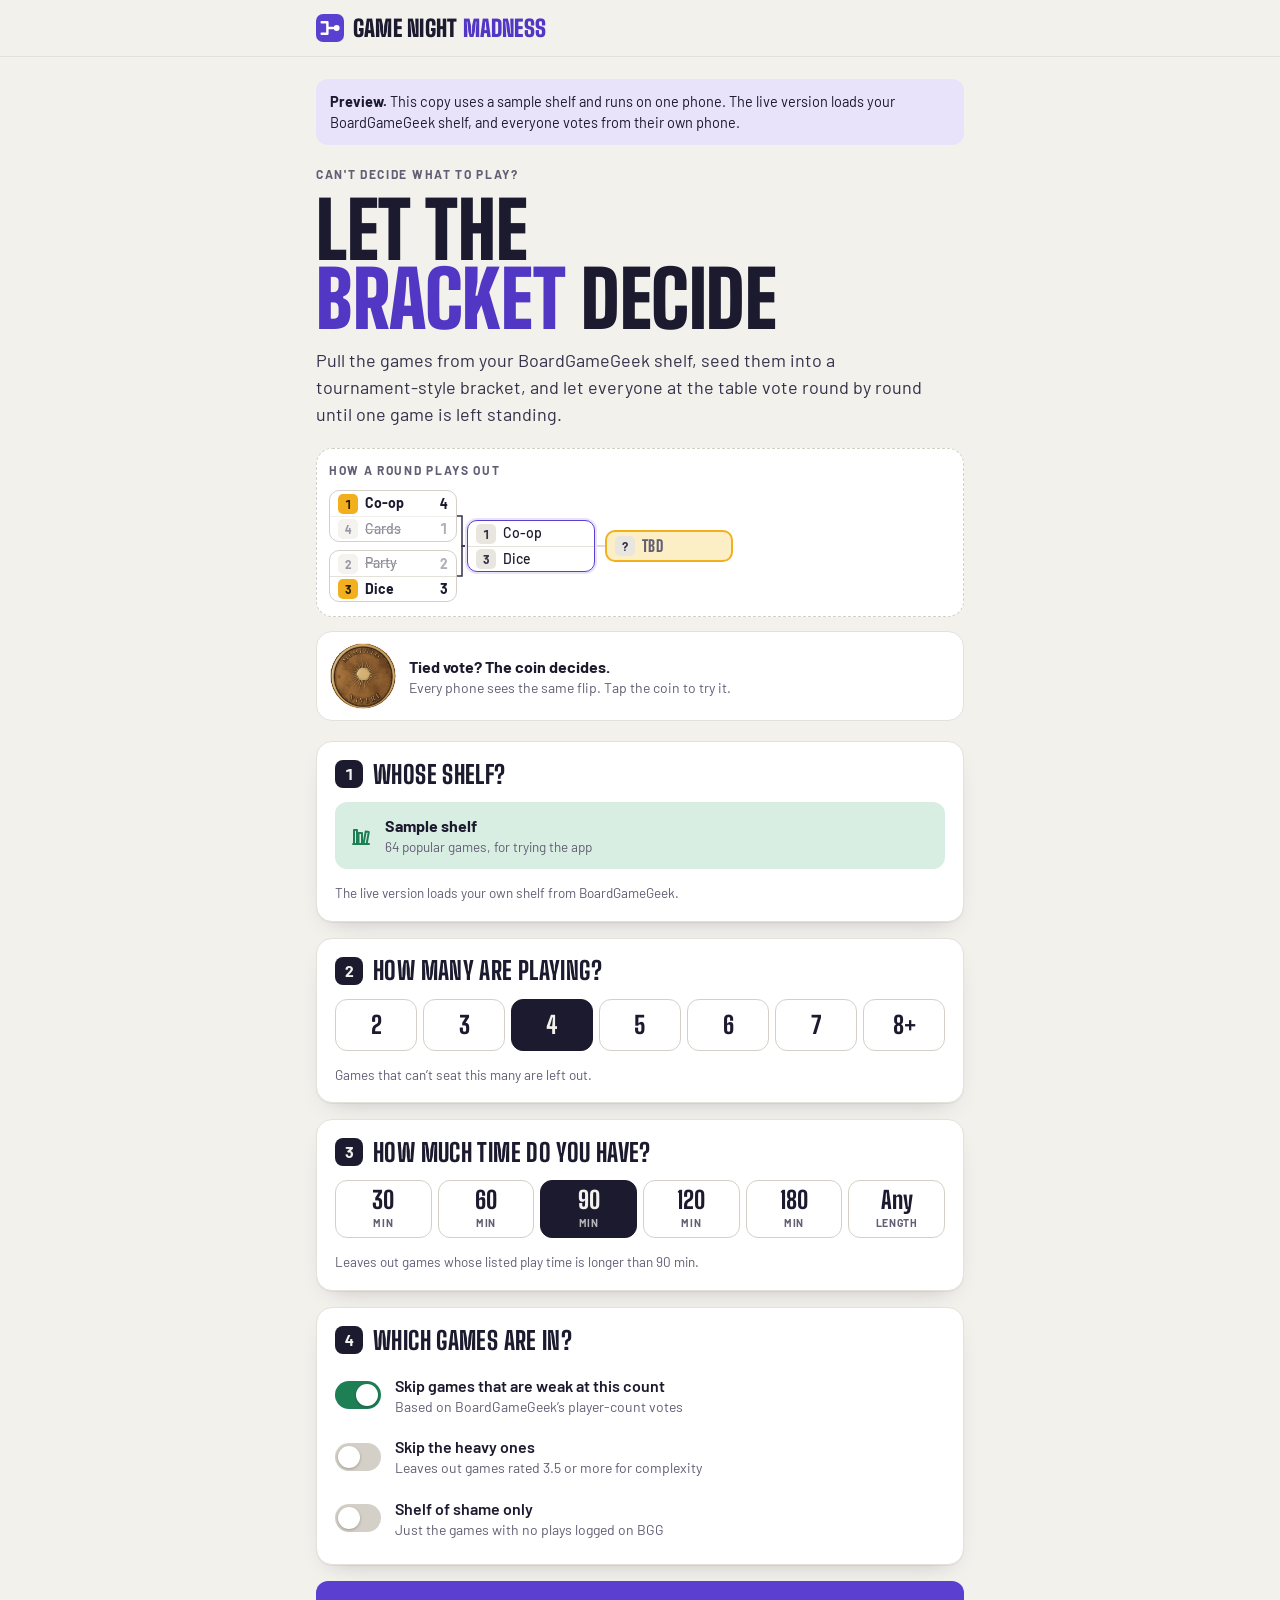
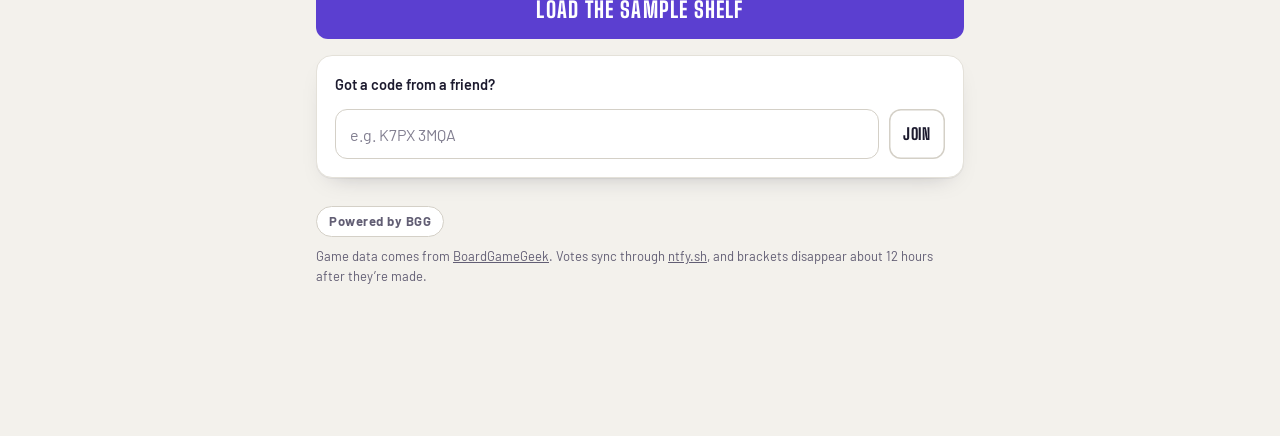
==== preview.html @ 82faaef1 "Add Game Night Madness app A game-night version of Dinner Madness: the organizer's owned BoardGameGe" ====
<!doctype html>
<html lang="en">
<head>
<meta charset="utf-8">
<meta name="viewport" content="width=device-width, initial-scale=1, viewport-fit=cover">
<title>Game Night Madness</title>
<meta name="description" content="Can't decide what to play? Pull the games from your BoardGameGeek shelf, seed them into a tournament-style bracket, and let the whole table vote until one game is left standing.">
<meta name="theme-color" content="#5B3FD0">
<meta property="og:title" content="Game Night Madness">
<meta property="og:description" content="Vote on what we play tonight, bracket style.">
<link rel="icon" href="data:image/svg+xml,%3Csvg xmlns='http://www.w3.org/2000/svg' viewBox='0 0 32 32'%3E%3Crect width='32' height='32' rx='8' fill='%235B3FD0'/%3E%3Cpath d='M6.5 9.5h6.5v13H6.5M13 16h6.5' fill='none' stroke='white' stroke-width='2.8' stroke-linecap='round' stroke-linejoin='round'/%3E%3Ccircle cx='23.6' cy='16' r='3.4' fill='white'/%3E%3C/svg%3E">
<link rel="preconnect" href="https://fonts.googleapis.com">
<link rel="preconnect" href="https://fonts.gstatic.com" crossorigin>
<link rel="stylesheet" href="https://fonts.googleapis.com/css2?family=Barlow:wght@400;500;600;700&family=Big+Shoulders+Display:wght@700;800;900&display=swap">
<style>
:root{
  --paper:#F3F1EC;--card:#FFFFFF;--sunk:#E9E6DF;--ink:#1C1A2E;--ink-2:#34314A;--muted:#625E74;--line:#D4D0C7;--line-2:#E4E1D9;
  --accent:#5B3FD0;--accent-press:#4A30B5;--accent-ink:#FFFFFF;--accent-soft:#E8E2FB;--accent-text:#5236C4;
  --gold:#F2B01E;--gold-ink:#2A1E00;--gold-soft:#FCEFC6;
  --ok:#1E7F55;--ok-soft:#D8EEE2;
  --shadow:0 1px 0 rgba(28,26,46,.05),0 10px 24px -16px rgba(28,26,46,.35);
  --display:"Big Shoulders Display","Oswald","Arial Narrow",Impact,sans-serif;
  --body:"Barlow","Helvetica Neue",Arial,system-ui,sans-serif;
  color-scheme:light;
}
@media (prefers-color-scheme:dark){
  :root:not([data-theme="light"]){
    --paper:#110F1C;--card:#1B1830;--sunk:#161427;--ink:#EDEBF5;--ink-2:#D2CFE0;--muted:#A09CB4;--line:#302C48;--line-2:#25223A;
    --accent:#7159EC;--accent-press:#634BE0;--accent-ink:#FFFFFF;--accent-soft:#2A2350;--accent-text:#A99AFF;
    --gold:#FFC53D;--gold-ink:#231800;--gold-soft:#3A2E12;
    --ok:#5CC592;--ok-soft:#173327;
    --shadow:0 1px 0 rgba(0,0,0,.35),0 12px 28px -16px rgba(0,0,0,.7);
    color-scheme:dark;
  }
}
:root[data-theme="dark"]{
  --paper:#110F1C;--card:#1B1830;--sunk:#161427;--ink:#EDEBF5;--ink-2:#D2CFE0;--muted:#A09CB4;--line:#302C48;--line-2:#25223A;
  --accent:#7159EC;--accent-press:#634BE0;--accent-ink:#FFFFFF;--accent-soft:#2A2350;--accent-text:#A99AFF;
  --gold:#FFC53D;--gold-ink:#231800;--gold-soft:#3A2E12;
  --ok:#5CC592;--ok-soft:#173327;
  --shadow:0 1px 0 rgba(0,0,0,.35),0 12px 28px -16px rgba(0,0,0,.7);
  color-scheme:dark;
}
/* Layout shared with Dinner Madness (its colour names mapped to accent / gold / ok) */
*,*::before,*::after{box-sizing:border-box}
html{-webkit-text-size-adjust:100%;text-size-adjust:100%}
body{margin:0;min-height:100vh;background:var(--paper);color:var(--ink);font:400 16px/1.45 var(--body);-webkit-font-smoothing:antialiased;-webkit-tap-highlight-color:transparent}
[hidden]{display:none!important}
img,svg{max-width:100%}
button,input,select{font:inherit;color:inherit}
a{color:inherit}
:focus-visible{outline:3px solid var(--gold);outline-offset:2px}
.sr{position:absolute;width:1px;height:1px;overflow:hidden;clip:rect(0 0 0 0);clip-path:inset(50%);white-space:nowrap}

/* top bar */
.top{position:sticky;top:0;z-index:30;background:var(--paper);border-bottom:1px solid var(--line-2);padding-top:env(safe-area-inset-top,0px)}
@supports ((backdrop-filter:blur(8px)) or (-webkit-backdrop-filter:blur(8px))){.top{background:color-mix(in srgb,var(--paper) 85%,transparent);backdrop-filter:blur(12px);-webkit-backdrop-filter:blur(12px)}}
.top-in{max-width:680px;margin:0 auto;padding:10px 16px;display:flex;align-items:center;gap:12px;justify-content:space-between;min-height:56px}
.brand{display:inline-flex;align-items:center;gap:9px;text-decoration:none;font-family:var(--display);font-weight:900;font-size:23px;letter-spacing:.01em;text-transform:uppercase;line-height:1;white-space:nowrap}
.brand svg{width:28px;height:28px;flex:none}
.brand em{font-style:normal;color:var(--accent-text)}
.codechip{appearance:none;font:700 13px/1 var(--body);letter-spacing:.12em;text-transform:uppercase;padding:8px 11px;border:1.5px solid var(--line);border-radius:999px;background:var(--card);color:var(--ink-2);cursor:pointer;white-space:nowrap}

.wrap{max-width:680px;margin:0 auto;padding:22px 16px 150px}
.view{display:flex;flex-direction:column;gap:16px}

/* type */
.eyebrow{margin:0;font:700 12px/1.25 var(--body);letter-spacing:.14em;text-transform:uppercase;color:var(--muted)}
.display{margin:0;font-family:var(--display);font-weight:900;font-size:clamp(46px,12.5vw,78px);line-height:.88;letter-spacing:-.005em;text-transform:uppercase;text-wrap:balance}
.display .hl{color:var(--accent-text)}
h2,h3{margin:0;text-wrap:balance}
h2{font:800 25px/1.05 var(--display);text-transform:uppercase;letter-spacing:.015em}
h3{font:700 17px/1.2 var(--body)}
.lede{margin:0;font-size:18px;line-height:1.5;color:var(--ink-2);max-width:34em}
.muted{color:var(--muted)}
p.muted{margin:0}
.fine{font-size:13.5px;line-height:1.45;color:var(--muted);margin:0}
.center{text-align:center}

/* surfaces */
.panel{background:var(--card);border:1px solid var(--line-2);border-radius:16px;padding:18px;display:flex;flex-direction:column;gap:14px;box-shadow:var(--shadow)}
.ph{display:flex;align-items:center;justify-content:space-between;gap:10px}
.step{display:flex;align-items:center;gap:10px}
.stepn{flex:none;width:28px;height:28px;border-radius:8px;background:var(--ink);color:var(--paper);display:grid;place-items:center;font:700 16px/1 var(--body);font-variant-numeric:tabular-nums}

/* controls */
.btn{appearance:none;border:0;border-radius:12px;background:var(--accent);color:var(--accent-ink);font:800 19px/1 var(--display);letter-spacing:.05em;text-transform:uppercase;padding:15px 18px;cursor:pointer;display:inline-flex;align-items:center;justify-content:center;gap:10px;text-decoration:none;min-height:50px;transition:transform .08s ease,background-color .15s ease,opacity .15s}
.btn:hover{background:var(--accent-press)}
.btn:active{transform:translateY(1px)}
.btn:disabled{opacity:.42;cursor:not-allowed;transform:none}
.btn.big{width:100%;min-height:58px;font-size:22px}
.btn.ghost{background:transparent;color:var(--ink);box-shadow:inset 0 0 0 1.5px var(--line)}
.btn.ghost:hover{background:var(--sunk)}
.btn.sm{min-height:40px;font-size:16px;padding:10px 14px}
.btn .spin{border-color:rgba(255,255,255,.35);border-top-color:#fff}
.linkbtn{appearance:none;background:none;border:0;padding:4px 0;color:var(--accent-text);font-weight:600;cursor:pointer;text-decoration:underline;text-underline-offset:3px;align-self:flex-start;text-align:left}
input[type=text],input[type=search],select{width:100%;min-height:50px;border:1.5px solid var(--line);border-radius:12px;background:var(--card);padding:12px 14px;font-size:16px}
input::placeholder{color:var(--muted);opacity:.8}
input[type=text]:focus,input[type=search]:focus,select:focus{outline:none;border-color:var(--accent);box-shadow:0 0 0 3px var(--accent-soft)}
.lbl{font-weight:600;font-size:14.5px;display:block;margin-bottom:6px}
.row{display:flex;gap:10px;flex-wrap:wrap}
.row>input{flex:1 1 190px;width:auto}
.row>.btn{flex:0 0 auto}

.spin{width:18px;height:18px;border-radius:50%;border:2.5px solid var(--line);border-top-color:var(--accent);animation:spin .8s linear infinite;flex:none;display:inline-block}
@keyframes spin{to{transform:rotate(360deg)}}

/* hero */
.hero{display:flex;flex-direction:column;gap:14px;padding:6px 0 4px}
.hero-bk{margin-top:6px;padding:14px 12px 10px;border-radius:16px;background:var(--card);border:1px dashed var(--line);display:flex;flex-direction:column;gap:8px}
.hero-bk .bk-scroll{margin:0;padding:0}

/* location */
.loc{display:flex;align-items:center;gap:12px;padding:12px 14px;border-radius:12px;background:var(--sunk);min-height:58px}
.loc[data-state=found]{background:var(--ok-soft)}
.loc[data-state=error]{background:var(--accent-soft)}
.loc svg{flex:none;width:22px;height:22px;color:var(--ok)}
.loc b{display:block;font-weight:700}
.loc small{display:block;color:var(--muted);font-size:13.5px}
.loc span{min-width:0}

/* radius chips */
.chips{display:grid;grid-template-columns:repeat(5,minmax(0,1fr));gap:8px}
.chips button{appearance:none;min-height:58px;border-radius:12px;border:1.5px solid var(--line);background:var(--card);cursor:pointer;display:flex;flex-direction:column;align-items:center;justify-content:center;gap:3px;padding:6px 2px}
.chips b{font:800 24px/1 var(--display)}
.chips small{font-size:10.5px;color:var(--muted);text-transform:uppercase;letter-spacing:.1em;font-weight:700}
.chips button[aria-pressed=true]{background:var(--ink);color:var(--paper);border-color:var(--ink)}
.chips button[aria-pressed=true] small{color:inherit;opacity:.72}

/* switches */
.sws{display:flex;flex-direction:column;gap:6px}
.sw{display:flex;align-items:center;gap:14px;cursor:pointer;padding:6px 0;position:relative}
.sw input{position:absolute;opacity:0;width:1px;height:1px}
.sw-ui{flex:none;width:46px;height:28px;border-radius:999px;background:var(--line);position:relative;transition:background-color .15s}
.sw-ui::after{content:"";position:absolute;top:3px;left:3px;width:22px;height:22px;border-radius:50%;background:#fff;box-shadow:0 1px 3px rgba(0,0,0,.28);transition:transform .15s}
.sw input:checked+.sw-ui{background:var(--ok)}
.sw input:checked+.sw-ui::after{transform:translateX(18px)}
.sw input:focus-visible+.sw-ui{outline:3px solid var(--gold);outline-offset:2px}
.sw b{display:block;font-weight:600}
.sw small{display:block;color:var(--muted);font-size:14px}

/* recents */
.recent{list-style:none;margin:0;padding:0;display:flex;flex-direction:column;gap:8px}
.recent a{display:flex;justify-content:space-between;gap:10px;padding:12px 14px;border-radius:12px;background:var(--sunk);text-decoration:none;font-weight:600}
.recent a small{color:var(--muted);font-weight:500}

/* build */
.back{appearance:none;background:none;border:0;padding:0;font-weight:600;color:var(--muted);cursor:pointer;align-self:flex-start}
.back:hover{color:var(--ink)}
.modes{display:grid;grid-template-columns:1fr 1fr;gap:10px}
.mode{appearance:none;text-align:left;border:1.5px solid var(--line);border-radius:14px;background:var(--card);padding:14px;cursor:pointer;display:flex;flex-direction:column;gap:5px}
.mode b{font:800 21px/1.02 var(--display);text-transform:uppercase;letter-spacing:.02em}
.mode small{color:var(--muted);font-size:14px;line-height:1.35}
.mode[aria-pressed=true]{border-color:var(--accent);background:var(--accent-soft);box-shadow:inset 0 0 0 1px var(--accent)}

/* picker */
.pk{display:flex;flex-direction:column;gap:12px}
.pk-bar{display:flex;flex-wrap:wrap;gap:10px;align-items:center;justify-content:space-between}
.seg{display:inline-flex;border:1.5px solid var(--line);border-radius:10px;overflow:hidden;background:var(--card)}
.seg button{appearance:none;border:0;background:transparent;padding:8px 13px;font:700 15px/1 var(--body);cursor:pointer;min-height:40px;white-space:nowrap}
.seg button+button{border-left:1.5px solid var(--line)}
.seg button[aria-pressed=true]{background:var(--ink);color:var(--paper)}
.pk-count{margin:0;font-weight:600}
.plist{list-style:none;margin:0;padding:0;display:flex;flex-direction:column;border:1px solid var(--line-2);border-radius:12px;overflow:hidden}
.plist li+li{border-top:1px solid var(--line-2)}
.pk-row{display:flex;align-items:center;gap:12px;padding:11px 12px;cursor:pointer;background:var(--card)}
.pk-row:hover{background:var(--sunk)}
.pk-row input{width:20px;height:20px;accent-color:var(--accent);flex:none;margin:0}
.pk-row .sd:empty{background:transparent;box-shadow:inset 0 0 0 1.5px var(--line-2)}
.pk-row.on .sd{background:var(--ink);color:var(--paper)}
.pk-txt{min-width:0;display:flex;flex-direction:column}
.pk-txt b{font-weight:600;overflow-wrap:anywhere}
.pk-txt small{color:var(--muted);font-size:13.5px}
.pk-empty{padding:14px;color:var(--muted)}

/* seed badge */
.sd{flex:none;display:inline-grid;place-items:center;width:32px;height:32px;border-radius:8px;background:var(--sunk);color:var(--ink-2);font:700 16px/1 var(--body);font-variant-numeric:tabular-nums}

/* room */
.rh{display:flex;flex-direction:column;gap:9px}
.rh .display{font-size:clamp(42px,11.5vw,68px)}
.rh-meta{display:flex;flex-wrap:wrap;gap:6px 14px;align-items:center;color:var(--muted);font-size:14.5px}
.status{display:inline-flex;align-items:center;gap:7px;font-weight:600;color:var(--ink-2)}
.status i{width:8px;height:8px;border-radius:50%;background:var(--ok);box-shadow:0 0 0 3px var(--ok-soft)}
.status[data-s=reconnecting] i,.status[data-s=connecting] i{background:var(--gold);box-shadow:0 0 0 3px var(--gold-soft)}
.status[data-s=offline] i{background:var(--accent);box-shadow:0 0 0 3px var(--accent-soft)}
.status[data-s=local] i{background:var(--muted);box-shadow:0 0 0 3px var(--sunk)}
.tabs{display:grid;grid-template-columns:repeat(3,1fr);gap:4px;padding:4px;border-radius:14px;background:var(--sunk)}
.tab{appearance:none;border:0;background:transparent;border-radius:10px;padding:10px 6px;font:800 17px/1 var(--display);text-transform:uppercase;letter-spacing:.05em;color:var(--muted);cursor:pointer;min-height:44px}
.tab[aria-selected=true]{background:var(--card);color:var(--ink);box-shadow:var(--shadow)}
.tab .n{display:inline-block;min-width:20px;padding:2px 5px;margin-left:4px;border-radius:999px;background:var(--accent);color:var(--accent-ink);font:700 12px/1.2 var(--body);letter-spacing:0;vertical-align:2px}
.tabp{display:flex;flex-direction:column;gap:16px}

/* lobby */
.lobby-share{flex-direction:row;align-items:center;gap:18px}
.qr-big{background:#fff;padding:8px;border-radius:14px;width:196px;flex:none;border:1px solid var(--line-2)}
.qr-big svg,.qr svg{display:block;width:100%;height:auto}
.code-big{font:800 30px/1 var(--display);letter-spacing:.14em;margin:4px 0 0}
.people-inline{list-style:none;margin:0;padding:0;display:flex;flex-wrap:wrap;gap:8px}
.people-inline li{padding:7px 12px;border-radius:999px;background:var(--sunk);font-weight:600}
.field{list-style:none;margin:0;padding:0;display:grid;grid-template-columns:1fr 1fr;gap:12px 16px}
.field li{display:flex;gap:10px;align-items:center;min-width:0}
.field li span:last-child{min-width:0}
.field b{display:block;font-weight:600;overflow-wrap:anywhere}
.field small{display:block;color:var(--muted);font-size:13px}
.wait{flex-direction:row;align-items:center;gap:14px}
.wait p{margin:0}

/* voting */
.as{display:flex;flex-direction:column;gap:8px}
.as-chips{display:flex;flex-wrap:wrap;gap:8px}
.as-c{appearance:none;border:1.5px solid var(--line);background:var(--card);border-radius:999px;padding:9px 14px;font-weight:600;cursor:pointer}
.as-c.on{background:var(--ink);color:var(--paper);border-color:var(--ink)}
.as-c .ok{color:var(--ok);font-weight:700}
.as-c.on .ok{color:inherit}
.prog{display:flex;flex-direction:column;gap:8px}
.prog-bar{height:8px;border-radius:999px;background:var(--sunk);overflow:hidden}
.prog-bar i{display:block;height:100%;background:var(--ok);border-radius:inherit;transition:width .4s ease}
.prog p{margin:0;font-size:15px}
.mus{display:flex;flex-direction:column;gap:14px}
.mu{background:var(--card);border:1px solid var(--line-2);border-radius:16px;overflow:hidden;box-shadow:var(--shadow)}
.mu-h{display:flex;justify-content:space-between;gap:10px;padding:11px 14px 7px;font:700 12px/1 var(--body);letter-spacing:.12em;text-transform:uppercase;color:var(--muted)}
.mu-h .picked{color:var(--accent-text)}
.mu-o{appearance:none;position:relative;display:flex;align-items:center;gap:12px;width:100%;text-align:left;border:0;background:transparent;padding:12px 14px;cursor:pointer;min-height:66px;overflow:hidden}
button.mu-o:hover{background:var(--sunk)}
.mu-o.on,button.mu-o.on:hover{background:var(--accent-soft)}
.mu-o.on .sd{background:var(--accent);color:var(--accent-ink)}
.mu-o.static{cursor:default}
.mu-t{flex:1;min-width:0;display:flex;flex-direction:column}
.mu-t b{font:800 22px/1.02 var(--display);text-transform:uppercase;letter-spacing:.01em;overflow-wrap:anywhere}
.mu-t small{color:var(--muted);font-size:14px;margin-top:3px}
.mu-ck{flex:none;width:26px;height:26px;border-radius:50%;border:2px solid var(--line);position:relative}
.mu-o.on .mu-ck{border-color:var(--accent);background:var(--accent)}
.mu-o.on .mu-ck::after{content:"";position:absolute;left:7.5px;top:3.5px;width:6px;height:11px;border:solid var(--accent-ink);border-width:0 2.5px 2.5px 0;transform:rotate(45deg)}
.mu-vs{height:0;border-top:1px dashed var(--line);position:relative;margin:0 14px}
.mu-vs span{position:absolute;left:50%;top:0;transform:translate(-50%,-50%);background:var(--card);padding:0 8px;font:800 13px/1 var(--display);letter-spacing:.14em;color:var(--muted);text-transform:uppercase}
.mu-bar{position:absolute;left:0;top:0;bottom:0;background:var(--gold-soft);transition:width .45s ease}
.mu-o>*:not(.mu-bar){position:relative}
.mu-v{font:700 24px/1 var(--body);min-width:30px;text-align:right;font-variant-numeric:tabular-nums}
.mu.bye .mu-t b{font-size:19px}
.lockbar{position:fixed;left:0;right:0;bottom:0;z-index:25;padding:14px 16px calc(14px + env(safe-area-inset-bottom,0px));background:linear-gradient(to top,var(--paper) 62%,transparent)}
.lockbar-in{max-width:648px;margin:0 auto}
.lockbar .btn{width:100%;min-height:58px;font-size:22px;box-shadow:0 12px 26px -12px rgba(91,63,208,.55)}
.host-tools{display:flex;flex-wrap:wrap;align-items:center;justify-content:space-between;gap:10px;padding:14px;border-radius:14px;border:1.5px dashed var(--line)}
.confirm{padding:16px;border-radius:14px;background:var(--gold-soft);display:flex;flex-direction:column;gap:12px}
.confirm p{margin:0}
.results{background:var(--card);border:1px solid var(--line-2);border-radius:14px;padding:13px 14px}
.results summary{cursor:pointer;list-style:none;display:flex;justify-content:space-between;align-items:center;gap:10px}
.results summary::-webkit-details-marker{display:none}
.results summary::after{content:"";width:8px;height:8px;border:solid var(--muted);border-width:0 2px 2px 0;transform:rotate(45deg);margin:-4px 4px 0 0;transition:transform .15s}
.results[open] summary::after{transform:rotate(-135deg);margin-top:4px}
.results ul{list-style:none;margin:12px 0 2px;padding:0;display:flex;flex-direction:column;gap:10px}
.results li{display:grid;grid-template-columns:minmax(0,1fr) auto minmax(0,1fr);gap:4px 10px;align-items:baseline}
.results li b{font-weight:700;overflow-wrap:anywhere}
.results .score{font:700 17px/1 var(--body);font-variant-numeric:tabular-nums}
.results .lose{color:var(--muted);text-align:right;text-decoration:line-through;text-decoration-color:var(--accent);text-decoration-thickness:2px;overflow-wrap:anywhere}
.results li small{grid-column:1/-1;color:var(--muted);font-size:12.5px}

/* champion */
.champ{position:relative;overflow:hidden;border-radius:20px;background:var(--gold);color:var(--gold-ink);padding:26px 20px 22px;display:flex;flex-direction:column;gap:10px}
.champ .eyebrow{color:inherit;opacity:.78}
.champ-n{font:900 clamp(46px,13vw,84px)/.88 var(--display);text-transform:uppercase;margin:0;overflow-wrap:anywhere}
.champ p{margin:0}
.champ-sub{font-weight:700;font-size:17px}
.champ-score{font-size:15px;opacity:.85}
.champ-acts{display:flex;flex-wrap:wrap;gap:8px;margin-top:8px}
.champ .btn{background:var(--gold-ink);color:var(--gold)}
.champ .btn:hover{background:var(--gold-ink);opacity:.9}
.champ .btn.ghost{background:transparent;color:var(--gold-ink);box-shadow:inset 0 0 0 1.5px var(--gold-ink)}
.champ .btn.ghost:hover{background:rgba(0,0,0,.06)}
.champ-mark{position:absolute;right:-26px;bottom:-34px;width:170px;height:170px;opacity:.1;pointer-events:none}
.champ>*:not(.champ-mark){position:relative}
.spots{list-style:none;margin:0;padding:0;display:flex;flex-direction:column}
.spots li{display:flex;align-items:center;justify-content:space-between;gap:12px;padding:11px 0;border-top:1px solid var(--line-2)}
.spots li:first-child{border-top:0}
.spots b{display:block;font-weight:600}
.spots small{color:var(--muted);font-size:13.5px}
.spots a{flex:none;font-weight:600;color:var(--accent-text)}

/* bracket */
.bk-scroll{overflow-x:auto;-webkit-overflow-scrolling:touch;margin:0 -16px;padding:4px 16px 14px}
.bk{position:relative;flex:none}
.bk-lines{position:absolute;left:0;top:0;overflow:visible}
.bk-lines path{fill:none;stroke:var(--line);stroke-width:1.5}
.bk-lines path.hot{stroke:var(--ink-2)}
.bk-rl{position:absolute;top:0;font:800 13px/1 var(--display);letter-spacing:.12em;text-transform:uppercase;color:var(--muted);white-space:nowrap}
.bk-m{position:absolute;background:var(--card);border:1px solid var(--line);border-radius:10px;display:flex;flex-direction:column;overflow:hidden}
.bk-m.live{border-color:var(--accent);box-shadow:0 0 0 2px var(--accent-soft)}
.bk-e{flex:1;display:flex;align-items:center;gap:7px;padding:0 8px;min-width:0;font-size:14px}
.bk-e+.bk-e{border-top:1px solid var(--line-2)}
.bk-e .sd{width:20px;height:20px;border-radius:5px;font-size:12px}
.bk-e .nm{flex:1;min-width:0;overflow:hidden;text-overflow:ellipsis;white-space:nowrap;font-weight:500}
.bk-e .vt{font:700 14px/1 var(--body);color:var(--muted);font-variant-numeric:tabular-nums}
.bk-e.w .nm{font-weight:700}
.bk-e.w .sd{background:var(--gold);color:var(--gold-ink)}
.bk-e.w .vt{color:var(--ink)}
.bk-e.l{opacity:.5}
.bk-e.l .nm{text-decoration:line-through;text-decoration-color:var(--accent)}
.bk-e.tbd .nm,.bk-e.bye .nm{color:var(--muted);font-style:italic}
.bk-m.champ-box{border:2px solid var(--gold);background:var(--gold-soft)}
.bk-m.champ-box .nm{font:800 16px/1 var(--display);text-transform:uppercase;letter-spacing:.02em}
.stage-sw{align-self:flex-start}

/* invite */
.inv{display:flex;flex-direction:row;gap:18px;align-items:center}
.qr{background:#fff;padding:8px;border-radius:14px;width:170px;flex:none;border:1px solid var(--line-2)}
.people{list-style:none;margin:0;padding:0;display:flex;flex-direction:column}
.people li{display:flex;align-items:center;gap:12px;padding:10px 0;border-top:1px solid var(--line-2)}
.people li:first-child{border-top:0}
.av{flex:none;width:36px;height:36px;border-radius:50%;display:grid;place-items:center;background:var(--sunk);font:800 17px/1 var(--display);text-transform:uppercase}
.pn{flex:1;min-width:0;font-weight:600;overflow-wrap:anywhere}
.pn small{color:var(--muted);font-size:11.5px;margin-left:6px;text-transform:uppercase;letter-spacing:.08em;font-weight:700}
.pill{font:700 12px/1 var(--body);letter-spacing:.06em;text-transform:uppercase;padding:6px 9px;border-radius:999px;background:var(--sunk);color:var(--muted);white-space:nowrap}
.pill.ok{background:var(--ok-soft);color:var(--ok)}
.warnbox{padding:12px 14px;border-radius:12px;background:var(--gold-soft);font-size:14.5px}

/* misc */
.loading{display:flex;align-items:center;gap:12px;color:var(--muted);margin:0}
.errbox{padding:14px;border-radius:12px;background:var(--accent-soft);display:flex;flex-direction:column;gap:12px}
.errbox p{margin:0}
.foot{margin-top:28px;color:var(--muted);font-size:13px;line-height:1.5}
.foot a{color:inherit}
#toast{position:fixed;left:50%;bottom:calc(96px + env(safe-area-inset-bottom,0px));transform:translate(-50%,16px);opacity:0;background:var(--ink);color:var(--paper);padding:12px 16px;border-radius:12px;font-weight:600;max-width:calc(100% - 32px);width:max-content;z-index:60;pointer-events:none;transition:opacity .2s,transform .2s;box-shadow:var(--shadow);text-align:center}
#toast.show{opacity:1;transform:translate(-50%,0)}
#fx{position:fixed;inset:0;width:100%;height:100%;pointer-events:none;z-index:55}

@media (min-width:760px){
  #p-bracket .bk-scroll{margin-inline:calc(340px - 50vw);padding-inline:calc(50vw - 340px)}
}
@media (max-width:480px){
  .lobby-share,.inv{flex-direction:column;text-align:center}
  .field{grid-template-columns:1fr}
  .modes{grid-template-columns:1fr}
  .qr-big{width:220px}
}
@media (prefers-reduced-motion:reduce){
  *:not(.spin),*:not(.spin)::before,*:not(.spin)::after{animation-duration:.01ms!important;transition-duration:.01ms!important;scroll-behavior:auto!important}
}
/* ---------- Game Night additions ---------- */
.brand{font-size:clamp(18px,5.6vw,23px)}
.banner{margin:0 0 16px;padding:12px 14px;border-radius:12px;background:var(--accent-soft);color:var(--ink);font-size:14.5px;line-height:1.45}

/* player and time chips */
.chips.c7{grid-template-columns:repeat(7,minmax(0,1fr));gap:6px}
.chips.c6{grid-template-columns:repeat(6,minmax(0,1fr));gap:6px}
.chips.c7 button{min-height:52px}
.chips small{letter-spacing:.06em}

/* shelf source */
.shelf-src{display:flex;align-items:center;gap:12px;padding:12px 14px;border-radius:12px;background:var(--ok-soft);min-height:58px}
.shelf-src svg{flex:none;width:24px;height:24px;color:var(--ok)}
.shelf-src b{display:block;font-weight:700}
.shelf-src small{display:block;color:var(--muted);font-size:13.5px}

/* thumbnails (BGG box art, with a letter underneath while it loads or if it's missing) */
.th{position:relative;flex:none;width:44px;height:44px;border-radius:10px;background:var(--sunk);overflow:hidden;display:grid;place-items:center;box-shadow:inset 0 0 0 1px var(--line-2)}
.th::before{content:attr(data-l);font:800 20px/1 var(--display);color:var(--muted);text-transform:uppercase}
.th img{position:absolute;inset:0;width:100%;height:100%;object-fit:cover;display:block}
.pk-row .th{width:40px;height:40px;border-radius:8px}
.field .th{width:34px;height:34px;border-radius:8px}
.field .th::before{font-size:16px}
.mu-o .th{width:48px;height:48px}
.spots .th{width:36px;height:36px;border-radius:8px}
.spots li>span:first-of-type{display:flex;align-items:center;gap:12px;min-width:0}

/* champion art */
.champ-head{display:flex;align-items:center;gap:14px}
.champ-art{position:relative;flex:none;width:72px;height:72px;border-radius:12px;overflow:hidden;background:rgba(0,0,0,.08);box-shadow:0 8px 20px -10px rgba(0,0,0,.5)}
.champ-n.long{font-size:clamp(38px,10.5vw,66px);line-height:.9}
.champ-art img{position:absolute;inset:0;width:100%;height:100%;object-fit:cover}

/* lens switch */
.lens-row{display:flex;flex-direction:column;gap:8px}
.lens-row .lbl{margin:0}

/* footer + BGG badge */
.foot{margin-top:28px;display:flex;flex-direction:column;gap:10px;align-items:flex-start}
.foot p{margin:0}
.bgg-badge{display:inline-flex;align-items:center;gap:8px;text-decoration:none;color:var(--ink-2);font:700 13px/1 var(--body);letter-spacing:.04em;padding:8px 12px;border-radius:999px;border:1.5px solid var(--line);background:var(--card)}
.bgg-badge img{height:28px;width:auto;display:block}
.bgg-badge img+span{display:none}
.bgg-badge:has(img){padding:4px 8px;border:0;background:transparent}
</style>
<style id="coin-art">:root{--coin-h:url("[data-uri]");--coin-t:url("[data-uri]")}</style>
<style>
/* coin tiebreaker */
.coin-img{display:inline-block;border-radius:50%;background:center/cover no-repeat}
.coin-img.h{background-image:var(--coin-h)}
.coin-img.t{background-image:var(--coin-t)}
.mini-coin{width:18px;height:18px;vertical-align:-4px;flex:none;box-shadow:0 1px 2px rgba(0,0,0,.35)}
.coin-lift{display:block;perspective:700px}
.coin3d{display:block;position:relative;width:var(--cs,160px);height:var(--cs,160px);transform-style:preserve-3d;-webkit-transform-style:preserve-3d}
.coin3d .layer,.coin3d .face{position:absolute;inset:0;border-radius:50%}
.coin3d .layer{background:linear-gradient(90deg,#5e3818,#b97f3f 42%,#e0b36a 50%,#a06a31 60%,#5e3818)}
.coin3d .face{background:center/cover no-repeat;backface-visibility:hidden;-webkit-backface-visibility:hidden}
.coin3d .face.h{background-image:var(--coin-h);transform:translateZ(calc(var(--ct,10px) / 2))}
.coin3d .face.t{background-image:var(--coin-t);transform:rotateX(180deg) translateZ(calc(var(--ct,10px) / 2))}
.coin-tip{display:flex;align-items:center;gap:14px;padding:12px 14px;border-radius:16px;background:var(--card);border:1px solid var(--line-2)}
.coin-demo{appearance:none;border:0;background:none;padding:0;cursor:pointer;flex:none;border-radius:50%}
.coin-demo:focus-visible{outline-offset:4px;border-radius:50%}
.coin-tip p{margin:0;min-width:0}
.coin-tip b{display:block;font-weight:700}
.coin-tip small{display:block;color:var(--muted);font-size:14px;line-height:1.4}
body.noscroll{overflow:hidden}
.flip{position:fixed;inset:0;z-index:70;display:grid;place-items:center;padding:20px 16px calc(20px + env(safe-area-inset-bottom,0px));background:rgba(10,12,16,.74)}
@supports ((backdrop-filter:blur(6px)) or (-webkit-backdrop-filter:blur(6px))){.flip{backdrop-filter:blur(6px);-webkit-backdrop-filter:blur(6px)}}
.flip-card{width:min(420px,100%);max-height:100%;overflow:auto;background:var(--card);color:var(--ink);border-radius:22px;padding:22px 18px 18px;display:flex;flex-direction:column;align-items:center;gap:10px;text-align:center;box-shadow:0 30px 60px -20px rgba(0,0,0,.6)}
.flip-card h2{font-size:30px;line-height:1}
.flip-card #flip-score{margin:0;color:var(--muted);font-weight:600}
.flip-calls{display:grid;grid-template-columns:1fr 1fr;gap:8px;width:100%;margin-top:4px}
.flip-call{display:flex;align-items:center;gap:9px;padding:9px;border-radius:12px;background:var(--sunk);text-align:left;min-width:0;transition:opacity .3s,background-color .3s,box-shadow .3s}
.flip-call .coin-img{width:36px;height:36px;flex:none;box-shadow:0 1px 3px rgba(0,0,0,.35)}
.flip-call span:last-child{min-width:0}
.flip-call small{display:block;font:700 11px/1.1 var(--body);letter-spacing:.12em;text-transform:uppercase;color:var(--muted)}
.flip-call b{display:block;font:800 17px/1.05 var(--display);text-transform:uppercase;overflow-wrap:anywhere}
.flip-call.win{background:var(--gold-soft);box-shadow:inset 0 0 0 2px var(--gold)}
.flip-call.lose{opacity:.4}
.flip-stage{position:relative;width:100%;height:240px;display:flex;align-items:flex-end;justify-content:center;padding-bottom:18px}
.coin-shadow{position:absolute;bottom:8px;left:50%;width:140px;height:18px;margin-left:-70px;border-radius:50%;background:radial-gradient(closest-side,rgba(0,0,0,.38),transparent)}
.flip-result{margin:0;min-height:30px;font:800 26px/1.1 var(--display);text-transform:uppercase;letter-spacing:.01em}
.flip-result.pop{animation:pop .45s ease-out}
@keyframes pop{0%{transform:scale(.7);opacity:0}70%{transform:scale(1.08);opacity:1}100%{transform:scale(1)}}
.flip-actions{display:flex;gap:16px;align-items:center;justify-content:center;flex-wrap:wrap;min-height:44px}
.flip-actions .linkbtn{align-self:center}
.results .mini-coin{margin-right:4px}
.bk-e .mini-coin{width:16px;height:16px;margin-left:-2px}
</style>
</head>
<body>
<header class="top">
  <div class="top-in">
    <a class="brand" href="./" aria-label="Game Night Madness home">
      <svg viewBox="0 0 32 32" aria-hidden="true"><rect width="32" height="32" rx="8" fill="var(--accent)"/><path d="M6.5 9.5h6.5v13H6.5M13 16h6.5" fill="none" stroke="#fff" stroke-width="2.8" stroke-linecap="round" stroke-linejoin="round"/><circle cx="23.6" cy="16" r="3.4" fill="#fff"/></svg>
      <span>Game Night <em>Madness</em></span>
    </a>
    <button type="button" class="codechip" id="codechip" hidden></button>
  </div>
</header>

<main class="wrap">
  <p class="banner" id="preview-banner" hidden><b>Preview.</b> This copy uses a sample shelf and runs on one phone. The live version loads your BoardGameGeek shelf, and everyone votes from their own phone.</p>

  <!-- HOST: shelf, players, time -->
  <section class="view" id="v-setup" hidden>
    <div class="hero">
      <p class="eyebrow">Can't decide what to play?</p>
      <h1 class="display">Let the <span class="hl">bracket</span> decide</h1>
      <p class="lede">Pull the games from your BoardGameGeek shelf, seed them into a tournament-style bracket, and let everyone at the table vote round by round until one game is left standing.</p>
      <div class="hero-bk" aria-hidden="true">
        <p class="eyebrow">How a round plays out</p>
        <div id="hero-bracket"></div>
      </div>
      <div class="coin-tip">
        <button type="button" class="coin-demo" id="coin-demo" aria-label="Flip the tiebreaker coin"><span class="coin-lift" id="coin-demo-lift"></span></button>
        <p><b id="coin-demo-title">Tied vote? The coin decides.</b><small id="coin-demo-sub">Every phone sees the same flip. Tap the coin to try it.</small></p>
      </div>
    </div>

    <div class="panel" id="recent-panel" hidden>
      <h3>Jump back in</h3>
      <ul class="recent" id="recent-list"></ul>
    </div>

    <section class="panel" aria-labelledby="h-shelf">
      <div class="step"><span class="stepn">1</span><h2 id="h-shelf">Whose shelf?</h2></div>
      <div id="shelf-bgg">
        <label for="bgg-user" class="lbl">BoardGameGeek username</label>
        <input type="text" id="bgg-user" placeholder="Your BGG username" autocomplete="username" autocapitalize="off" autocorrect="off" spellcheck="false" maxlength="40" enterkeyhint="go">
        <p class="fine" style="margin-top:8px">We use the games marked <b>Owned</b> in that BGG collection, minus expansions. Collections on BGG are public, so no password is needed.</p>
      </div>
      <div class="shelf-src" id="shelf-sample" hidden>
        <svg viewBox="0 0 24 24" fill="none" stroke="currentColor" stroke-width="2" stroke-linecap="round" stroke-linejoin="round" aria-hidden="true"><path d="M4 20h16M5 20V6h3v14M9.5 20V9h3.5v11M14.5 20l2.2-12.5 3.1.6L17.6 20"/></svg>
        <span><b>Sample shelf</b><small id="sample-sub">Popular games, for trying the app</small></span>
      </div>
      <p class="fine" id="shelf-note" hidden></p>
      <button type="button" class="linkbtn" id="btn-src" hidden></button>
    </section>

    <section class="panel" aria-labelledby="h-players">
      <div class="step"><span class="stepn">2</span><h2 id="h-players">How many are playing?</h2></div>
      <div class="chips c7" id="players" role="group" aria-label="Number of players"></div>
      <p class="fine">Games that can’t seat this many are left out.</p>
    </section>

    <section class="panel" aria-labelledby="h-time">
      <div class="step"><span class="stepn">3</span><h2 id="h-time">How much time do you have?</h2></div>
      <div class="chips c6" id="times" role="group" aria-label="Longest game you have time for"></div>
      <p class="fine" id="time-note"></p>
    </section>

    <section class="panel" aria-labelledby="h-what">
      <div class="step"><span class="stepn">4</span><h2 id="h-what">Which games are in?</h2></div>
      <div class="sws">
        <label class="sw"><input type="checkbox" id="f-wk"><span class="sw-ui"></span><span><b>Skip games that are weak at this count</b><small>Based on BoardGameGeek’s player-count votes</small></span></label>
        <label class="sw"><input type="checkbox" id="f-hv"><span class="sw-ui"></span><span><b>Skip the heavy ones</b><small>Leaves out games rated 3.5 or more for complexity</small></span></label>
        <label class="sw"><input type="checkbox" id="f-sh"><span class="sw-ui"></span><span><b>Shelf of shame only</b><small>Just the games with no plays logged on BGG</small></span></label>
      </div>
    </section>

    <div id="find-err" class="errbox" hidden></div>
    <button type="button" class="btn big" id="btn-find">Load the shelf</button>

    <form class="panel" id="code-form">
      <label for="code-in" class="lbl" style="margin:0">Got a code from a friend?</label>
      <div class="row">
        <input type="text" id="code-in" placeholder="e.g. K7PX 3MQA" autocomplete="off" autocapitalize="characters" spellcheck="false">
        <button type="submit" class="btn ghost sm">Join</button>
      </div>
    </form>
  </section>

  <!-- HOST: seed the bracket -->
  <section class="view" id="v-build" hidden>
    <button type="button" class="back" id="btn-back">← Change the shelf or filters</button>
    <div class="hero" style="padding:0">
      <p class="eyebrow" id="build-eyebrow"></p>
      <h1 class="display">Seed the <span class="hl">field</span></h1>
    </div>

    <section class="panel">
      <h2>What are we voting on?</h2>
      <div class="modes">
        <button type="button" class="mode" data-mode="two" aria-pressed="true"><b>Game type first</b><small>Vote on the kind of game, then on the games of that kind.</small></button>
        <button type="button" class="mode" data-mode="one" aria-pressed="false"><b>Games only</b><small>Go straight to specific games, from the whole shelf or one type.</small></button>
      </div>
      <div class="lens-row" id="lens-row">
        <p class="lbl">Group the games by</p>
        <div class="seg" id="lens" role="group" aria-label="Group the games by"><button type="button" data-lens="play" aria-pressed="true">How it plays</button><button type="button" data-lens="theme" aria-pressed="false">Theme</button></div>
      </div>
      <div id="one-cat" hidden>
        <label for="cat-sel" class="lbl">Which games</label>
        <select id="cat-sel"></select>
      </div>
    </section>

    <section class="panel">
      <div class="ph"><h2 id="pick-title">Contenders</h2></div>
      <p class="fine" id="pick-note"></p>
      <div class="pk" id="picker"></div>
    </section>

    <section class="panel">
      <div>
        <label for="host-name" class="lbl">Your name</label>
        <input type="text" id="host-name" maxlength="24" placeholder="So friends know whose bracket this is" autocomplete="given-name">
      </div>
    </section>

    <div id="create-err" class="errbox" hidden>
      <p><b>The voting server didn't answer.</b> Friends can't join from their own phones until it does.</p>
      <div class="row"><button type="button" class="btn sm" id="btn-retry">Try again</button><button type="button" class="btn ghost sm" id="btn-local">Pass one phone around instead</button></div>
    </div>
    <button type="button" class="btn big" id="btn-create">Create the bracket</button>
  </section>

  <!-- GUEST: join -->
  <section class="view" id="v-join" hidden>
    <div class="hero" style="padding:0">
      <p class="eyebrow" id="join-host"></p>
      <h1 class="display" id="join-title"></h1>
      <p class="lede" id="join-where"></p>
    </div>
    <form class="panel" id="join-form">
      <div>
        <label for="join-name" class="lbl">Your name</label>
        <input type="text" id="join-name" maxlength="24" placeholder="First name is fine" autocomplete="given-name" enterkeyhint="go">
      </div>
      <button type="submit" class="btn big" id="btn-join">Join the bracket</button>
      <p class="fine" id="join-count"></p>
      <p class="fine" id="join-an">Game Night Madness counts anonymous usage to improve the app, never names or usernames.</p>
    </form>
    <section class="panel">
      <div class="ph"><h3>The field</h3></div>
      <ol class="field" id="join-ents"></ol>
    </section>
  </section>

  <!-- ROOM -->
  <section class="view" id="v-room" hidden>
    <div class="rh">
      <p class="eyebrow" id="room-eyebrow"></p>
      <h1 class="display" id="room-title"></h1>
      <div class="rh-meta"><span id="room-meta"></span><span class="status" id="room-status" data-s="connecting"><i></i><span>Connecting…</span></span></div>
    </div>
    <div class="tabs" role="tablist" aria-label="Bracket sections">
      <button type="button" class="tab" role="tab" id="t-vote" aria-controls="p-vote" aria-selected="true" data-tab="vote">Vote</button>
      <button type="button" class="tab" role="tab" id="t-bracket" aria-controls="p-bracket" aria-selected="false" data-tab="bracket">Bracket</button>
      <button type="button" class="tab" role="tab" id="t-invite" aria-controls="p-invite" aria-selected="false" data-tab="invite">Invite<span class="n" id="tab-n">1</span></button>
    </div>

    <div class="tabp" id="p-vote" role="tabpanel" aria-labelledby="t-vote">
      <div class="tabp" id="vote-main"></div>
      <div id="s2-wrap" hidden></div>
    </div>

    <div class="tabp" id="p-bracket" role="tabpanel" aria-labelledby="t-bracket" hidden>
      <div id="bk-box" class="tabp"></div>
      <p class="fine">Scroll sideways to see every round. Crossed-out names were knocked out; numbers are votes.</p>
    </div>

    <div class="tabp" id="p-invite" role="tabpanel" aria-labelledby="t-invite" hidden>
      <section class="panel">
        <div class="inv" id="inv-online-qr">
          <div class="qr" id="inv-qr"></div>
          <div style="display:flex;flex-direction:column;gap:6px;min-width:0">
            <p class="eyebrow">Scan to vote</p>
            <p class="code-big" id="inv-code"></p>
            <p class="fine">No app or account needed. Anyone with the link can join and vote.</p>
          </div>
        </div>
        <div class="row" id="inv-online-link">
          <label for="inv-url" class="sr">Bracket link</label>
          <input type="text" id="inv-url" readonly>
          <button type="button" class="btn sm" id="btn-copy">Copy link</button>
        </div>
        <button type="button" class="btn ghost sm" id="btn-share" hidden>Share…</button>
        <p class="warnbox" id="inv-file" hidden>This page is open as a file on this device, so the link won't work on anyone else's phone. Host it online (GitHub Pages works) and open it from there.</p>
        <p class="warnbox" id="inv-local" hidden>This bracket lives on this phone only. Add everyone below and pass the phone around to vote.</p>
      </section>
      <section class="panel">
        <div class="ph"><h3>Who's voting</h3><span class="pill" id="inv-count">0</span></div>
        <ul class="people" id="inv-people"></ul>
      </section>
      <form class="panel" id="proxy-form">
        <div>
          <label for="proxy-name" class="lbl">Someone at the table without a phone?</label>
          <p class="fine" style="margin-bottom:10px">Add them here and they'll vote on this phone. You'll get a "Voting as" switch on the Vote tab.</p>
          <div class="row">
            <input type="text" id="proxy-name" maxlength="24" placeholder="Their name" autocomplete="off">
            <button type="submit" class="btn ghost sm">Add voter</button>
          </div>
        </div>
      </form>
    </div>
  </section>

  <section class="view" id="v-loading" hidden>
    <div class="panel"><p class="loading"><span class="spin"></span><span id="loading-msg">Loading the bracket…</span></p></div>
  </section>

  <section class="view" id="v-missing" hidden>
    <div class="hero" style="padding:0">
      <p class="eyebrow">Hmm</p>
      <h1 class="display">This bracket is <span class="hl">back in the box</span></h1>
      <p class="lede">Brackets disappear about 12 hours after they're made, or the link may have been cut off when it was shared. Ask whoever sent it for a fresh link, or start your own.</p>
    </div>
    <a class="btn big" href="./" data-ev="start_own" data-from="missing">Start a new bracket</a>
  </section>

  <footer class="foot">
    <a class="bgg-badge" href="https://boardgamegeek.com" target="_blank" rel="noopener"><img src="powered-by-bgg.png" alt="Powered by BGG"><span>Powered by BGG</span></a>
    <p>Game data comes from <a href="https://boardgamegeek.com" target="_blank" rel="noopener">BoardGameGeek</a>. Votes sync through <a href="https://ntfy.sh" target="_blank" rel="noopener">ntfy.sh</a>, and brackets disappear about 12 hours after they’re made.<span id="foot-an"> We count anonymous usage to improve the app, never names or usernames.</span></p>
  </footer>
</main>

<div class="flip" id="flip" hidden role="dialog" aria-modal="true" aria-labelledby="flip-title">
  <div class="flip-card">
    <p class="eyebrow" id="flip-count">Tiebreaker</p>
    <h2 id="flip-title"></h2>
    <p id="flip-score"></p>
    <div class="flip-calls"><div class="flip-call" id="flip-h"></div><div class="flip-call" id="flip-t"></div></div>
    <div class="flip-stage" aria-hidden="true"><span class="coin-shadow" id="flip-shadow"></span><span class="coin-lift" id="flip-lift"></span></div>
    <p class="flip-result" id="flip-result" aria-live="polite"></p>
    <div class="flip-actions"><button type="button" class="btn sm" id="flip-next" hidden>Next</button><button type="button" class="linkbtn" id="flip-skip">Skip</button></div>
  </div>
</div>
<div class="lockbar" id="lockbar" hidden><div class="lockbar-in"><button type="button" class="btn" id="lock-btn">Lock in my picks</button></div></div>
<div id="toast" role="status" aria-live="polite"></div>
<canvas id="fx" aria-hidden="true"></canvas>
<noscript><p class="wrap">Game Night Madness needs JavaScript turned on.</p></noscript>

<script>
/*! qrcode-generator 1.4.4 | (c) 2009 Kazuhiko Arase | MIT License */
var qrcode=function(){var t=function(t,r){var e=t,n=g[r],o=null,i=0,a=null,u=[],f={},c=function(t,r){o=function(t){for(var r=new Array(t),e=0;e<t;e+=1){r[e]=new Array(t);for(var n=0;n<t;n+=1)r[e][n]=null}return r}(i=4*e+17),l(0,0),l(i-7,0),l(0,i-7),s(),h(),d(t,r),e>=7&&v(t),null==a&&(a=p(e,n,u)),w(a,r)},l=function(t,r){for(var e=-1;e<=7;e+=1)if(!(t+e<=-1||i<=t+e))for(var n=-1;n<=7;n+=1)r+n<=-1||i<=r+n||(o[t+e][r+n]=0<=e&&e<=6&&(0==n||6==n)||0<=n&&n<=6&&(0==e||6==e)||2<=e&&e<=4&&2<=n&&n<=4)},h=function(){for(var t=8;t<i-8;t+=1)null==o[t][6]&&(o[t][6]=t%2==0);for(var r=8;r<i-8;r+=1)null==o[6][r]&&(o[6][r]=r%2==0)},s=function(){for(var t=B.getPatternPosition(e),r=0;r<t.length;r+=1)for(var n=0;n<t.length;n+=1){var i=t[r],a=t[n];if(null==o[i][a])for(var u=-2;u<=2;u+=1)for(var f=-2;f<=2;f+=1)o[i+u][a+f]=-2==u||2==u||-2==f||2==f||0==u&&0==f}},v=function(t){for(var r=B.getBCHTypeNumber(e),n=0;n<18;n+=1){var a=!t&&1==(r>>n&1);o[Math.floor(n/3)][n%3+i-8-3]=a}for(n=0;n<18;n+=1){a=!t&&1==(r>>n&1);o[n%3+i-8-3][Math.floor(n/3)]=a}},d=function(t,r){for(var e=n<<3|r,a=B.getBCHTypeInfo(e),u=0;u<15;u+=1){var f=!t&&1==(a>>u&1);u<6?o[u][8]=f:u<8?o[u+1][8]=f:o[i-15+u][8]=f}for(u=0;u<15;u+=1){f=!t&&1==(a>>u&1);u<8?o[8][i-u-1]=f:u<9?o[8][15-u-1+1]=f:o[8][15-u-1]=f}o[i-8][8]=!t},w=function(t,r){for(var e=-1,n=i-1,a=7,u=0,f=B.getMaskFunction(r),c=i-1;c>0;c-=2)for(6==c&&(c-=1);;){for(var g=0;g<2;g+=1)if(null==o[n][c-g]){var l=!1;u<t.length&&(l=1==(t[u]>>>a&1)),f(n,c-g)&&(l=!l),o[n][c-g]=l,-1==(a-=1)&&(u+=1,a=7)}if((n+=e)<0||i<=n){n-=e,e=-e;break}}},p=function(t,r,e){for(var n=A.getRSBlocks(t,r),o=b(),i=0;i<e.length;i+=1){var a=e[i];o.put(a.getMode(),4),o.put(a.getLength(),B.getLengthInBits(a.getMode(),t)),a.write(o)}var u=0;for(i=0;i<n.length;i+=1)u+=n[i].dataCount;if(o.getLengthInBits()>8*u)throw"code length overflow. ("+o.getLengthInBits()+">"+8*u+")";for(o.getLengthInBits()+4<=8*u&&o.put(0,4);o.getLengthInBits()%8!=0;)o.putBit(!1);for(;!(o.getLengthInBits()>=8*u||(o.put(236,8),o.getLengthInBits()>=8*u));)o.put(17,8);return function(t,r){for(var e=0,n=0,o=0,i=new Array(r.length),a=new Array(r.length),u=0;u<r.length;u+=1){var f=r[u].dataCount,c=r[u].totalCount-f;n=Math.max(n,f),o=Math.max(o,c),i[u]=new Array(f);for(var g=0;g<i[u].length;g+=1)i[u][g]=255&t.getBuffer()[g+e];e+=f;var l=B.getErrorCorrectPolynomial(c),h=k(i[u],l.getLength()-1).mod(l);for(a[u]=new Array(l.getLength()-1),g=0;g<a[u].length;g+=1){var s=g+h.getLength()-a[u].length;a[u][g]=s>=0?h.getAt(s):0}}var v=0;for(g=0;g<r.length;g+=1)v+=r[g].totalCount;var d=new Array(v),w=0;for(g=0;g<n;g+=1)for(u=0;u<r.length;u+=1)g<i[u].length&&(d[w]=i[u][g],w+=1);for(g=0;g<o;g+=1)for(u=0;u<r.length;u+=1)g<a[u].length&&(d[w]=a[u][g],w+=1);return d}(o,n)};f.addData=function(t,r){var e=null;switch(r=r||"Byte"){case"Numeric":e=M(t);break;case"Alphanumeric":e=x(t);break;case"Byte":e=m(t);break;case"Kanji":e=L(t);break;default:throw"mode:"+r}u.push(e),a=null},f.isDark=function(t,r){if(t<0||i<=t||r<0||i<=r)throw t+","+r;return o[t][r]},f.getModuleCount=function(){return i},f.make=function(){if(e<1){for(var t=1;t<40;t++){for(var r=A.getRSBlocks(t,n),o=b(),i=0;i<u.length;i++){var a=u[i];o.put(a.getMode(),4),o.put(a.getLength(),B.getLengthInBits(a.getMode(),t)),a.write(o)}var g=0;for(i=0;i<r.length;i++)g+=r[i].dataCount;if(o.getLengthInBits()<=8*g)break}e=t}c(!1,function(){for(var t=0,r=0,e=0;e<8;e+=1){c(!0,e);var n=B.getLostPoint(f);(0==e||t>n)&&(t=n,r=e)}return r}())},f.createTableTag=function(t,r){t=t||2;var e="";e+='<table style="',e+=" border-width: 0px; border-style: none;",e+=" border-collapse: collapse;",e+=" padding: 0px; margin: "+(r=void 0===r?4*t:r)+"px;",e+='">',e+="<tbody>";for(var n=0;n<f.getModuleCount();n+=1){e+="<tr>";for(var o=0;o<f.getModuleCount();o+=1)e+='<td style="',e+=" border-width: 0px; border-style: none;",e+=" border-collapse: collapse;",e+=" padding: 0px; margin: 0px;",e+=" width: "+t+"px;",e+=" height: "+t+"px;",e+=" background-color: ",e+=f.isDark(n,o)?"#000000":"#ffffff",e+=";",e+='"/>';e+="</tr>"}return e+="</tbody>",e+="</table>"},f.createSvgTag=function(t,r,e,n){var o={};"object"==typeof arguments[0]&&(t=(o=arguments[0]).cellSize,r=o.margin,e=o.alt,n=o.title),t=t||2,r=void 0===r?4*t:r,(e="string"==typeof e?{text:e}:e||{}).text=e.text||null,e.id=e.text?e.id||"qrcode-description":null,(n="string"==typeof n?{text:n}:n||{}).text=n.text||null,n.id=n.text?n.id||"qrcode-title":null;var i,a,u,c,g=f.getModuleCount()*t+2*r,l="";for(c="l"+t+",0 0,"+t+" -"+t+",0 0,-"+t+"z ",l+='<svg version="1.1" xmlns="http://www.w3.org/2000/svg"',l+=o.scalable?"":' width="'+g+'px" height="'+g+'px"',l+=' viewBox="0 0 '+g+" "+g+'" ',l+=' preserveAspectRatio="xMinYMin meet"',l+=n.text||e.text?' role="img" aria-labelledby="'+y([n.id,e.id].join(" ").trim())+'"':"",l+=">",l+=n.text?'<title id="'+y(n.id)+'">'+y(n.text)+"</title>":"",l+=e.text?'<description id="'+y(e.id)+'">'+y(e.text)+"</description>":"",l+='<rect width="100%" height="100%" fill="white" cx="0" cy="0"/>',l+='<path d="',a=0;a<f.getModuleCount();a+=1)for(u=a*t+r,i=0;i<f.getModuleCount();i+=1)f.isDark(a,i)&&(l+="M"+(i*t+r)+","+u+c);return l+='" stroke="transparent" fill="black"/>',l+="</svg>"},f.createDataURL=function(t,r){t=t||2,r=void 0===r?4*t:r;var e=f.getModuleCount()*t+2*r,n=r,o=e-r;return I(e,e,function(r,e){if(n<=r&&r<o&&n<=e&&e<o){var i=Math.floor((r-n)/t),a=Math.floor((e-n)/t);return f.isDark(a,i)?0:1}return 1})},f.createImgTag=function(t,r,e){t=t||2,r=void 0===r?4*t:r;var n=f.getModuleCount()*t+2*r,o="";return o+="<img",o+=' src="',o+=f.createDataURL(t,r),o+='"',o+=' width="',o+=n,o+='"',o+=' height="',o+=n,o+='"',e&&(o+=' alt="',o+=y(e),o+='"'),o+="/>"};var y=function(t){for(var r="",e=0;e<t.length;e+=1){var n=t.charAt(e);switch(n){case"<":r+="&lt;";break;case">":r+="&gt;";break;case"&":r+="&amp;";break;case'"':r+="&quot;";break;default:r+=n}}return r};return f.createASCII=function(t,r){if((t=t||1)<2)return function(t){t=void 0===t?2:t;var r,e,n,o,i,a=1*f.getModuleCount()+2*t,u=t,c=a-t,g={"██":"█","█ ":"▀"," █":"▄","  ":" "},l={"██":"▀","█ ":"▀"," █":" ","  ":" "},h="";for(r=0;r<a;r+=2){for(n=Math.floor((r-u)/1),o=Math.floor((r+1-u)/1),e=0;e<a;e+=1)i="█",u<=e&&e<c&&u<=r&&r<c&&f.isDark(n,Math.floor((e-u)/1))&&(i=" "),u<=e&&e<c&&u<=r+1&&r+1<c&&f.isDark(o,Math.floor((e-u)/1))?i+=" ":i+="█",h+=t<1&&r+1>=c?l[i]:g[i];h+="\n"}return a%2&&t>0?h.substring(0,h.length-a-1)+Array(a+1).join("▀"):h.substring(0,h.length-1)}(r);t-=1,r=void 0===r?2*t:r;var e,n,o,i,a=f.getModuleCount()*t+2*r,u=r,c=a-r,g=Array(t+1).join("██"),l=Array(t+1).join("  "),h="",s="";for(e=0;e<a;e+=1){for(o=Math.floor((e-u)/t),s="",n=0;n<a;n+=1)i=1,u<=n&&n<c&&u<=e&&e<c&&f.isDark(o,Math.floor((n-u)/t))&&(i=0),s+=i?g:l;for(o=0;o<t;o+=1)h+=s+"\n"}return h.substring(0,h.length-1)},f.renderTo2dContext=function(t,r){r=r||2;for(var e=f.getModuleCount(),n=0;n<e;n++)for(var o=0;o<e;o++)t.fillStyle=f.isDark(n,o)?"black":"white",t.fillRect(n*r,o*r,r,r)},f};t.stringToBytes=(t.stringToBytesFuncs={default:function(t){for(var r=[],e=0;e<t.length;e+=1){var n=t.charCodeAt(e);r.push(255&n)}return r}}).default,t.createStringToBytes=function(t,r){var e=function(){for(var e=S(t),n=function(){var t=e.read();if(-1==t)throw"eof";return t},o=0,i={};;){var a=e.read();if(-1==a)break;var u=n(),f=n()<<8|n();i[String.fromCharCode(a<<8|u)]=f,o+=1}if(o!=r)throw o+" != "+r;return i}(),n="?".charCodeAt(0);return function(t){for(var r=[],o=0;o<t.length;o+=1){var i=t.charCodeAt(o);if(i<128)r.push(i);else{var a=e[t.charAt(o)];"number"==typeof a?(255&a)==a?r.push(a):(r.push(a>>>8),r.push(255&a)):r.push(n)}}return r}};var r,e,n,o,i,a=1,u=2,f=4,c=8,g={L:1,M:0,Q:3,H:2},l=0,h=1,s=2,v=3,d=4,w=5,p=6,y=7,B=(r=[[],[6,18],[6,22],[6,26],[6,30],[6,34],[6,22,38],[6,24,42],[6,26,46],[6,28,50],[6,30,54],[6,32,58],[6,34,62],[6,26,46,66],[6,26,48,70],[6,26,50,74],[6,30,54,78],[6,30,56,82],[6,30,58,86],[6,34,62,90],[6,28,50,72,94],[6,26,50,74,98],[6,30,54,78,102],[6,28,54,80,106],[6,32,58,84,110],[6,30,58,86,114],[6,34,62,90,118],[6,26,50,74,98,122],[6,30,54,78,102,126],[6,26,52,78,104,130],[6,30,56,82,108,134],[6,34,60,86,112,138],[6,30,58,86,114,142],[6,34,62,90,118,146],[6,30,54,78,102,126,150],[6,24,50,76,102,128,154],[6,28,54,80,106,132,158],[6,32,58,84,110,136,162],[6,26,54,82,110,138,166],[6,30,58,86,114,142,170]],e=1335,n=7973,i=function(t){for(var r=0;0!=t;)r+=1,t>>>=1;return r},(o={}).getBCHTypeInfo=function(t){for(var r=t<<10;i(r)-i(e)>=0;)r^=e<<i(r)-i(e);return 21522^(t<<10|r)},o.getBCHTypeNumber=function(t){for(var r=t<<12;i(r)-i(n)>=0;)r^=n<<i(r)-i(n);return t<<12|r},o.getPatternPosition=function(t){return r[t-1]},o.getMaskFunction=function(t){switch(t){case l:return function(t,r){return(t+r)%2==0};case h:return function(t,r){return t%2==0};case s:return function(t,r){return r%3==0};case v:return function(t,r){return(t+r)%3==0};case d:return function(t,r){return(Math.floor(t/2)+Math.floor(r/3))%2==0};case w:return function(t,r){return t*r%2+t*r%3==0};case p:return function(t,r){return(t*r%2+t*r%3)%2==0};case y:return function(t,r){return(t*r%3+(t+r)%2)%2==0};default:throw"bad maskPattern:"+t}},o.getErrorCorrectPolynomial=function(t){for(var r=k([1],0),e=0;e<t;e+=1)r=r.multiply(k([1,C.gexp(e)],0));return r},o.getLengthInBits=function(t,r){if(1<=r&&r<10)switch(t){case a:return 10;case u:return 9;case f:case c:return 8;default:throw"mode:"+t}else if(r<27)switch(t){case a:return 12;case u:return 11;case f:return 16;case c:return 10;default:throw"mode:"+t}else{if(!(r<41))throw"type:"+r;switch(t){case a:return 14;case u:return 13;case f:return 16;case c:return 12;default:throw"mode:"+t}}},o.getLostPoint=function(t){for(var r=t.getModuleCount(),e=0,n=0;n<r;n+=1)for(var o=0;o<r;o+=1){for(var i=0,a=t.isDark(n,o),u=-1;u<=1;u+=1)if(!(n+u<0||r<=n+u))for(var f=-1;f<=1;f+=1)o+f<0||r<=o+f||0==u&&0==f||a==t.isDark(n+u,o+f)&&(i+=1);i>5&&(e+=3+i-5)}for(n=0;n<r-1;n+=1)for(o=0;o<r-1;o+=1){var c=0;t.isDark(n,o)&&(c+=1),t.isDark(n+1,o)&&(c+=1),t.isDark(n,o+1)&&(c+=1),t.isDark(n+1,o+1)&&(c+=1),0!=c&&4!=c||(e+=3)}for(n=0;n<r;n+=1)for(o=0;o<r-6;o+=1)t.isDark(n,o)&&!t.isDark(n,o+1)&&t.isDark(n,o+2)&&t.isDark(n,o+3)&&t.isDark(n,o+4)&&!t.isDark(n,o+5)&&t.isDark(n,o+6)&&(e+=40);for(o=0;o<r;o+=1)for(n=0;n<r-6;n+=1)t.isDark(n,o)&&!t.isDark(n+1,o)&&t.isDark(n+2,o)&&t.isDark(n+3,o)&&t.isDark(n+4,o)&&!t.isDark(n+5,o)&&t.isDark(n+6,o)&&(e+=40);var g=0;for(o=0;o<r;o+=1)for(n=0;n<r;n+=1)t.isDark(n,o)&&(g+=1);return e+=Math.abs(100*g/r/r-50)/5*10},o),C=function(){for(var t=new Array(256),r=new Array(256),e=0;e<8;e+=1)t[e]=1<<e;for(e=8;e<256;e+=1)t[e]=t[e-4]^t[e-5]^t[e-6]^t[e-8];for(e=0;e<255;e+=1)r[t[e]]=e;var n={glog:function(t){if(t<1)throw"glog("+t+")";return r[t]},gexp:function(r){for(;r<0;)r+=255;for(;r>=256;)r-=255;return t[r]}};return n}();function k(t,r){if(void 0===t.length)throw t.length+"/"+r;var e=function(){for(var e=0;e<t.length&&0==t[e];)e+=1;for(var n=new Array(t.length-e+r),o=0;o<t.length-e;o+=1)n[o]=t[o+e];return n}(),n={getAt:function(t){return e[t]},getLength:function(){return e.length},multiply:function(t){for(var r=new Array(n.getLength()+t.getLength()-1),e=0;e<n.getLength();e+=1)for(var o=0;o<t.getLength();o+=1)r[e+o]^=C.gexp(C.glog(n.getAt(e))+C.glog(t.getAt(o)));return k(r,0)},mod:function(t){if(n.getLength()-t.getLength()<0)return n;for(var r=C.glog(n.getAt(0))-C.glog(t.getAt(0)),e=new Array(n.getLength()),o=0;o<n.getLength();o+=1)e[o]=n.getAt(o);for(o=0;o<t.getLength();o+=1)e[o]^=C.gexp(C.glog(t.getAt(o))+r);return k(e,0).mod(t)}};return n}var A=function(){var t=[[1,26,19],[1,26,16],[1,26,13],[1,26,9],[1,44,34],[1,44,28],[1,44,22],[1,44,16],[1,70,55],[1,70,44],[2,35,17],[2,35,13],[1,100,80],[2,50,32],[2,50,24],[4,25,9],[1,134,108],[2,67,43],[2,33,15,2,34,16],[2,33,11,2,34,12],[2,86,68],[4,43,27],[4,43,19],[4,43,15],[2,98,78],[4,49,31],[2,32,14,4,33,15],[4,39,13,1,40,14],[2,121,97],[2,60,38,2,61,39],[4,40,18,2,41,19],[4,40,14,2,41,15],[2,146,116],[3,58,36,2,59,37],[4,36,16,4,37,17],[4,36,12,4,37,13],[2,86,68,2,87,69],[4,69,43,1,70,44],[6,43,19,2,44,20],[6,43,15,2,44,16],[4,101,81],[1,80,50,4,81,51],[4,50,22,4,51,23],[3,36,12,8,37,13],[2,116,92,2,117,93],[6,58,36,2,59,37],[4,46,20,6,47,21],[7,42,14,4,43,15],[4,133,107],[8,59,37,1,60,38],[8,44,20,4,45,21],[12,33,11,4,34,12],[3,145,115,1,146,116],[4,64,40,5,65,41],[11,36,16,5,37,17],[11,36,12,5,37,13],[5,109,87,1,110,88],[5,65,41,5,66,42],[5,54,24,7,55,25],[11,36,12,7,37,13],[5,122,98,1,123,99],[7,73,45,3,74,46],[15,43,19,2,44,20],[3,45,15,13,46,16],[1,135,107,5,136,108],[10,74,46,1,75,47],[1,50,22,15,51,23],[2,42,14,17,43,15],[5,150,120,1,151,121],[9,69,43,4,70,44],[17,50,22,1,51,23],[2,42,14,19,43,15],[3,141,113,4,142,114],[3,70,44,11,71,45],[17,47,21,4,48,22],[9,39,13,16,40,14],[3,135,107,5,136,108],[3,67,41,13,68,42],[15,54,24,5,55,25],[15,43,15,10,44,16],[4,144,116,4,145,117],[17,68,42],[17,50,22,6,51,23],[19,46,16,6,47,17],[2,139,111,7,140,112],[17,74,46],[7,54,24,16,55,25],[34,37,13],[4,151,121,5,152,122],[4,75,47,14,76,48],[11,54,24,14,55,25],[16,45,15,14,46,16],[6,147,117,4,148,118],[6,73,45,14,74,46],[11,54,24,16,55,25],[30,46,16,2,47,17],[8,132,106,4,133,107],[8,75,47,13,76,48],[7,54,24,22,55,25],[22,45,15,13,46,16],[10,142,114,2,143,115],[19,74,46,4,75,47],[28,50,22,6,51,23],[33,46,16,4,47,17],[8,152,122,4,153,123],[22,73,45,3,74,46],[8,53,23,26,54,24],[12,45,15,28,46,16],[3,147,117,10,148,118],[3,73,45,23,74,46],[4,54,24,31,55,25],[11,45,15,31,46,16],[7,146,116,7,147,117],[21,73,45,7,74,46],[1,53,23,37,54,24],[19,45,15,26,46,16],[5,145,115,10,146,116],[19,75,47,10,76,48],[15,54,24,25,55,25],[23,45,15,25,46,16],[13,145,115,3,146,116],[2,74,46,29,75,47],[42,54,24,1,55,25],[23,45,15,28,46,16],[17,145,115],[10,74,46,23,75,47],[10,54,24,35,55,25],[19,45,15,35,46,16],[17,145,115,1,146,116],[14,74,46,21,75,47],[29,54,24,19,55,25],[11,45,15,46,46,16],[13,145,115,6,146,116],[14,74,46,23,75,47],[44,54,24,7,55,25],[59,46,16,1,47,17],[12,151,121,7,152,122],[12,75,47,26,76,48],[39,54,24,14,55,25],[22,45,15,41,46,16],[6,151,121,14,152,122],[6,75,47,34,76,48],[46,54,24,10,55,25],[2,45,15,64,46,16],[17,152,122,4,153,123],[29,74,46,14,75,47],[49,54,24,10,55,25],[24,45,15,46,46,16],[4,152,122,18,153,123],[13,74,46,32,75,47],[48,54,24,14,55,25],[42,45,15,32,46,16],[20,147,117,4,148,118],[40,75,47,7,76,48],[43,54,24,22,55,25],[10,45,15,67,46,16],[19,148,118,6,149,119],[18,75,47,31,76,48],[34,54,24,34,55,25],[20,45,15,61,46,16]],r=function(t,r){var e={};return e.totalCount=t,e.dataCount=r,e},e={};return e.getRSBlocks=function(e,n){var o=function(r,e){switch(e){case g.L:return t[4*(r-1)+0];case g.M:return t[4*(r-1)+1];case g.Q:return t[4*(r-1)+2];case g.H:return t[4*(r-1)+3];default:return}}(e,n);if(void 0===o)throw"bad rs block @ typeNumber:"+e+"/errorCorrectionLevel:"+n;for(var i=o.length/3,a=[],u=0;u<i;u+=1)for(var f=o[3*u+0],c=o[3*u+1],l=o[3*u+2],h=0;h<f;h+=1)a.push(r(c,l));return a},e}(),b=function(){var t=[],r=0,e={getBuffer:function(){return t},getAt:function(r){var e=Math.floor(r/8);return 1==(t[e]>>>7-r%8&1)},put:function(t,r){for(var n=0;n<r;n+=1)e.putBit(1==(t>>>r-n-1&1))},getLengthInBits:function(){return r},putBit:function(e){var n=Math.floor(r/8);t.length<=n&&t.push(0),e&&(t[n]|=128>>>r%8),r+=1}};return e},M=function(t){var r=a,e=t,n={getMode:function(){return r},getLength:function(t){return e.length},write:function(t){for(var r=e,n=0;n+2<r.length;)t.put(o(r.substring(n,n+3)),10),n+=3;n<r.length&&(r.length-n==1?t.put(o(r.substring(n,n+1)),4):r.length-n==2&&t.put(o(r.substring(n,n+2)),7))}},o=function(t){for(var r=0,e=0;e<t.length;e+=1)r=10*r+i(t.charAt(e));return r},i=function(t){if("0"<=t&&t<="9")return t.charCodeAt(0)-"0".charCodeAt(0);throw"illegal char :"+t};return n},x=function(t){var r=u,e=t,n={getMode:function(){return r},getLength:function(t){return e.length},write:function(t){for(var r=e,n=0;n+1<r.length;)t.put(45*o(r.charAt(n))+o(r.charAt(n+1)),11),n+=2;n<r.length&&t.put(o(r.charAt(n)),6)}},o=function(t){if("0"<=t&&t<="9")return t.charCodeAt(0)-"0".charCodeAt(0);if("A"<=t&&t<="Z")return t.charCodeAt(0)-"A".charCodeAt(0)+10;switch(t){case" ":return 36;case"$":return 37;case"%":return 38;case"*":return 39;case"+":return 40;case"-":return 41;case".":return 42;case"/":return 43;case":":return 44;default:throw"illegal char :"+t}};return n},m=function(r){var e=f,n=t.stringToBytes(r),o={getMode:function(){return e},getLength:function(t){return n.length},write:function(t){for(var r=0;r<n.length;r+=1)t.put(n[r],8)}};return o},L=function(r){var e=c,n=t.stringToBytesFuncs.SJIS;if(!n)throw"sjis not supported.";!function(){var t=n("友");if(2!=t.length||38726!=(t[0]<<8|t[1]))throw"sjis not supported."}();var o=n(r),i={getMode:function(){return e},getLength:function(t){return~~(o.length/2)},write:function(t){for(var r=o,e=0;e+1<r.length;){var n=(255&r[e])<<8|255&r[e+1];if(33088<=n&&n<=40956)n-=33088;else{if(!(57408<=n&&n<=60351))throw"illegal char at "+(e+1)+"/"+n;n-=49472}n=192*(n>>>8&255)+(255&n),t.put(n,13),e+=2}if(e<r.length)throw"illegal char at "+(e+1)}};return i},D=function(){var t=[],r={writeByte:function(r){t.push(255&r)},writeShort:function(t){r.writeByte(t),r.writeByte(t>>>8)},writeBytes:function(t,e,n){e=e||0,n=n||t.length;for(var o=0;o<n;o+=1)r.writeByte(t[o+e])},writeString:function(t){for(var e=0;e<t.length;e+=1)r.writeByte(t.charCodeAt(e))},toByteArray:function(){return t},toString:function(){var r="";r+="[";for(var e=0;e<t.length;e+=1)e>0&&(r+=","),r+=t[e];return r+="]"}};return r},S=function(t){var r=t,e=0,n=0,o=0,i={read:function(){for(;o<8;){if(e>=r.length){if(0==o)return-1;throw"unexpected end of file./"+o}var t=r.charAt(e);if(e+=1,"="==t)return o=0,-1;t.match(/^\s$/)||(n=n<<6|a(t.charCodeAt(0)),o+=6)}var i=n>>>o-8&255;return o-=8,i}},a=function(t){if(65<=t&&t<=90)return t-65;if(97<=t&&t<=122)return t-97+26;if(48<=t&&t<=57)return t-48+52;if(43==t)return 62;if(47==t)return 63;throw"c:"+t};return i},I=function(t,r,e){for(var n=function(t,r){var e=t,n=r,o=new Array(t*r),i={setPixel:function(t,r,n){o[r*e+t]=n},write:function(t){t.writeString("GIF87a"),t.writeShort(e),t.writeShort(n),t.writeByte(128),t.writeByte(0),t.writeByte(0),t.writeByte(0),t.writeByte(0),t.writeByte(0),t.writeByte(255),t.writeByte(255),t.writeByte(255),t.writeString(","),t.writeShort(0),t.writeShort(0),t.writeShort(e),t.writeShort(n),t.writeByte(0);var r=a(2);t.writeByte(2);for(var o=0;r.length-o>255;)t.writeByte(255),t.writeBytes(r,o,255),o+=255;t.writeByte(r.length-o),t.writeBytes(r,o,r.length-o),t.writeByte(0),t.writeString(";")}},a=function(t){for(var r=1<<t,e=1+(1<<t),n=t+1,i=u(),a=0;a<r;a+=1)i.add(String.fromCharCode(a));i.add(String.fromCharCode(r)),i.add(String.fromCharCode(e));var f,c,g,l=D(),h=(f=l,c=0,g=0,{write:function(t,r){if(t>>>r!=0)throw"length over";for(;c+r>=8;)f.writeByte(255&(t<<c|g)),r-=8-c,t>>>=8-c,g=0,c=0;g|=t<<c,c+=r},flush:function(){c>0&&f.writeByte(g)}});h.write(r,n);var s=0,v=String.fromCharCode(o[s]);for(s+=1;s<o.length;){var d=String.fromCharCode(o[s]);s+=1,i.contains(v+d)?v+=d:(h.write(i.indexOf(v),n),i.size()<4095&&(i.size()==1<<n&&(n+=1),i.add(v+d)),v=d)}return h.write(i.indexOf(v),n),h.write(e,n),h.flush(),l.toByteArray()},u=function(){var t={},r=0,e={add:function(n){if(e.contains(n))throw"dup key:"+n;t[n]=r,r+=1},size:function(){return r},indexOf:function(r){return t[r]},contains:function(r){return void 0!==t[r]}};return e};return i}(t,r),o=0;o<r;o+=1)for(var i=0;i<t;i+=1)n.setPixel(i,o,e(i,o));var a=D();n.write(a);for(var u=function(){var t=0,r=0,e=0,n="",o={},i=function(t){n+=String.fromCharCode(a(63&t))},a=function(t){if(t<0);else{if(t<26)return 65+t;if(t<52)return t-26+97;if(t<62)return t-52+48;if(62==t)return 43;if(63==t)return 47}throw"n:"+t};return o.writeByte=function(n){for(t=t<<8|255&n,r+=8,e+=1;r>=6;)i(t>>>r-6),r-=6},o.flush=function(){if(r>0&&(i(t<<6-r),t=0,r=0),e%3!=0)for(var o=3-e%3,a=0;a<o;a+=1)n+="="},o.toString=function(){return n},o}(),f=a.toByteArray(),c=0;c<f.length;c+=1)u.writeByte(f[c]);return u.flush(),"data:image/gif;base64,"+u};return t}();qrcode.stringToBytesFuncs["UTF-8"]=function(t){return function(t){for(var r=[],e=0;e<t.length;e++){var n=t.charCodeAt(e);n<128?r.push(n):n<2048?r.push(192|n>>6,128|63&n):n<55296||n>=57344?r.push(224|n>>12,128|n>>6&63,128|63&n):(e++,n=65536+((1023&n)<<10|1023&t.charCodeAt(e)),r.push(240|n>>18,128|n>>12&63,128|n>>6&63,128|63&n))}return r}(t)},function(t){"function"==typeof define&&define.amd?define([],t):"object"==typeof exports&&(module.exports=t())}(function(){return qrcode});
</script>
<script>window.GNM_PREVIEW = true;</script>
<script>
'use strict';
(function () {

/* =========================================================
   SETTINGS: the lines to edit when going live
   ========================================================= */
const CFG = Object.assign({
  /* Address of the BGG helper (the Cloudflare Worker in bgg-helper/worker.js), e.g.
     'https://gnm-bgg.your-name.workers.dev'. While it's empty, the app offers the sample shelf only. */
  bggProxy: '',
  /* PostHog public project key (starts with phc_). Empty turns usage analytics off. */
  posthogKey: '',
  /* Message relay for live voting between phones. */
  ntfy: 'https://ntfy.sh'
}, window.GNM_CONFIG || {});
const PREVIEW = !!window.GNM_PREVIEW;

/* ---------- small helpers ---------- */
const $ = (s, el) => (el || document).querySelector(s);
const $$ = (s, el) => Array.from((el || document).querySelectorAll(s));
const esc = s => String(s == null ? '' : s).replace(/[&<>"']/g, c => ({'&': '&amp;', '<': '&lt;', '>': '&gt;', '"': '&quot;', "'": '&#39;'}[c]));
const sleep = ms => new Promise(r => setTimeout(r, ms));
const plural = (n, one, many) => n + ' ' + (n === 1 ? one : (many || one + 's'));
/* localStorage when the browser allows it, otherwise memory for this visit (private windows, previews) */
const LS_OK = (() => { try { localStorage.setItem('gn.t', '1'); localStorage.removeItem('gn.t'); return true; } catch (e) { return false; } })();
const MEM = {};
const store = {
  get(k, d) {
    if (!LS_OK) return Object.prototype.hasOwnProperty.call(MEM, k) ? MEM[k] : d;
    try { const v = localStorage.getItem('gn.' + k); return v == null ? d : JSON.parse(v); } catch (e) { return d; }
  },
  set(k, v) {
    if (!LS_OK) { MEM[k] = v; return true; }
    try { localStorage.setItem('gn.' + k, JSON.stringify(v)); return true; } catch (e) { return false; }
  },
  keys() {
    if (!LS_OK) return Object.keys(MEM);
    try { return Object.keys(localStorage).filter(k => k.indexOf('gn.') === 0).map(k => k.slice(3)); } catch (e) { return []; }
  },
  del(k) { delete MEM[k]; if (LS_OK) { try { localStorage.removeItem('gn.' + k); } catch (e) {} } }
};
const ALPH = 'abcdefghjkmnpqrstuvwxyz23456789';
function rid(n) {
  const b = new Uint8Array(n);
  try { crypto.getRandomValues(b); } catch (e) { for (let i = 0; i < n; i++) b[i] = Math.floor(Math.random() * 256); }
  let s = ''; for (let i = 0; i < n; i++) s += ALPH[b[i] % ALPH.length]; return s;
}
function shuffle(a) { for (let i = a.length - 1; i > 0; i--) { const j = Math.floor(Math.random() * (i + 1)); const t = a[i]; a[i] = a[j]; a[j] = t; } return a; }
function toast(msg, ms) {
  const t = $('#toast'); t.textContent = msg; t.classList.add('show');
  clearTimeout(toast._t); toast._t = setTimeout(() => t.classList.remove('show'), ms || 2800);
}
function busy(btn, on, label) {
  if (!btn) return;
  if (on) { btn._html = btn.innerHTML; btn.disabled = true; btn.innerHTML = '<span class="spin"></span><span>' + esc(label || 'Working…') + '</span>'; }
  else { btn.disabled = false; if (btn._html != null) btn.innerHTML = btn._html; }
}
let VIEW = '';
function show(v) { VIEW = v; $$('.view').forEach(el => { el.hidden = el.id !== 'v-' + v; }); if (v !== 'room') $('#lockbar').hidden = true; window.scrollTo(0, 0); }
const fmtCode = c => String(c || '').toUpperCase().replace(/^(.{4})(.+)$/, '$1 $2');

let me = store.get('me', null);
if (!me || typeof me.id !== 'string') { me = {id: rid(12), name: ''}; store.set('me', me); }
function setMyName(n) { me.name = n; store.set('me', me); }

/* ---------- anonymous usage analytics (PostHog) ----------
   Only named events are sent (no autocapture, no screen recording, no cookies).
   Never sent: voter names or BGG usernames. */
const PH_KEY = CFG.posthogKey || '';
const PH_HOST = 'https://us.i.posthog.com';
const APP_VERSION = '2026.09.30';
const VIA = (new URLSearchParams(location.search).get('via') || '').toLowerCase().replace(/[^a-z]/g, '').slice(0, 12);
const FIRST_VISIT = !store.get('seen', 0); store.set('seen', 1);
const AN = {q: [], ready: false, dead: PREVIEW || !/^phc_[A-Za-z0-9]+$/.test(PH_KEY)};
function track(event, props) {
  if (AN.dead) return;
  const p = Object.assign({app_version: APP_VERSION}, props || {});
  try { if (AN.ready) window.posthog.capture(event, p); else if (AN.q.length < 200) AN.q.push([event, p]); } catch (e) {}
}
function loadAnalytics() {
  if (AN.dead) return;
  const s = document.createElement('script');
  s.async = true; s.crossOrigin = 'anonymous';
  s.src = PH_HOST.replace('.i.posthog.com', '-assets.i.posthog.com') + '/static/array.js';
  s.onload = () => {
    try {
      window.posthog.init(PH_KEY, {
        api_host: PH_HOST, autocapture: false, capture_pageview: false, capture_pageleave: false,
        disable_session_recording: true, disable_surveys: true, advanced_disable_flags: true,
        persistence: 'localStorage', person_profiles: 'always',
        bootstrap: {distinctID: me.id, isIdentifiedID: true}
      });
      AN.ready = true;
      AN.q.splice(0).forEach(([e, p]) => window.posthog.capture(e, p));
    } catch (e) { AN.dead = true; AN.q.length = 0; }
  };
  s.onerror = () => { AN.dead = true; AN.q.length = 0; };
  document.head.appendChild(s);
}
/* true the first time this device sees a key, so organizer-side events fire once */
function sentOnce(key) {
  const m = store.get('sent', {});
  if (m[key]) return false;
  m[key] = Date.now();
  const ks = Object.keys(m);
  if (ks.length > 300) ks.sort((a, b) => m[a] - m[b]).slice(0, ks.length - 300).forEach(k => { delete m[k]; });
  store.set('sent', m);
  return true;
}

/* ---------- game types ----------
   Built from BoardGameGeek's own data: its game types (the ranked "subdomains"), categories,
   mechanics, and complexity weight. A game can belong to several types. */
const has = (list, re) => !!list && list.some(v => re.test(v));
const HISTORY = /^(Ancient|Medieval|Renaissance|Age of Reason|Napoleonic|Post-Napoleonic|Civilization|American West|American Civil War|American Revolutionary War|American Indian Wars|Civil War|World War I|World War II|Korean War|Vietnam War|Modern Warfare|Pike and Shot|Arabian)$/;
const TYPES = [
  /* how it plays */
  {k: 'party', n: 'Party', lens: 'play', t: g => g.sub.includes('party') || has(g.c, /^Party Game$/)},
  {k: 'coop', n: 'Co-op', lens: 'play', t: g => has(g.m, /^Cooperative Game$/)},
  {k: 'deduction', n: 'Social deduction', lens: 'play', t: g => has(g.m, /^(Hidden Roles|Traitor Game)$/)},
  {k: 'strategy', n: 'Strategy', lens: 'play', t: g => g.sub.includes('strategy')},
  {k: 'heavy', n: 'Brain burners', lens: 'play', t: g => g.w >= 3.5},
  {k: 'family', n: 'Family', lens: 'play', t: g => g.sub.includes('family')},
  {k: 'thematic', n: 'Thematic', lens: 'play', t: g => g.sub.includes('thematic')},
  {k: 'card', n: 'Card games', lens: 'play', t: g => has(g.c, /^Card Game$/)},
  {k: 'dice', n: 'Dice games', lens: 'play', t: g => has(g.c, /^Dice$/)},
  {k: 'deck', n: 'Deck builders', lens: 'play', t: g => has(g.m, /^Deck, Bag,? and Pool Building$|^Deck \/ Pool Building$/)},
  {k: 'workers', n: 'Worker placement', lens: 'play', t: g => has(g.m, /^Worker Placement/)},
  {k: 'area', n: 'Area control', lens: 'play', t: g => has(g.m, /^Area (Majority|Control)/)},
  {k: 'tiles', n: 'Tile laying', lens: 'play', t: g => has(g.m, /^Tile Placement$/)},
  {k: 'draft', n: 'Drafting', lens: 'play', t: g => has(g.m, /Drafting$/)},
  {k: 'trick', n: 'Trick-taking', lens: 'play', t: g => has(g.m, /^Trick-taking$/i)},
  {k: 'luck', n: 'Push your luck', lens: 'play', t: g => has(g.m, /^(Push|Press) Your Luck$/)},
  {k: 'bluff', n: 'Bluffing', lens: 'play', t: g => has(g.c, /^Bluffing$/)},
  {k: 'words', n: 'Word & trivia', lens: 'play', t: g => has(g.c, /^(Word Game|Trivia)$/)},
  {k: 'dexterity', n: 'Dexterity', lens: 'play', t: g => has(g.c, /^Action \/ Dexterity$/) || has(g.m, /^(Flicking|Stacking and Balancing)$/)},
  {k: 'realtime', n: 'Real-time', lens: 'play', t: g => has(g.m, /^Real-Time$/i) || has(g.c, /^Real-time$/i)},
  {k: 'economic', n: 'Economic', lens: 'play', t: g => has(g.c, /^Economic$/)},
  {k: 'negotiation', n: 'Negotiation', lens: 'play', t: g => has(g.c, /^Negotiation$/) || has(g.m, /^(Negotiation|Trading)$/)},
  {k: 'write', n: 'Roll & write', lens: 'play', t: g => has(g.f, /(Roll|Flip)[- ]and[- ]Write/i) || (has(g.m, /^Paper-and-Pencil$/) && (has(g.c, /^Dice$/) || has(g.m, /^(Dice Rolling|Pattern Building)$/)))},
  {k: 'campaign', n: 'Campaign & legacy', lens: 'play', t: g => has(g.m, /^(Legacy Game|Scenario \/ Mission \/ Campaign Game)$/)},
  {k: 'abstract', n: 'Abstract', lens: 'play', t: g => g.sub.includes('abstract') || has(g.c, /^Abstract Strategy$/)},
  {k: 'war', n: 'Wargames', lens: 'play', t: g => g.sub.includes('war') || has(g.c, /^Wargame$/)},
  {k: 'duel', n: 'Two-player duels', lens: 'play', t: g => g.p1 === 2},
  {k: 'filler', n: 'Quick fillers', lens: 'play', t: g => g.t > 0 && g.t <= 30},
  {k: 'kids', n: 'Kids', lens: 'play', t: g => g.sub.includes('kids') || has(g.c, /^Children's Game$/)},
  {k: 'cgs', n: 'Collectible & LCGs', lens: 'play', t: g => g.sub.includes('cgs') || has(g.c, /^Collectible Components$/)},
  /* theme */
  {k: 'fantasy', n: 'Fantasy', lens: 'theme', t: g => has(g.c, /^Fantasy$/)},
  {k: 'scifi', n: 'Sci-fi & space', lens: 'theme', t: g => has(g.c, /^(Science Fiction|Space Exploration)$/)},
  {k: 'horror', n: 'Horror', lens: 'theme', t: g => has(g.c, /^(Horror|Zombies)$/)},
  {k: 'mystery', n: 'Mystery & spies', lens: 'theme', t: g => has(g.c, /^(Murder\/Mystery|Spies\/Secret Agents|Mafia)$/)},
  {k: 'nature', n: 'Animals & nature', lens: 'theme', t: g => has(g.c, /^(Animals|Environmental|Farming|Prehistoric)$/)},
  {k: 'history', n: 'History', lens: 'theme', t: g => has(g.c, HISTORY)},
  {k: 'adventure', n: 'Adventure', lens: 'theme', t: g => has(g.c, /^(Adventure|Exploration)$/)},
  {k: 'myth', n: 'Myth & legend', lens: 'theme', t: g => has(g.c, /^(Mythology|Religious)$/)},
  {k: 'sea', n: 'Pirates & the sea', lens: 'theme', t: g => has(g.c, /^(Nautical|Pirates)$/)},
  {k: 'travel', n: 'Trains & travel', lens: 'theme', t: g => has(g.c, /^(Trains|Transportation|Travel|Aviation \/ Flight)$/)},
  {k: 'build', n: 'Cities & industry', lens: 'theme', t: g => has(g.c, /^(City Building|Industry \/ Manufacturing)$/)},
  {k: 'sports', n: 'Sports & racing', lens: 'theme', t: g => has(g.c, /^(Sports|Racing)$/)},
  {k: 'pop', n: 'Pop culture', lens: 'theme', t: g => has(g.c, /^(Movies \/ TV \/ Radio theme|Video Game Theme|Comic Book \/ Strip|Novel-based|Music)$/)},
  {k: 'humor', n: 'Humor', lens: 'theme', t: g => has(g.c, /^Humor$/)}
];
const WILD = {k: 'wild', n: 'Wildcard', lens: '*'};
const TYPE = {wild: WILD}; TYPES.forEach((t, i) => { t.i = i; TYPE[t.k] = t; });
function typesOf(g) {
  const x = {sub: g.sub || [], c: g.c || [], m: g.m || [], f: g.f || [], w: +g.w || 0, p1: +g.p1 || 0, t: +g.t || 0};
  return TYPES.filter(t => { try { return !!t.t(x); } catch (e) { return false; } }).map(t => t.k);
}
/* games grouped by type for one lens; games that fit no type land in Wildcard */
function byType(list, lens) {
  const m = {};
  list.forEach(g => {
    let ks = (g.ty || []).filter(k => TYPE[k] && TYPE[k].lens === lens);
    if (!ks.length) ks = ['wild'];
    ks.forEach(k => { (m[k] = m[k] || []).push(g); });
  });
  return m;
}
const typeOrder = k => (TYPE[k] && TYPE[k].i != null ? TYPE[k].i : 999);

/* ---------- labels ---------- */
const PLAYERS = [2, 3, 4, 5, 6, 7, 8];
const TIMES = [30, 60, 90, 120, 180, 0];
const nText = n => (n >= 8 ? '8+' : String(n));
const playersText = n => nText(n) + ' players';
function fmtMin(m) { m = +m || 0; if (!m) return ''; if (m < 120) return m + ' min'; return (Math.round(m / 30) / 2) + ' hr'; }
const timeText = tm => tm ? 'up to ' + fmtMin(tm) : 'any length';
const ctxShort = cx => cx ? playersText(cx.n) + ' · ' + timeText(cx.tm) : '';
function weightLabel(w) { w = +w || 0; if (!w) return ''; return w < 1.5 ? 'Light' : w < 2.5 ? 'Medium-light' : w < 3.5 ? 'Medium' : w < 4.5 ? 'Medium-heavy' : 'Heavy'; }
function playersRange(p0, p1) {
  p0 = +p0 || 0; p1 = +p1 || 0;
  if (!p0 && !p1) return '';
  if (!p1 || p0 === p1) return plural(p0 || p1, 'player');
  return (p0 || 1) + '–' + p1 + ' players';
}
function gameSub(e, n) {
  return [playersRange(e.p0, e.p1), fmtMin(e.t), weightLabel(e.w), e.b && n ? 'best at ' + nText(n) : ''].filter(Boolean).join(' · ');
}
const IMG_HOST = 'https://cf.geekdo-images.com/';
function imgPath(u) {
  u = String(u || '').trim();
  if (u.indexOf('//') === 0) u = 'https:' + u;
  return u.indexOf(IMG_HOST) === 0 ? u.slice(IMG_HOST.length) : '';
}
function imgURL(p) {
  p = String(p || '');
  return p && p.length < 400 && p.indexOf('//') === -1 && /^[\w-]+\/[\w\-=\/.:()%,~+@]+$/.test(p) ? IMG_HOST + p : '';
}
function thumbHTML(e, cls) {
  const src = imgURL(e.im);
  const letter = String(e.n || '?').replace(/^(the|a|an)\s+/i, '').replace(/^[^A-Za-z0-9]+/, '').charAt(0).toUpperCase() || '?';
  return '<span class="th' + (cls ? ' ' + cls : '') + '" data-l="' + esc(letter) + '" aria-hidden="true">' + (src ? '<img src="' + esc(src) + '" alt="" loading="lazy" decoding="async" referrerpolicy="no-referrer">' : '') + '</span>';
}
const bggURL = id => (Number.isInteger(+id) && +id > 0 ? 'https://boardgamegeek.com/boardgame/' + (+id) : 'https://boardgamegeek.com');
const howToURL = name => 'https://www.youtube.com/results?search_query=' + encodeURIComponent('how to play ' + name + ' board game');

/* ---------- BoardGameGeek: collection + game details ---------- */
const SUBDOMAINS = {strategygames: 'strategy', familygames: 'family', partygames: 'party', thematic: 'thematic', abstracts: 'abstract', wargames: 'war', cgs: 'cgs', childrensgames: 'kids'};
const USER_RE = /^[A-Za-z0-9_][A-Za-z0-9_ .\-]{0,39}$/;
function bggErr(code, msg) { const e = new Error(msg || code); e.code = code; return e; }
const num = (s, d) => { const n = parseFloat(s); return isFinite(n) ? n : (d == null ? 0 : d); };
const kids = (el, tag) => (el ? Array.from(el.children).filter(c => c.tagName === tag) : []);
const kid = (el, tag) => kids(el, tag)[0] || null;
const attr = (el, a) => (el ? el.getAttribute(a) : null);
const text = el => (el ? el.textContent.trim() : '');
function xmlDoc(txt) {
  const doc = new DOMParser().parseFromString(String(txt || ''), 'text/xml');
  if (!doc.documentElement || doc.getElementsByTagName('parsererror').length) throw bggErr('parse', 'BoardGameGeek sent something we couldn’t read.');
  return doc;
}
function bggErrors(doc) {
  const root = doc.documentElement;
  if (root.tagName === 'errors' || root.tagName === 'error') return Array.from(root.getElementsByTagName('message')).map(text).join(' ') || text(root) || 'error';
  return '';
}
function subsFrom(ranks) {
  return kids(ranks, 'rank').filter(r => attr(r, 'type') === 'family').map(r => SUBDOMAINS[attr(r, 'name')]).filter(Boolean);
}
function parseCollection(txt) {
  const doc = xmlDoc(txt), err = bggErrors(doc);
  if (err) throw bggErr(/invalid username|user not found|not found/i.test(err) ? 'nouser' : 'bgg', err);
  const root = doc.documentElement;
  if (root.tagName === 'message') throw bggErr('queued', text(root));
  if (root.tagName !== 'items') throw bggErr('parse', 'Unexpected reply from BoardGameGeek.');
  const out = [], seen = new Set();
  kids(root, 'item').forEach(it => {
    const sub = attr(it, 'subtype');
    if (sub && sub !== 'boardgame') return;
    const id = parseInt(attr(it, 'objectid'), 10);
    if (!id || seen.has(id)) return;
    const status = kid(it, 'status');
    if (status && attr(status, 'own') !== '1') return;
    seen.add(id);
    const st = kid(it, 'stats'), rt = kid(st, 'rating');
    out.push({
      id, n: text(kid(it, 'name')) || 'Game ' + id, y: num(text(kid(it, 'yearpublished'))),
      im: imgPath(text(kid(it, 'thumbnail'))),
      p0: num(attr(st, 'minplayers')), p1: num(attr(st, 'maxplayers')),
      t: num(attr(st, 'playingtime')) || num(attr(st, 'maxplaytime')) || num(attr(st, 'minplaytime')),
      ur: num(attr(rt, 'value')), ba: Math.round(num(attr(kid(rt, 'average'), 'value')) * 100) / 100,
      pl: num(text(kid(it, 'numplays'))), sub: subsFrom(kid(rt, 'ranks'))
    });
  });
  return out;
}
function pollFrom(p) {
  if (!p) return null;
  const out = {};
  kids(p, 'results').forEach(r => {
    const k = attr(r, 'numplayers');
    if (!k || !/^\d+$/.test(k)) return;
    const v = {};
    kids(r, 'result').forEach(x => { v[attr(x, 'value')] = num(attr(x, 'numvotes')); });
    out[k] = [v['Best'] || 0, v['Recommended'] || 0, v['Not Recommended'] || 0];
  });
  return Object.keys(out).length ? out : null;
}
function parseThings(txt) {
  const doc = xmlDoc(txt), err = bggErrors(doc);
  if (err) throw bggErr('bgg', err);
  const map = {};
  kids(doc.documentElement, 'item').forEach(it => {
    const id = parseInt(attr(it, 'id'), 10);
    if (!id) return;
    const links = kids(it, 'link');
    const vals = type => links.filter(l => attr(l, 'type') === type).map(l => attr(l, 'value')).filter(Boolean);
    const rts = kid(kid(it, 'statistics'), 'ratings');
    map[id] = {
      at: Date.now(), c: vals('boardgamecategory'), m: vals('boardgamemechanic'),
      f: vals('boardgamefamily').filter(v => /^Mechanism: /.test(v)),
      w: Math.round(num(attr(kid(rts, 'averageweight'), 'value')) * 100) / 100,
      sub: subsFrom(kid(rts, 'ranks')),
      np: pollFrom(kids(it, 'poll').find(p => attr(p, 'name') === 'suggested_numplayers')),
      p0: num(attr(kid(it, 'minplayers'), 'value')), p1: num(attr(kid(it, 'maxplayers'), 'value')),
      t: num(attr(kid(it, 'playingtime'), 'value'))
    };
  });
  return map;
}
/* BGG's player-count poll: "weak" when most voters say Not Recommended, "best" when Best leads */
function verdict(g, n) {
  const v = g.np && g.np[String(n)];
  if (!v) return '';
  const b = v[0], r = v[1], nr = v[2];
  if (b + r + nr < 5) return '';
  if (nr > b + r) return 'weak';
  if (b >= r && b >= nr) return 'best';
  return 'ok';
}
async function proxyGet(path, onStep) {
  if (!CFG.bggProxy) throw bggErr('setup', 'The BoardGameGeek connection isn’t set up yet.');
  const url = CFG.bggProxy.replace(/\/+$/, '') + path;
  let queued = 0, busyN = 0, netN = 0;
  for (;;) {
    const ctl = new AbortController(), to = setTimeout(() => ctl.abort(), 30000);
    let res;
    try { res = await fetch(url, {signal: ctl.signal, cache: 'no-store'}); }
    catch (e) {
      clearTimeout(to);
      if (++netN > 2) throw bggErr('network', 'Couldn’t reach BoardGameGeek.');
      await sleep(1500 * netN); continue;
    }
    clearTimeout(to);
    if (res.status === 200) {
      const body = await res.text();
      if (/^\s*(<\?xml[^>]*>\s*)?<message\b/i.test(body)) { res = {status: 202}; }
      else return body;
    }
    if (res.status === 202) {
      if (++queued > 9) throw bggErr('queued', 'BoardGameGeek is still gathering this collection.');
      if (onStep) onStep('queued', queued);
      await sleep(Math.min(1500 + queued * 1200, 7000)); continue;
    }
    if (res.status === 503 && res.headers && res.headers.get('X-GNM-Error') === 'no-token') throw bggErr('setup', 'The BGG helper has no token yet.');
    if (res.status === 429 || res.status >= 500) {
      if (++busyN > 3) throw bggErr('busy', 'BoardGameGeek is busy.');
      if (onStep) onStep('busy', busyN);
      const ra = parseInt(res.headers && res.headers.get('Retry-After'), 10);
      await sleep(ra > 0 && ra <= 30 ? ra * 1000 : 2500 * busyN); continue;
    }
    if (res.status === 401 || res.status === 403) throw bggErr('auth', 'BoardGameGeek turned the request down (' + res.status + ').');
    if (res.status === 404) throw bggErr('nouser', 'Not found');
    throw bggErr('http', 'HTTP ' + res.status);
  }
}
async function loadCollection(user, onStep, force) {
  const key = 'col.' + user.toLowerCase();
  const cached = store.get(key, null);
  if (!force && cached && Date.now() - cached.at < 3600e3) return {games: cached.games, cached: true, at: cached.at};
  try {
    const games = parseCollection(await proxyGet('/collection?username=' + encodeURIComponent(user), onStep));
    store.set(key, {at: Date.now(), games});
    return {games, cached: false, at: Date.now()};
  } catch (e) {
    if (cached && cached.games && e.code !== 'nouser') return {games: cached.games, cached: true, stale: true, at: cached.at};
    throw e;
  }
}
const DETAIL_TTL = 30 * 864e5;
async function loadDetails(games, onStep) {
  const cache = store.get('gd', {});
  const now = Date.now();
  const need = games.filter(g => !cache[g.id] || now - (cache[g.id].at || 0) > DETAIL_TTL).map(g => g.id).sort((a, b) => a - b);
  let done = games.length - need.length, failed = 0;
  if (need.length && onStep) onStep('details', done, games.length);
  for (let i = 0; i < need.length; i += 20) {
    const ids = need.slice(i, i + 20);
    if (i) await sleep(1100);
    try {
      const map = parseThings(await proxyGet('/thing?id=' + ids.join(','), onStep));
      ids.forEach(id => { cache[id] = map[id] || {at: Date.now(), x: 1}; });
    } catch (e) {
      if (e.code === 'setup' || e.code === 'auth') throw e;
      failed += ids.length;
    }
    done += ids.length;
    if (onStep) onStep('details', done, games.length);
    const ks = Object.keys(cache);
    if (ks.length > 1500) ks.sort((a, b) => (cache[a].at || 0) - (cache[b].at || 0)).slice(0, ks.length - 1500).forEach(k => { delete cache[k]; });
    store.set('gd', cache);
  }
  games.forEach(g => {
    const d = cache[g.id];
    if (!d || d.x) return;
    g.c = d.c; g.m = d.m; g.f = d.f; g.w = d.w; g.np = d.np;
    g.sub = Array.from(new Set((g.sub || []).concat(d.sub || [])));
    if (!g.p0 && d.p0) g.p0 = d.p0;
    if (!g.p1 && d.p1) g.p1 = d.p1;
    if (!g.t && d.t) g.t = d.t;
    g.det = 1;
  });
  return {failed};
}
function fitsBasic(g, q) {
  if (g.p0 && g.p0 > q.n) return false;
  if (g.p1 && g.p1 < q.n) return false;
  if (q.tm && g.t && g.t > q.tm) return false;
  if (q.sh && g.pl > 0) return false;
  return true;
}
function fitsMore(g, q) {
  if (q.hv && g.w >= 3.5) return false;
  if (q.wk && verdict(g, q.n) === 'weak') return false;
  return true;
}
/* The shelf for one set of filters: q = {u, sample, n, tm, wk, hv, sh} */
async function loadShelf(q, onStep) {
  let games, meta = {};
  if (q.sample) { games = sampleShelf(); meta.sample = true; }
  else { const c = await loadCollection(q.u, onStep, q.force); games = c.games.map(g => Object.assign({}, g)); meta = c; }
  const owned = games.length;
  const basic = games.filter(g => fitsBasic(g, q));
  if (!q.sample && basic.length) { const r = await loadDetails(basic, onStep); meta.failed = r.failed; }
  const fit = basic.filter(g => fitsMore(g, q));
  return {games: fit.map(g => shelfItem(g, q.n)), owned, meta};
}
/* what the organizer's phone keeps about each game */
function shelfItem(g, n) {
  return {id: g.id, n: g.n, im: g.im || '', p0: g.p0 || 0, p1: g.p1 || 0, t: g.t || 0, w: g.w || 0, ur: g.ur || 0, ba: g.ba || 0, pl: g.pl || 0,
    b: verdict(g, n) === 'best' ? 1 : 0, ty: typesOf(g)};
}
const rateKey = g => (+g.ur || +g.ba || 0);
function byRating(list) { return list.slice().sort((a, b) => (rateKey(b) - rateKey(a)) || ((b.ba || 0) - (a.ba || 0)) || String(a.n).localeCompare(String(b.n))); }
function typeSub(list) {
  const names = byRating(list).slice(0, 2).map(g => g.n).join(', ');
  const s = plural(list.length, 'game') + ' · ' + names;
  return s.length > 64 ? s.slice(0, 62) + '…' : s;
}
function typeItems(games, lens) {
  const g = byType(games, lens), total = games.length;
  return Object.keys(g)
    .filter(k => !(total > 1 && k !== 'wild' && g[k].length === total))
    .map(k => ({key: k, label: TYPE[k].n, count: g[k].length, sub: typeSub(g[k]), wild: k === 'wild' ? 1 : 0}))
    .sort((a, b) => (a.wild - b.wild) || (b.count - a.count) || (typeOrder(a.key) - typeOrder(b.key)));
}

/* ---------- sample shelf ----------
   A made-up owner's shelf of well-known games, for trying the app without a BGG account
   (and before the BGG helper is set up). Player counts, times, categories and mechanics
   follow BGG's naming; weights, ratings, plays and player-count votes are approximate.
   Row: [BGG id, name, year, min players, max players, minutes, weight, BGG types,
         categories, mechanics, best counts, recommended counts, owner rating, plays, families]
   BGG types: s strategy, f family, p party, t thematic, a abstract, w wargame, c customizable, k kids */
const SAMPLE_ROWS = [
  [13, 'CATAN', 1995, 3, 4, 120, 2.3, 'fs', 'Economic|Negotiation', 'Dice Rolling|Trading|Network and Route Building|Modular Board', '4', '3,4', 7, 12],
  [822, 'Carcassonne', 2000, 2, 5, 45, 1.9, 'f', 'City Building|Medieval|Territory Building', 'Tile Placement|Area Majority / Influence', '2', '2,3,4', 7, 20],
  [9209, 'Ticket to Ride', 2004, 2, 5, 60, 1.8, 'f', 'Trains|Travel', 'Set Collection|Network and Route Building|Hand Management|Open Drafting', '4', '2,3,4,5', 8, 15],
  [30549, 'Pandemic', 2008, 2, 4, 45, 2.4, 'fs', 'Medical', 'Cooperative Game|Hand Management|Set Collection|Point to Point Movement|Variable Player Powers', '4', '2,3,4', 8, 9],
  [178900, 'Codenames', 2015, 2, 8, 15, 1.3, 'p', 'Card Game|Deduction|Party Game|Spies/Secret Agents|Word Game', 'Communication Limits|Team-Based Game', '6,8', '4,5,6,7,8', 8, 25],
  [68448, '7 Wonders', 2010, 2, 7, 30, 2.3, 's', 'Ancient|Card Game|City Building|Civilization', 'Closed Drafting|Set Collection|Simultaneous Action Selection|Variable Player Powers', '4,5', '3,4,5,6,7', 7, 6],
  [36218, 'Dominion', 2008, 2, 4, 30, 2.4, 'sf', 'Card Game|Medieval', 'Deck, Bag, and Pool Building|Hand Management', '2,3', '2,3,4', 8, 30],
  [230802, 'Azul', 2017, 2, 4, 45, 1.8, 'af', 'Abstract Strategy|Renaissance', 'Tile Placement|Open Drafting|Pattern Building', '2', '2,3,4', 8, 18],
  [148228, 'Splendor', 2014, 2, 4, 30, 1.8, 'sf', 'Card Game|Economic|Renaissance', 'Set Collection|Open Drafting', '2,3', '2,3,4', 7, 10],
  [266192, 'Wingspan', 2019, 1, 5, 70, 2.4, 's', 'Animals|Card Game|Educational', 'Dice Rolling|Hand Management|Set Collection|End Game Bonuses', '3', '1,2,3,4,5', 9, 14],
  [167791, 'Terraforming Mars', 2016, 1, 5, 120, 3.3, 's', 'Economic|Environmental|Industry / Manufacturing|Science Fiction|Space Exploration|Territory Building', 'Hand Management|Tile Placement|Variable Player Powers|End Game Bonuses', '3', '1,2,3,4', 9, 8],
  [174430, 'Gloomhaven', 2017, 1, 4, 120, 3.9, 'st', 'Adventure|Exploration|Fantasy|Fighting|Miniatures', 'Cooperative Game|Hand Management|Legacy Game|Scenario / Mission / Campaign Game|Grid Movement|Variable Player Powers', '2,3', '1,2,3,4', 9, 3],
  [128882, 'The Resistance: Avalon', 2012, 5, 10, 30, 1.8, 'p', 'Bluffing|Card Game|Deduction|Fantasy|Medieval|Negotiation|Party Game|Spies/Secret Agents', 'Hidden Roles|Team-Based Game|Voting|Traitor Game', '7,8,9,10', '5,6,7,8,9,10', 8, 11],
  [240980, 'Blood on the Clocktower', 2022, 5, 20, 120, 2.8, 'p', 'Bluffing|Deduction|Horror|Murder/Mystery|Party Game', 'Hidden Roles|Player Elimination|Voting|Traitor Game|Variable Player Powers', '10,11,12', '7,8,9,10,11,12,13,14,15', 0, 0],
  [162886, 'Spirit Island', 2017, 1, 4, 120, 4.1, 'st', 'Environmental|Fantasy|Territory Building', 'Cooperative Game|Area Majority / Influence|Hand Management|Variable Player Powers|Simultaneous Action Selection', '2', '1,2,3,4', 9, 7],
  [224517, 'Brass: Birmingham', 2018, 2, 4, 120, 3.9, 's', 'Economic|Industry / Manufacturing|Transportation', 'Hand Management|Loans|Network and Route Building|Market', '3,4', '2,3,4', 9, 2],
  [169786, 'Scythe', 2016, 1, 5, 115, 3.4, 's', 'Economic|Fighting|Science Fiction|Territory Building', 'Area Majority / Influence|Grid Movement|Variable Player Powers|Contracts', '4', '2,3,4,5', 8, 3],
  [31260, 'Agricola', 2007, 1, 5, 150, 3.6, 's', 'Animals|Economic|Farming', 'Worker Placement|Hand Management|Enclosure|Variable Set-up', '3,4', '1,2,3,4,5', 8, 0],
  [129622, 'Love Letter', 2012, 2, 4, 20, 1.2, 'f', 'Card Game|Deduction|Renaissance', 'Hand Management|Player Elimination', '4', '3,4', 7, 5],
  [133473, 'Sushi Go!', 2013, 2, 5, 15, 1.2, 'f', 'Card Game', 'Closed Drafting|Set Collection|Hand Management', '4,5', '2,3,4,5', 7, 8],
  [70323, 'King of Tokyo', 2011, 2, 6, 30, 1.5, 'f', 'Dice|Fighting|Movies / TV / Radio theme|Science Fiction', 'Dice Rolling|Player Elimination|Push Your Luck|King of the Hill', '4,5', '3,4,5,6', 7, 6],
  [39856, 'Dixit', 2008, 3, 6, 30, 1.2, 'fp', 'Card Game|Humor|Party Game', 'Storytelling|Voting|Hand Management', '6', '4,5,6', 7, 7],
  [262543, 'Wavelength', 2019, 2, 12, 45, 1.1, 'p', 'Party Game', 'Team-Based Game|Communication Limits', '6,7,8', '4,5,6,7,8,9,10,11,12', 8, 5],
  [254640, 'Just One', 2018, 3, 7, 20, 1.1, 'p', 'Party Game|Word Game', 'Cooperative Game|Communication Limits|Simultaneous Action Selection', '5,6,7', '4,5,6,7', 8, 9],
  [295947, 'Cascadia', 2021, 1, 4, 45, 1.8, 'f', 'Animals|Environmental|Puzzle', 'Tile Placement|Open Drafting|Pattern Building|End Game Bonuses', '2,3', '1,2,3,4', 8, 11],
  [199792, 'Everdell', 2018, 1, 4, 80, 2.8, 's', 'Animals|City Building|Fantasy', 'Worker Placement|Hand Management|Set Collection', '2,3', '1,2,3,4', 8, 4],
  [237182, 'Root', 2018, 2, 4, 90, 3.7, 'st', 'Animals|Fantasy|Fighting|Territory Building|Wargame', 'Area Majority / Influence|Variable Player Powers|Dice Rolling|Hand Management', '4', '3,4', 8, 2],
  [284083, 'The Crew: The Quest for Planet Nine', 2019, 2, 5, 20, 2.0, 'f', 'Card Game|Science Fiction|Space Exploration', 'Cooperative Game|Trick-taking|Communication Limits|Scenario / Mission / Campaign Game', '4', '3,4,5', 8, 22],
  [98778, 'Hanabi', 2010, 2, 5, 25, 1.7, 'f', 'Card Game|Deduction|Memory', 'Cooperative Game|Communication Limits|Hand Management', '3,4', '2,3,4,5', 7, 6],
  [84876, 'The Castles of Burgundy', 2011, 1, 4, 90, 3.0, 's', 'Dice|Medieval|Territory Building', 'Dice Rolling|Tile Placement|Set Collection|Open Drafting', '2', '2,3', 9, 13],
  [163412, 'Patchwork', 2014, 2, 2, 30, 1.6, 'af', 'Abstract Strategy|Economic|Puzzle', 'Tile Placement|Pattern Building|Time Track', '2', '2', 8, 16],
  [54043, 'Jaipur', 2009, 2, 2, 30, 1.5, 'f', 'Animals|Card Game|Economic', 'Set Collection|Hand Management|Open Drafting|Trading', '2', '2', 8, 21],
  [2655, 'Hive', 2001, 2, 2, 20, 2.3, 'a', 'Abstract Strategy|Animals', 'Enclosure|Hexagon Grid', '2', '2', 7, 10],
  [194655, 'Santorini', 2016, 2, 4, 20, 1.8, 'af', 'Abstract Strategy|City Building|Mythology', 'Grid Movement|Variable Player Powers', '2', '2', 7, 5],
  [521, 'Crokinole', 1876, 2, 4, 30, 1.3, 'a', 'Action / Dexterity|Sports', 'Flicking|Team-Based Game', '2,4', '2,4', 9, 40],
  [366013, 'Heat: Pedal to the Metal', 2022, 1, 6, 60, 2.2, 'fs', 'Racing|Sports', 'Hand Management|Push Your Luck|Simultaneous Action Selection|Race', '5,6', '2,3,4,5,6', 9, 6],
  [244521, 'The Quacks of Quedlinburg', 2018, 2, 4, 45, 1.9, 'f', 'Fantasy|Medical', 'Deck, Bag, and Pool Building|Push Your Luck|Catch the Leader', '4', '2,3,4', 8, 9],
  [41, 'Can’t Stop', 1980, 2, 4, 30, 1.2, 'f', 'Dice', 'Dice Rolling|Push Your Luck', '2,3', '2,3,4', 7, 12],
  [263918, 'Cartographers', 2019, 1, 100, 45, 1.9, 'f', 'Card Game|Fantasy|Territory Building', 'Paper-and-Pencil|Pattern Building|End Game Bonuses', '2,3,4', '1,2,3,4,5,6,7,8', 8, 7, 'Mechanism: Flip-and-Write'],
  [225694, 'Decrypto', 2018, 3, 8, 45, 1.8, 'p', 'Card Game|Deduction|Party Game|Spies/Secret Agents|Word Game', 'Team-Based Game|Communication Limits', '6,8', '4,5,6,7,8', 8, 3],
  [131357, 'Coup', 2012, 2, 6, 15, 1.4, 'p', 'Bluffing|Card Game|Deduction|Political|Science Fiction', 'Player Elimination|Take That|Variable Player Powers', '5', '3,4,5,6', 7, 8],
  [92415, 'Skull', 2011, 3, 6, 45, 1.1, 'p', 'Bluffing|Party Game', 'Betting and Bluffing|Push Your Luck|Player Elimination', '4,5,6', '3,4,5,6', 8, 4],
  [181304, 'Mysterium', 2015, 2, 7, 42, 1.9, 'fp', 'Deduction|Horror|Murder/Mystery|Party Game', 'Cooperative Game|Communication Limits|Hand Management', '5,6', '3,4,5,6,7', 7, 3],
  [316554, 'Dune: Imperium', 2020, 1, 4, 120, 3.0, 's', 'Card Game|Novel-based|Political|Science Fiction', 'Deck, Bag, and Pool Building|Worker Placement|Hand Management|Variable Player Powers', '3,4', '1,2,3,4', 9, 5],
  [205637, 'Arkham Horror: The Card Game', 2016, 1, 2, 120, 3.5, 'ct', 'Adventure|Card Game|Fantasy|Horror|Murder/Mystery|Novel-based', 'Cooperative Game|Deck Construction|Scenario / Mission / Campaign Game|Variable Player Powers', '1,2', '1,2', 9, 12],
  [150376, 'Dead of Winter: A Crossroads Game', 2014, 2, 5, 120, 3.2, 't', 'Bluffing|Horror|Zombies|Fighting', 'Cooperative Game|Traitor Game|Dice Rolling|Hand Management|Voting', '4,5', '3,4,5', 7, 2],
  [161936, 'Pandemic Legacy: Season 1', 2015, 2, 4, 60, 2.8, 'st', 'Environmental|Medical', 'Cooperative Game|Legacy Game|Hand Management|Point to Point Movement|Set Collection', '4', '2,3,4', 9, 12],
  [204583, 'Kingdomino', 2016, 2, 4, 15, 1.2, 'f', 'Animals|Medieval|Territory Building', 'Tile Placement|Pattern Building|Open Drafting', '2,4', '2,3,4', 7, 9],
  [46213, 'Telestrations', 2009, 4, 8, 30, 1.0, 'p', 'Humor|Party Game', 'Line Drawing|Paper-and-Pencil|Simultaneous Action Selection', '6,7,8', '5,6,7,8', 7, 3],
  [153938, 'Camel Up', 2014, 2, 8, 30, 1.4, 'fp', 'Animals|Racing|Sports', 'Betting and Bluffing|Dice Rolling|Race', '5,6', '3,4,5,6,7,8', 7, 4],
  [31481, 'Galaxy Trucker', 2007, 2, 4, 60, 2.3, 'f', 'Science Fiction|Space Exploration|Real-time', 'Real-Time|Tile Placement|Dice Rolling', '4', '2,3,4', 7, 3],
  [171131, 'Captain Sonar', 2016, 2, 8, 45, 2.2, 'p', 'Deduction|Nautical|Real-time|Wargame', 'Real-Time|Team-Based Game|Grid Movement|Simultaneous Action Selection', '8', '6,7,8', 7, 0],
  [157969, 'Sheriff of Nottingham', 2014, 3, 5, 60, 1.6, 'fp', 'Bluffing|Card Game|Medieval|Negotiation|Party Game', 'Betting and Bluffing|Hand Management|Role Playing|Set Collection', '5', '3,4,5', 7, 2],
  [12333, 'Twilight Struggle', 2005, 2, 2, 180, 3.6, 'sw', 'Modern Warfare|Political|Wargame', 'Campaign / Battle Card Driven|Area Majority / Influence|Dice Rolling|Hand Management', '2', '2', 8, 0],
  [201808, 'Clank!: A Deck-Building Adventure', 2016, 2, 4, 60, 2.2, 'st', 'Adventure|Card Game|Exploration|Fantasy', 'Deck, Bag, and Pool Building|Push Your Luck|Point to Point Movement', '4', '2,3,4', 8, 5],
  [110327, 'Lords of Waterdeep', 2012, 2, 5, 120, 2.5, 's', 'City Building|Fantasy|Medieval', 'Worker Placement|Set Collection|Contracts|Hand Management', '4', '2,3,4,5', 7, 6],
  [183394, 'Viticulture Essential Edition', 2015, 1, 6, 90, 2.9, 's', 'Economic|Farming', 'Worker Placement|Hand Management|Variable Player Powers', '4', '2,3,4,5,6', 8, 3],
  [40692, 'Small World', 2009, 2, 5, 80, 2.4, 'f', 'Fantasy|Fighting|Territory Building', 'Area Majority / Influence|Dice Rolling|Variable Player Powers', '4', '3,4,5', 7, 4],
  [39463, 'Cosmic Encounter', 2008, 3, 5, 120, 2.6, 'st', 'Bluffing|Negotiation|Science Fiction|Space Exploration', 'Negotiation|Hand Management|Variable Player Powers|Trading', '5', '4,5', 8, 2],
  [215, 'Tichu', 1991, 3, 6, 60, 2.3, 'f', 'Card Game', 'Trick-taking|Team-Based Game|Hand Management', '4', '4', 8, 0],
  [156546, 'Monikers', 2015, 4, 20, 60, 1.1, 'p', 'Card Game|Humor|Party Game', 'Acting|Team-Based Game', '8', '6,7,8,9,10', 9, 2],
  [171, 'Chess', 1475, 2, 2, 60, 3.7, 'a', 'Abstract Strategy', 'Grid Movement|Pattern Recognition', '2', '2', 7, 50],
  [10630, 'Memoir ’44', 2004, 2, 8, 60, 2.2, 'w', 'Wargame|World War II', 'Dice Rolling|Hand Management|Hexagon Grid|Scenario / Mission / Campaign Game', '2', '2', 7, 3],
  [463, 'Magic: The Gathering', 1993, 2, 4, 20, 3.2, 'c', 'Card Game|Collectible Components|Fantasy|Fighting', 'Deck Construction|Hand Management|Take That', '2', '2,4', 8, 30]
];
const SAMPLE_SUB = {s: 'strategy', f: 'family', p: 'party', t: 'thematic', a: 'abstract', w: 'war', c: 'cgs', k: 'kids'};
function sampleShelf() {
  return SAMPLE_ROWS.map(r => {
    const [id, n, y, p0, p1, t, w, sub, c, m, best, rec, ur, pl, f] = r;
    const B = best.split(',').map(Number), RC = rec.split(',').map(Number), np = {};
    for (let k = Math.max(1, p0); k <= Math.min(p1, 12); k++) np[k] = B.includes(k) ? [60, 35, 5] : RC.includes(k) ? [15, 60, 25] : [3, 22, 75];
    return {id, n, y, im: '', p0, p1, t, w, ur, ba: ur ? Math.round((ur - 0.4 + (id % 7) / 10) * 100) / 100 : 7.2, pl,
      sub: sub.split('').map(ch => SAMPLE_SUB[ch]).filter(Boolean), c: c.split('|'), m: m.split('|'), f: f ? f.split('|') : [], np, det: 1};
  });
}

/* ---------- bracket math ---------- */
function bracketSize(n) { let s = 2; while (s < n) s *= 2; return s; }
function seedOrder(size) { let o = [1]; while (o.length < size) { const m = o.length * 2 + 1; o = o.reduce((acc, s) => acc.concat([s, m - s]), []); } return o; }
const ROUND_NAMES = {1: 'The Final', 2: 'Semifinals', 4: 'Quarterfinals', 8: 'Round of 16'};
const roundName = matches => ROUND_NAMES[matches] || 'Opening round';
function makeRound(slots) { const m = []; for (let i = 0; i < slots.length; i += 2) m.push({a: slots[i], b: slots[i + 1], w: null, va: 0, vb: 0, how: null}); return {matches: m, closed: false}; }
function newStage(def) {
  const n = def.ents.length, size = bracketSize(n), order = seedOrder(size);
  return {def, n, size, R: Math.log2(size), started: !!def.go, done: false, round: 0,
    rounds: [makeRound(order.map(s => (s <= n ? s - 1 : -1)))], votes: {}, champion: null};
}
/* Same answer on every phone: hashed from the bracket's first message id, the round and the matchup. */
function coinSide(salt, r, i) {
  const str = String(salt) + '|' + r + '|' + i; let h = 2166136261;
  for (let k = 0; k < str.length; k++) { h ^= str.charCodeAt(k); h = Math.imul(h, 16777619); }
  h ^= h >>> 16; h = Math.imul(h, 0x85ebca6b); h ^= h >>> 13; h = Math.imul(h, 0xc2b2ae35); h ^= h >>> 16;
  return (h >>> 0) % 2 ? 'T' : 'H';
}
function closeRound(st, hostId, how) {
  const rd = st.rounds[st.round], vs = st.votes[st.round] || {};
  rd.closedBy = how || 'auto';
  rd.matches.forEach((m, i) => {
    if (m.a < 0 || m.b < 0) { m.w = m.a >= 0 ? m.a : m.b; m.how = 'bye'; return; }
    let va = 0, vb = 0;
    for (const id in vs) { const p = vs[id][i]; if (p === m.a) va++; else if (p === m.b) vb++; }
    m.va = va; m.vb = vb;
    if (va !== vb) { m.w = va > vb ? m.a : m.b; m.how = 'votes'; return; }
    if (st.def.tb === 'coin') { m.coin = coinSide(st.salt, st.round, i); m.w = m.coin === 'H' ? Math.min(m.a, m.b) : Math.max(m.a, m.b); m.how = 'coin'; return; }
    const hp = vs[hostId] ? vs[hostId][i] : null;
    if (hp === m.a || hp === m.b) { m.w = hp; m.how = 'host'; } else { m.w = Math.min(m.a, m.b); m.how = 'seed'; }
  });
  rd.closed = true; rd.voters = Object.keys(vs).length;
  const winners = rd.matches.map(m => m.w);
  if (winners.length === 1) { st.champion = winners[0]; st.done = true; }
  else { st.rounds.push(makeRound(winners)); st.round++; }
}
function validDef(d) {
  return Number.isInteger(d.s) && d.s >= 1 && d.s <= 3 && typeof d.host === 'string' && (d.kind === 'type' || d.kind === 'game') &&
    Array.isArray(d.ents) && d.ents.length >= 1 && d.ents.length <= 16 && d.ents.every(e => e && typeof e.n === 'string');
}
const PRI = {bracket: 0, join: 1, start: 2, vote: 3, close: 4};
function sortLog(list) {
  return list.sort((x, y) => (x.time - y.time) || ((PRI[x.d.t] != null ? PRI[x.d.t] : 9) - (PRI[y.d.t] != null ? PRI[y.d.t] : 9)) || (x.id < y.id ? -1 : x.id > y.id ? 1 : 0));
}
/* Every device replays the same ordered log, so everyone derives the same bracket. */
function derive(log) {
  const S = {host: null, parts: [], partMap: {}, stages: {}, current: 0};
  const addPart = (id, n, by) => {
    if (typeof id !== 'string' || !id) return;
    const name = String(n || '').trim().slice(0, 24);
    const ex = S.partMap[id];
    if (ex) { if (name) ex.n = name; return; }
    const p = {id, n: name || 'Guest', by: typeof by === 'string' ? by : null};
    S.partMap[id] = p; S.parts.push(p);
  };
  const settle = st => {
    let guard = 0;
    while (st.started && !st.done && guard++ < 6) {
      const rd = st.rounds[st.round], vs = st.votes[st.round] || {};
      const votable = rd.matches.some(m => m.a >= 0 && m.b >= 0);
      if (!votable || (S.parts.length && S.parts.every(p => vs[p.id]))) closeRound(st, S.host, votable ? 'auto' : 'bye'); else break;
    }
  };
  for (const m of log) {
    const d = m.d;
    if (d.t === 'bracket') {
      if (!validDef(d)) continue;
      if (S.host === null) { if (d.s !== 1) continue; S.host = d.host; }
      else if (d.host !== S.host) continue;
      const cur = S.stages[d.s];
      if (cur && cur.started) continue;
      S.stages[d.s] = newStage(d);
      S.stages[d.s].salt = m.id;
      S.stages[d.s].t0 = m.time;
      if (d.s === 1 && S.t0 == null) S.t0 = m.time;
      if (d.s > S.current) S.current = d.s;
    } else if (S.host === null) {
      continue;
    } else if (d.t === 'join') {
      addPart(d.id, d.n, d.by);
    } else if (d.t === 'start') {
      const st = S.stages[d.s]; if (st && d.host === S.host) st.started = true;
    } else if (d.t === 'vote') {
      const st = S.stages[d.s];
      if (!st || !st.started || st.done || typeof d.r !== 'number' || d.r < st.round || !Array.isArray(d.p)) continue;
      addPart(d.id, d.n);
      (st.votes[d.r] = st.votes[d.r] || {})[d.id] = d.p;
    } else if (d.t === 'close') {
      const st = S.stages[d.s];
      if (st && d.host === S.host && st.started && !st.done && d.r === st.round) closeRound(st, S.host, 'organizer');
    }
    for (const k in S.stages) { const st = S.stages[k]; settle(st); if (st.done && st.doneAt == null) st.doneAt = m.time; }
  }
  return S;
}

/* ---------- sync channels ---------- */
class NtfyChannel {
  constructor(code) { this.code = code; this.url = CFG.ntfy.replace(/\/+$/, '') + '/gamenightmadness-' + code; this.msgs = new Map(); this.loaded = false; this.status = 'connecting'; this.onChange = null; this.onStatus = null; this.onFail = null; }
  ingest(m) {
    if (!m || m.event !== 'message' || typeof m.id !== 'string' || this.msgs.has(m.id)) return false;
    let d; try { d = JSON.parse(m.message); } catch (e) { return false; }
    if (!d || typeof d !== 'object' || typeof d.t !== 'string') return false;
    this.msgs.set(m.id, {id: m.id, time: +m.time || 0, d}); return true;
  }
  log() { return sortLog(Array.from(this.msgs.values())); }
  changed() { if (!this.onChange) return; clearTimeout(this._t); this._t = setTimeout(() => this.onChange && this.onChange(this.log()), 40); }
  setStatus(s) { if (this.status !== s) { this.status = s; if (this.onStatus) this.onStatus(s); } }
  async poll() {
    try {
      const r = await fetch(this.url + '/json?poll=1&since=all', {cache: 'no-store'});
      if (!r.ok) throw new Error('HTTP ' + r.status);
      const txt = await r.text(); let ch = false;
      txt.split('\n').forEach(line => { if (!line.trim()) return; try { if (this.ingest(JSON.parse(line))) ch = true; } catch (e) {} });
      const first = !this.loaded; this.loaded = true; this.pollOk = Date.now();
      this.setStatus('live');
      if (ch || first) this.changed();
      return true;
    } catch (e) {
      if (!this.esOpen) this.setStatus('offline');
      if (!this.loaded && this.onFail) this.onFail(e);
      return false;
    }
  }
  connect() {
    if (this._on) return; this._on = true;
    this.poll();
    if ('EventSource' in window) {
      try {
        const es = new EventSource(this.url + '/sse?since=all'); this.es = es;
        es.onopen = () => { this.esOpen = true; this.setStatus('live'); clearTimeout(this._pt); this._pt = setTimeout(() => this.poll(), 2500); };
        es.onmessage = e => { try { if (this.ingest(JSON.parse(e.data))) this.changed(); } catch (x) {} };
        es.onerror = () => { this.esOpen = false; if (!this.pollOk || Date.now() - this.pollOk > 30000) this.setStatus('reconnecting'); };
      } catch (e) {}
    }
    this._iv = setInterval(() => this.poll(), this.es ? 20000 : 6000);
    document.addEventListener('visibilitychange', () => { if (!document.hidden) this.poll(); });
  }
  async publish(d) {
    const r = await fetch(this.url, {method: 'POST', body: JSON.stringify(d)});
    if (!r.ok) throw new Error('HTTP ' + r.status);
    const m = await r.json(); if (this.ingest(m)) this.changed(); return m;
  }
}
/* One phone passed around: the log lives on this device (in memory if storage is off). */
class LocalChannel {
  constructor(code) { this.code = code; this.key = 'log.' + code; this.loaded = true; this.local = true; this.status = 'local'; this.onChange = null; this.list = store.get(this.key, []); }
  log() { return sortLog(this.list.map(m => ({id: m.id, time: m.time, d: m.d}))); }
  changed() { if (this.onChange) setTimeout(() => this.onChange && this.onChange(this.log()), 0); }
  connect() {
    this.changed();
    window.addEventListener('storage', e => { if (e.key === 'gn.' + this.key) { try { this.list = JSON.parse(e.newValue) || []; } catch (x) {} this.changed(); } });
    if (this.onStatus) this.onStatus('local');
  }
  poll() { this.changed(); return Promise.resolve(true); }
  async publish(d) {
    const m = {id: rid(12), time: Math.floor(Date.now() / 1000), d};
    this.list.push(m); store.set(this.key, this.list); this.changed(); return m;
  }
}
async function sendVia(chan, d) {
  let err;
  for (let i = 0; i < 3; i++) { try { return await chan.publish(d); } catch (e) { err = e; await sleep(700 * (i + 1)); } }
  track('error', {where: 'voting_server_send', message_type: d && d.t, detail: String(err && err.message || err).slice(0, 80)});
  throw err;
}

/* ---------- QR ---------- */
function qrSVG(text) {
  const q = qrcode(0, 'M'); q.addData(text); q.make();
  const n = q.getModuleCount(), m = 2, s = n + m * 2; let d = '';
  for (let r = 0; r < n; r++) for (let c = 0; c < n; c++) if (q.isDark(r, c)) d += 'M' + (c + m) + ' ' + (r + m) + 'h1v1h-1z';
  return '<svg viewBox="0 0 ' + s + ' ' + s + '" shape-rendering="crispEdges" role="img" aria-label="QR code that opens this bracket"><rect width="' + s + '" height="' + s + '" fill="#fff"/><path d="' + d + '" fill="#111"/></svg>';
}

/* ---------- bracket drawing ---------- */
function bracketHTML(st, o) {
  o = Object.assign({cw: 164, gx: 26, mh: 58, pitch: 70, labels: true}, o || {});
  const size = st.size, R = st.R, E = st.def.ents;
  const LH = o.labels ? 30 : 0, H = (size / 2) * o.pitch, W = (R + 1) * o.cw + R * o.gx;
  let boxes = '', lines = '', labels = '';
  const row = (e, votes, cls, coin) => {
    if (e == null) return '<div class="bk-e tbd"><span class="sd"></span><span class="nm">TBD</span></div>';
    if (e < 0) return '<div class="bk-e bye"><span class="sd"></span><span class="nm">bye</span></div>';
    return '<div class="bk-e' + cls + '" title="' + esc(E[e].n) + '"><span class="sd">' + (e + 1) + '</span><span class="nm">' + esc(E[e].n) + '</span>' + (coin ? '<span class="coin-img mini-coin ' + (coin === 'T' ? 't' : 'h') + '" title="Won the coin flip"></span>' : '') + (votes != null ? '<span class="vt">' + votes + '</span>' : '') + '</div>';
  };
  for (let r = 0; r <= R; r++) {
    const x = r * (o.cw + o.gx);
    if (o.labels) labels += '<div class="bk-rl" style="left:' + x + 'px">' + (r < R ? roundName(size / Math.pow(2, r + 1)) : 'Champion') + '</div>';
    if (r === R) break;
    const k = size / Math.pow(2, r + 1), rd = st.rounds[r];
    for (let m = 0; m < k; m++) {
      const yc = LH + (m + 0.5) * H / k;
      const mt = rd ? rd.matches[m] : null;
      const a = mt ? mt.a : null, b = mt ? mt.b : null;
      const done = !!(mt && mt.w != null), sv = done && mt.how !== 'bye';
      const live = st.started && !st.done && r === st.round;
      boxes += '<div class="bk-m' + (live ? ' live' : '') + '" style="left:' + x + 'px;top:' + (yc - o.mh / 2) + 'px;width:' + o.cw + 'px;height:' + o.mh + 'px">' +
        row(a, sv ? mt.va : null, done ? (mt.w === a ? ' w' : ' l') : '', done && mt.how === 'coin' && mt.w === a ? mt.coin : null) + row(b, sv ? mt.vb : null, done ? (mt.w === b ? ' w' : ' l') : '', done && mt.how === 'coin' && mt.w === b ? mt.coin : null) + '</div>';
      const xn = x + o.cw;
      const yn = r < R - 1 ? LH + (Math.floor(m / 2) + 0.5) * H / (k / 2) : yc;
      lines += '<path class="' + (done ? 'hot' : '') + '" d="M' + xn + ' ' + yc + 'H' + (xn + o.gx / 2) + 'V' + yn + 'H' + (xn + o.gx) + '"/>';
    }
  }
  const xc = R * (o.cw + o.gx), yc = LH + H / 2, ch = Math.round(o.mh * 0.62);
  const c = st.done ? st.champion : null;
  boxes += '<div class="bk-m champ-box" style="left:' + xc + 'px;top:' + (yc - ch / 2) + 'px;width:' + o.cw + 'px;height:' + ch + 'px">' +
    (c != null ? '<div class="bk-e w" title="' + esc(E[c].n) + '"><span class="sd">' + (c + 1) + '</span><span class="nm">' + esc(E[c].n) + '</span></div>' : '<div class="bk-e tbd"><span class="sd">?</span><span class="nm">TBD</span></div>') + '</div>';
  return '<div class="bk-scroll"><div class="bk" style="width:' + W + 'px;height:' + (LH + H) + 'px"><svg class="bk-lines" width="' + W + '" height="' + (LH + H) + '" viewBox="0 0 ' + W + ' ' + (LH + H) + '" aria-hidden="true">' + lines + '</svg>' + labels + boxes + '</div></div>';
}

/* ---------- entrant picker ---------- */
function countText(n, min) {
  if (n < min) return min === 1 ? 'Pick at least one.' : 'Pick at least ' + min + ' to make a bracket.';
  if (n === 1) return 'Just one contender, so it wins by default.';
  const size = bracketSize(n), R = Math.log2(size), byes = size - n;
  return plural(n, 'contender') + ' · ' + plural(R, 'round') + (byes ? ' · top ' + (byes === 1 ? 'seed gets' : byes + ' seeds get') + ' a bye' : '');
}
function Picker(root, cfg) {
  const base = cfg.items.slice(), min = cfg.min || 2, games = cfg.kind === 'game';
  let order = base.slice(), sel = new Set(), q = '', shown = 30;
  const sizes = [4, 8, 16].filter(n => n < base.length);
  const allN = base.length <= 16 ? base.length : 0;
  root.innerHTML =
    '<div class="pk-bar">' +
      (sizes.length || allN ? '<div class="seg" role="group" aria-label="How many contenders">' + sizes.map(n => '<button type="button" data-n="' + n + '" aria-pressed="false">' + n + '</button>').join('') + (allN ? '<button type="button" data-n="' + allN + '" aria-pressed="false">All ' + allN + '</button>' : '') + '</div>' : '') +
      (games && base.length > 2 ? '<div class="seg" role="group" aria-label="Seeding"><button type="button" data-o="top" aria-pressed="true">Top rated</button><button type="button" data-o="shuf" aria-pressed="false">Shuffle</button></div>' : '') +
    '</div>' +
    '<p class="pk-count" aria-live="polite"></p>' +
    (games && base.length > 12 ? '<input type="search" class="pk-search" id="' + (cfg.id || 'pk') + '-search" placeholder="Find a game by name" aria-label="Find a game by name" autocomplete="off">' : '') +
    '<ul class="plist"></ul><button type="button" class="linkbtn pk-more" hidden></button>';
  const ul = $('.plist', root), cnt = $('.pk-count', root), more = $('.pk-more', root), search = $('.pk-search', root);
  const ents = () => order.filter(i => sel.has(i.key));
  function fill(n) { sel = new Set(order.slice(0, Math.min(n, 16)).map(i => i.key)); draw(); }
  function draw() {
    const e = ents(), seed = new Map(e.map((i, k) => [i.key, k + 1]));
    const list = q ? order.filter(i => i.label.toLowerCase().indexOf(q) !== -1) : e.concat(order.filter(i => !sel.has(i.key)));
    const vis = list.slice(0, q ? 60 : Math.max(shown, e.length));
    ul.innerHTML = vis.length ? vis.map(i => {
      const on = sel.has(i.key);
      return '<li><label class="pk-row' + (on ? ' on' : '') + '"><input type="checkbox" data-k="' + esc(i.key) + '"' + (on ? ' checked' : '') + '><span class="sd">' + (seed.get(i.key) || '') + '</span>' + (games ? thumbHTML({n: i.label, im: i.im}) : '') + '<span class="pk-txt"><b>' + esc(i.label) + '</b><small>' + esc(i.sub) + '</small></span></label></li>';
    }).join('') : '<li class="pk-empty">Nothing matches “' + esc(q) + '”.</li>';
    const rest = list.length - vis.length;
    more.hidden = rest <= 0; more.textContent = 'Show ' + Math.min(30, rest) + ' more';
    cnt.textContent = countText(e.length, min);
    $$('[data-n]', root).forEach(b => b.setAttribute('aria-pressed', String(+b.dataset.n === e.length)));
    if (cfg.onChange) cfg.onChange(e);
  }
  root.onchange = ev => {
    const cb = ev.target.closest && ev.target.closest('input[type=checkbox][data-k]'); if (!cb) return;
    if (cb.checked) { if (sel.size >= 16) { cb.checked = false; toast('Brackets top out at 16 contenders.'); return; } sel.add(cb.dataset.k); }
    else sel.delete(cb.dataset.k);
    draw();
  };
  root.onclick = ev => {
    const b = ev.target.closest && ev.target.closest('button'); if (!b || !root.contains(b)) return;
    if (b.dataset.n) fill(+b.dataset.n);
    else if (b.dataset.o) {
      const n = sel.size || cfg.initial;
      order = b.dataset.o === 'shuf' ? shuffle(base.slice()) : base.slice();
      $$('[data-o]', root).forEach(x => x.setAttribute('aria-pressed', String(x === b)));
      if (cfg.onOrder) cfg.onOrder(b.dataset.o);
      fill(n);
    } else if (b.classList.contains('pk-more')) { shown += 30; draw(); }
  };
  if (search) search.oninput = () => { q = search.value.trim().toLowerCase(); draw(); };
  fill(cfg.initial);
  this.entrants = ents;
}

/* ---------- shared entrant helpers ---------- */
function gameItem(g, n) { return {key: 'g' + g.id, label: g.n, sub: gameSub(g, n), im: g.im, g}; }
function gameEnt(g) {
  const e = {n: g.n, i: g.id, p0: g.p0, p1: g.p1, t: g.t, w: Math.round((+g.w || 0) * 10) / 10};
  if (g.im) e.im = g.im;
  if (g.b) e.b = 1;
  return e;
}
function entSub(def, e) {
  if (def.kind === 'type') return e.x || (e.c ? plural(e.c, 'game') : '');
  return gameSub(e, def.cx && def.cx.n);
}
function defFrom(stage, kind, items, extra) {
  const ents = kind === 'type' ? items.map(i => ({n: i.label, k: i.key, c: i.count, x: i.sub})) : items.map(i => gameEnt(i.g));
  const def = Object.assign({t: 'bracket', v: 1, s: stage, host: me.id, kind, ents}, extra);
  const bytes = () => new Blob([JSON.stringify(def)]).size;
  const strip = keys => def.ents.forEach(e => keys.forEach(k => { delete e[k]; }));
  if (bytes() > 3900) strip(['x']);
  if (bytes() > 3900) strip(['im']);
  if (bytes() > 3900) strip(['b', 'w']);
  if (bytes() > 3900) def.ents.forEach(e => { e.n = e.n.slice(0, 30); });
  if (bytes() > 3900) delete def.q;
  return def;
}

/* ---------- recents ---------- */
function addRecent(code, title) {
  const list = store.get('recent', []).filter(r => r.c !== code);
  list.unshift({c: code, t: title, at: Date.now()}); store.set('recent', list.slice(0, 6));
}
function renderRecent() {
  const list = store.get('recent', []).filter(r => Date.now() - r.at < 12 * 3600e3);
  $('#recent-panel').hidden = !list.length;
  $('#recent-list').innerHTML = list.map(r => {
    const mins = Math.round((Date.now() - r.at) / 60000);
    const ago = mins < 60 ? (mins < 2 ? 'just now' : mins + ' min ago') : Math.round(mins / 60) + ' hr ago';
    return '<li><a href="?b=' + esc(r.c) + '">' + esc(r.t) + ' <small>' + fmtCode(r.c) + ' · ' + ago + '</small></a></li>';
  }).join('');
}
function pruneHostData() {
  store.keys().forEach(k => {
    const age = k.indexOf('host.') === 0 ? 24 * 3600e3 : k.indexOf('col.') === 0 ? 7 * 864e5 : 0;
    if (!age) return;
    const v = store.get(k, null);
    if (!v || Date.now() - (v.at || 0) > age) store.del(k);
  });
}

/* =========================================================
   SETUP (host step 1)
   ========================================================= */
const BGG_READY = !!CFG.bggProxy && !PREVIEW;
const SETUP = Object.assign({src: 'bgg', user: '', n: 4, tm: 90, wk: true, hv: false, sh: false}, store.get('setup', {}));
if (!PLAYERS.includes(SETUP.n)) SETUP.n = 4;
if (!TIMES.includes(SETUP.tm)) SETUP.tm = 90;
if (!BGG_READY) SETUP.src = 'sample';
function saveSetup() { store.set('setup', SETUP); }
function renderSrc() {
  const sample = SETUP.src === 'sample';
  $('#shelf-bgg').hidden = sample; $('#shelf-sample').hidden = !sample;
  $('#sample-sub').textContent = SAMPLE_ROWS.length + ' popular games, for trying the app';
  $('#btn-src').hidden = !BGG_READY;
  $('#btn-src').textContent = sample ? 'Use a BoardGameGeek shelf instead' : 'No BGG account? Try a sample shelf';
  $('#shelf-note').hidden = BGG_READY;
  $('#shelf-note').textContent = PREVIEW ? 'The live version loads your own shelf from BoardGameGeek.' : 'Loading your own BoardGameGeek shelf switches on once the BGG connection is set up.';
  $('#btn-find').textContent = sample ? 'Load the sample shelf' : 'Load the shelf';
}
function initSetup() {
  $('#bgg-user').value = SETUP.user || '';
  $('#bgg-user').oninput = () => { SETUP.user = $('#bgg-user').value.trim(); saveSetup(); };
  $('#bgg-user').onkeydown = e => { if (e.key === 'Enter') { e.preventDefault(); findGames(); } };
  $('#btn-src').onclick = () => { SETUP.src = SETUP.src === 'sample' ? 'bgg' : 'sample'; saveSetup(); renderSrc(); $('#find-err').hidden = true; if (SETUP.src === 'bgg') $('#bgg-user').focus(); };
  renderSrc();
  $('#players').innerHTML = PLAYERS.map(n => '<button type="button" data-n="' + n + '" aria-pressed="' + (n === SETUP.n) + '" aria-label="' + (n >= 8 ? '8 or more' : n) + ' players"><b>' + nText(n) + '</b></button>').join('');
  $('#players').onclick = e => { const b = e.target.closest('button'); if (!b) return; SETUP.n = +b.dataset.n; saveSetup(); $$('#players button').forEach(x => x.setAttribute('aria-pressed', String(x === b))); };
  const timeNote = () => { $('#time-note').textContent = SETUP.tm ? 'Leaves out games whose listed play time is longer than ' + fmtMin(SETUP.tm) + '.' : 'Every game on the shelf is in, however long it runs.'; };
  $('#times').innerHTML = TIMES.map(m => '<button type="button" data-m="' + m + '" aria-pressed="' + (m === SETUP.tm) + '" aria-label="' + (m ? 'Up to ' + m + ' minutes' : 'Any length') + '"><b>' + (m || 'Any') + '</b><small>' + (m ? 'min' : 'length') + '</small></button>').join('');
  $('#times').onclick = e => { const b = e.target.closest('button'); if (!b) return; SETUP.tm = +b.dataset.m; saveSetup(); timeNote(); $$('#times button').forEach(x => x.setAttribute('aria-pressed', String(x === b))); };
  timeNote();
  [['#f-wk', 'wk'], ['#f-hv', 'hv'], ['#f-sh', 'sh']].forEach(([id, k]) => { $(id).checked = !!SETUP[k]; $(id).onchange = () => { SETUP[k] = $(id).checked; saveSetup(); }; });
  $('#btn-find').onclick = () => findGames();
  $('#code-form').onsubmit = e => {
    e.preventDefault();
    const c = $('#code-in').value.toLowerCase().replace(/[^a-z0-9]/g, '');
    if (c.length < 6) { toast('Codes are 8 letters and numbers, like K7PX 3MQA.'); return; }
    location.href = '?b=' + c;
  };
  const hb = {size: 4, R: 2, started: true, done: false, round: 1, def: {ents: [{n: 'Co-op'}, {n: 'Party'}, {n: 'Dice'}, {n: 'Cards'}]},
    rounds: [{matches: [{a: 0, b: 3, w: 0, va: 4, vb: 1, how: 'votes'}, {a: 1, b: 2, w: 2, va: 2, vb: 3, how: 'votes'}]}, {matches: [{a: 0, b: 2, w: null}]}]};
  SETUP.hero = hb;
}
function drawHero() {
  const el = $('#hero-bracket'), avail = el.clientWidth || 330;
  const cw = Math.max(80, Math.min(128, Math.floor((avail - 20) / 3)));
  el.innerHTML = bracketHTML(SETUP.hero, {cw, gx: 10, mh: 52, pitch: 60, labels: false});
}
function showSetup() { show('setup'); $('#codechip').hidden = true; renderRecent(); drawHero(); }
function findErr(html, act) {
  const box = $('#find-err'); box.hidden = false;
  box.innerHTML = '<p>' + html + '</p>' + (act ? '<div class="row"><button type="button" class="btn ghost sm" data-fe="' + act + '">' + (act === 'sample' ? 'Try the sample shelf' : 'Try again') + '</button></div>' : '');
  const b = $('[data-fe]', box);
  if (b) b.onclick = () => { if (act === 'sample') { SETUP.src = 'sample'; saveSetup(); renderSrc(); } box.hidden = true; findGames(); };
  box.scrollIntoView({behavior: 'smooth', block: 'center'});
}
async function findGames() {
  const btn = $('#btn-find'); if (btn.disabled) return;
  $('#find-err').hidden = true;
  const sample = SETUP.src === 'sample';
  let user = '';
  if (!sample) {
    user = $('#bgg-user').value.trim();
    if (!USER_RE.test(user)) { $('#bgg-user').focus(); toast(user ? 'That doesn’t look like a BGG username.' : 'Type the BGG username whose games we’re using.'); return; }
    SETUP.user = user; saveSetup();
  }
  const q = {u: user, sample: sample ? 1 : 0, n: SETUP.n, tm: SETUP.tm, wk: SETUP.wk ? 1 : 0, hv: SETUP.hv ? 1 : 0, sh: SETUP.sh ? 1 : 0};
  const first = sample ? 'Setting out the sample shelf…' : 'Asking BoardGameGeek for ' + user + '’s games…';
  busy(btn, true, first);
  const line = s => { const el = btn.querySelector('span:last-child'); if (el) el.textContent = s; };
  const t0 = Date.now();
  const onStep = (kind, a, b) => {
    if (kind === 'queued') line(a < 3 ? 'BGG is gathering the collection…' : 'Still gathering. Big shelves take a minute…');
    else if (kind === 'busy') line('BoardGameGeek is busy. Retrying…');
    else if (kind === 'details') line('Reading game details… ' + a + ' of ' + b);
  };
  const secs = () => Math.round((Date.now() - t0) / 100) / 10;
  const props = () => ({source: sample ? 'sample' : 'bgg', players: q.n, minutes: q.tm, weak_filter: !!q.wk, skip_heavy: !!q.hv, shelf_of_shame: !!q.sh, secs: secs()});
  try {
    const r = await loadShelf(q, onStep);
    if (sample) await sleep(350);
    track('shelf_loaded', Object.assign(props(), {owned: r.owned, fit: r.games.length, details_failed: r.meta.failed || 0, from_cache: !!r.meta.cached, stale: !!r.meta.stale}));
    if (!r.owned) { findErr('<b>' + esc(user) + ' has no games marked Owned on BGG.</b> Mark the games you own in your BGG collection, then try again.'); return; }
    if (!r.games.length) { findErr('<b>None of the ' + plural(r.owned, 'owned game') + ' fit ' + playersText(q.n) + ' and ' + timeText(q.tm) + '.</b> Try more time, a different player count, or fewer filters.'); return; }
    BUILD.games = r.games; BUILD.q = q; BUILD.owned = r.owned;
    if (r.meta.stale) toast('BoardGameGeek didn’t answer, so this is the shelf we loaded earlier.', 4000);
    else if (r.meta.failed) toast('BGG didn’t send details for ' + plural(r.meta.failed, 'game') + ', so they may land in Wildcard.', 4000);
    openBuild();
  } catch (e) {
    const code = e && e.code || 'error';
    track('shelf_failed', Object.assign(props(), {reason: code}));
    if (code === 'setup') findErr('<b>The BoardGameGeek connection isn’t switched on yet.</b> Try the sample shelf for now.', 'sample');
    else if (code === 'nouser') findErr('<b>We couldn’t find a BGG user named “' + esc(user) + '”.</b> Check the spelling. It’s the name on your BGG profile, not your email.');
    else if (code === 'queued') findErr('<b>BoardGameGeek is still gathering this collection.</b> Big collections can take a minute. Tap Load the shelf again shortly.', 'retry');
    else if (code === 'auth') findErr('<b>BoardGameGeek turned the request down.</b> The app’s BGG access may be paused. Try the sample shelf for now.', 'sample');
    else findErr('<b>BoardGameGeek isn’t answering right now.</b> Wait a minute and try again.', 'retry');
  } finally { busy(btn, false); }
}

/* =========================================================
   BUILD (host step 2)
   ========================================================= */
const BUILD = {games: [], q: null, owned: 0, mode: store.get('mode', 'two'), lens: store.get('lens', 'play'), cat: '', picker: null};
function openBuild() {
  const games = BUILD.games, q = BUILD.q;
  $('#build-eyebrow').textContent = (q.sample ? 'Sample shelf · ' : '') + games.length + ' of ' + BUILD.owned + ' games fit ' + playersText(q.n) + ', ' + timeText(q.tm);
  const opts = lens => {
    const g = byType(games, lens);
    return TYPES.filter(t => t.lens === lens && g[t.k]).sort((a, b) => g[b.k].length - g[a.k].length)
      .map(t => '<option value="' + lens + ':' + t.k + '">' + esc(t.n) + ' (' + g[t.k].length + ')</option>').join('');
  };
  $('#cat-sel').innerHTML = '<option value="">The whole shelf (' + games.length + ')</option><optgroup label="How it plays">' + opts('play') + '</optgroup><optgroup label="Theme">' + opts('theme') + '</optgroup>';
  $('#cat-sel').value = BUILD.cat;
  if ($('#cat-sel').value !== BUILD.cat) $('#cat-sel').value = '';
  BUILD.cat = $('#cat-sel').value;
  if (typeItems(games, 'play').length < 2 && typeItems(games, 'theme').length < 2) BUILD.mode = 'one';
  else if (typeItems(games, BUILD.lens).length < 2) BUILD.lens = BUILD.lens === 'play' ? 'theme' : 'play';
  $('#host-name').value = me.name || '';
  $('#create-err').hidden = true;
  setMode(BUILD.mode);
  show('build');
}
function setMode(mode) {
  BUILD.mode = mode; store.set('mode', mode);
  $$('.mode').forEach(b => b.setAttribute('aria-pressed', String(b.dataset.mode === mode)));
  $('#one-cat').hidden = mode !== 'one';
  $('#lens-row').hidden = mode !== 'two';
  $$('#lens button').forEach(b => b.setAttribute('aria-pressed', String(b.dataset.lens === BUILD.lens)));
  mountBuildPicker();
}
function mountBuildPicker() {
  const root = $('#picker'), q = BUILD.q;
  if (BUILD.mode === 'two') {
    const theme = BUILD.lens === 'theme', word = theme ? 'theme' : 'type';
    const items = typeItems(BUILD.games, BUILD.lens);
    $('#pick-title').textContent = theme ? 'Themes in the running' : 'Game types in the running';
    $('#pick-note').textContent = 'Seeded by how many of your games fit each ' + word + ', so the 1 seed has the most options. A game can count toward more than one ' + word + '.' + (items.some(i => i.wild) ? ' Wildcard is every game that doesn’t fit a ' + word + ' here.' : '');
    BUILD.picker = new Picker(root, {items, kind: 'type', initial: Math.min(8, items.length), id: 'bp'});
  } else {
    const parts = BUILD.cat ? BUILD.cat.split(':') : [];
    const list = byRating(parts.length ? (byType(BUILD.games, parts[0])[parts[1]] || []) : BUILD.games);
    const items = list.map(g => gameItem(g, q.n));
    $('#pick-title').textContent = 'Games in the running';
    const note = o => { $('#pick-note').textContent = o === 'shuf' ? 'Shuffled seeds. Tap Shuffle again for a new draw.' : (q.sample ? 'Seeded by rating, so the best-rated game is the 1 seed.' : 'Seeded by your BGG ratings, or BGG’s average for games you haven’t rated.'); };
    note('top');
    BUILD.picker = new Picker(root, {items, kind: 'game', initial: Math.min(8, items.length), onOrder: note, id: 'bp'});
  }
}
function initBuild() {
  $$('.mode').forEach(b => { b.onclick = () => setMode(b.dataset.mode); });
  $('#lens').onclick = e => { const b = e.target.closest('button[data-lens]'); if (!b) return; BUILD.lens = b.dataset.lens; store.set('lens', BUILD.lens); setMode('two'); };
  $('#cat-sel').onchange = () => { BUILD.cat = $('#cat-sel').value; mountBuildPicker(); };
  $('#btn-back').onclick = () => showSetup();
  $('#btn-create').onclick = () => createBracket(false);
  $('#btn-retry').onclick = () => createBracket(false);
  $('#btn-local').onclick = () => createBracket(true);
}
async function createBracket(localOnly) {
  if (PREVIEW) localOnly = true;
  const items = BUILD.picker ? BUILD.picker.entrants() : [];
  if (items.length < 2) { toast('Pick at least 2 contenders.'); return; }
  const name = $('#host-name').value.trim().slice(0, 24);
  if (!name) { $('#host-name').focus(); toast('Add your name so friends know whose bracket it is.'); return; }
  setMyName(name);
  const code = BUILD.pendingCode || rid(8); BUILD.pendingCode = code;
  const kind = BUILD.mode === 'two' ? 'type' : 'game', q = BUILD.q;
  const parts = BUILD.cat ? BUILD.cat.split(':') : [];
  const title = kind === 'type' ? (BUILD.lens === 'theme' ? 'Theme Showdown' : 'Game Type Showdown') : (parts[1] && TYPE[parts[1]] ? TYPE[parts[1]].n + ' Showdown' : 'Game Showdown');
  const def = defFrom(1, kind, items, {
    mode: BUILD.mode, lens: BUILD.lens, title, tb: 'coin', cx: {n: q.n, tm: q.tm, sample: q.sample},
    q: {u: q.u, sample: q.sample, n: q.n, tm: q.tm, wk: q.wk, hv: q.hv, sh: q.sh}
  });
  pruneHostData();
  store.set('host.' + code, {games: BUILD.games, at: Date.now()});
  const btn = $('#btn-create');
  busy(btn, true, 'Setting up the bracket…'); $('#create-err').hidden = true;
  let chan;
  try {
    if (localOnly) { store.set('localmode.' + code, 1); chan = new LocalChannel(code); }
    else chan = new NtfyChannel(code);
    await sendVia(chan, def);
    await sendVia(chan, {t: 'join', id: me.id, n: name});
  } catch (e) {
    busy(btn, false);
    track('error', {where: 'create_bracket', local_only: !!localOnly, detail: String(e && e.message || e).slice(0, 80)});
    if (!localOnly) { $('#create-err').hidden = false; $('#create-err').scrollIntoView({behavior: 'smooth', block: 'center'}); }
    else toast('This browser won’t let the page save anything. Try a regular (non-private) window.');
    return;
  }
  busy(btn, false); BUILD.pendingCode = null;
  addRecent(code, title);
  track('bracket_created', {code, mode: BUILD.mode, lens: BUILD.mode === 'two' ? BUILD.lens : null, contenders: items.length, rounds: Math.log2(bracketSize(items.length)), players: q.n, minutes: q.tm, type: parts[1] ? TYPE[parts[1]].n : null, local_only: !!localOnly, source: q.sample ? 'sample' : 'bgg', games_fit: BUILD.games.length, games_owned: BUILD.owned});
  try { history.pushState(null, '', '?b=' + code); } catch (e) {}
  openRoom(code, chan);
}

/* =========================================================
   ROOM (everyone)
   ========================================================= */
const R = {code: null, chan: null, S: null, tab: 'vote', picks: {}, editing: {}, acting: null, confirm: null, lastSig: null, voteSig: null, s2: null, qr: null, resOpen: {}, fired: {}};
function shareUrl(via) { return location.origin + location.pathname + '?b=' + R.code + (via ? '&via=' + via : ''); }
function openRoom(code, chan) {
  R.code = code; R.acting = me.id;
  R.chan = chan || (PREVIEW || store.get('localmode.' + code, 0) ? new LocalChannel(code) : new NtfyChannel(code));
  R.chan.onChange = onLog;
  R.chan.onStatus = renderStatus;
  R.chan.onFail = () => { if (sentOnce(code + '.connfail.' + Math.floor(Date.now() / 600000))) track('error', {where: 'voting_server_connect', code}); if (VIEW === 'loading') $('#loading-msg').textContent = 'Can’t reach the voting server yet. Check your connection; we’ll keep trying.'; };
  $('#codechip').hidden = false; $('#codechip').textContent = fmtCode(code);
  if (!R.S) { show('loading'); $('#loading-msg').textContent = 'Loading the bracket…'; }
  R.chan.connect();
  if (R.chan.msgs && R.chan.msgs.size) R.chan.changed();
}
function localVoters(S) {
  const prox = store.get('proxies.' + R.code, []).filter(p => S.partMap[p.id]);
  return [S.partMap[me.id]].concat(prox.map(p => S.partMap[p.id])).filter(Boolean);
}
function onLog(log) {
  const S = derive(log); R.S = S;
  if (!S.host) {
    if (R.chan.loaded && !R._miss) R._miss = setTimeout(async () => { await R.chan.poll(); await sleep(150); if (!R.S || !R.S.host) { show('missing'); track('bracket_missing', {code: R.code, via: VIA || 'direct'}); } }, 3500);
    return;
  }
  clearTimeout(R._miss); R._miss = null;
  if (!S.partMap[me.id]) { if (VIEW !== 'join') openJoin(); else renderJoin(); return; }
  if (VIEW !== 'room') { show('room'); setTab(R.tab); addRecent(R.code, S.stages[1].def.title); }
  announce(S);
  trackProgress(S);
  queueFlips(S);
  renderRoom();
}
/* Only the organizer's phone reports round and bracket results, so each is counted once. */
function trackProgress(S) {
  if (S.host !== me.id) return;
  try {
    Object.keys(S.stages).forEach(k => {
      const s = +k, st = S.stages[k], def = st.def;
      st.rounds.forEach((rd, r) => {
        if (!rd.closed || rd.closedBy === 'bye' || !sentOnce(R.code + '.r.' + s + '.' + r)) return;
        const real = rd.matches.filter(m => m.how !== 'bye');
        track('round_closed', {code: R.code, stage: s, kind: def.kind, round: r, round_name: roundName(rd.matches.length), closed_by: rd.closedBy, voters: rd.voters, total_players: S.parts.length, matchups: real.length, ties: real.filter(m => m.how === 'host' || m.how === 'seed' || m.how === 'coin').length, coin_flips: real.filter(m => m.how === 'coin').length});
      });
      if (!st.done || !sentOnce(R.code + '.done.' + s)) return;
      const E = def.ents, c = E[st.champion], fm = st.rounds[st.rounds.length - 1].matches[0];
      const ru = fm && fm.how !== 'bye' ? E[fm.w === fm.a ? fm.b : fm.a] : null;
      const minutes = st.doneAt != null && S.t0 != null ? Math.round((st.doneAt - S.t0) / 6) / 10 : null;
      const base = {code: R.code, mode: def.mode, lens: def.lens || null, contenders: st.n, players: S.parts.length, no_phone_voters: S.parts.filter(p => p.by).length, minutes_since_created: minutes, player_count: def.cx && def.cx.n, time_limit: def.cx && def.cx.tm, source: def.cx && def.cx.sample ? 'sample' : 'bgg'};
      if (def.kind === 'type') track('type_decided', Object.assign(base, {type: c.n, runner_up: ru ? ru.n : null}));
      else track('bracket_finished', Object.assign(base, {stages: s, winner: c.n, winner_bgg_id: c.i || null, winner_weight: c.w || null, runner_up: ru ? ru.n : null, final_score: fm && fm.how !== 'bye' ? Math.max(fm.va, fm.vb) + '-' + Math.min(fm.va, fm.vb) : null, final_decided_by: fm ? fm.how : null}));
    });
  } catch (e) {}
}
function renderStatus(s) {
  const el = $('#room-status'); el.dataset.s = s;
  $('span', el).textContent = {live: 'Live', connecting: 'Connecting…', reconnecting: 'Reconnecting…', offline: 'Offline, retrying', local: 'This phone only'}[s] || s;
}

/* join */
function openJoin() { show('join'); renderJoin(); $('#join-name').value = me.name || ''; track('join_viewed', {code: R.code, via: VIA || 'direct', first_visit: FIRST_VISIT, already_joined_count: R.S.parts.length, stage: R.S.current, started: !!R.S.stages[R.S.current].started}); }
function shelfOwner(def, host) { return def.cx && def.cx.sample ? 'a sample shelf' : (host ? host.n + '’s shelf' : 'the organizer’s shelf'); }
function renderJoin() {
  const S = R.S, def = S.stages[1].def, host = S.partMap[S.host];
  $('#join-host').textContent = (host ? host.n : 'A friend') + ' wants help picking a game';
  $('#join-title').textContent = def.title;
  $('#join-where').textContent = (def.cx ? 'Games from ' + shelfOwner(def, host) + ' for ' + playersText(def.cx.n) + ', ' + timeText(def.cx.tm) + '. ' : '') + 'Vote on each matchup; the winner of every round moves on' + (def.tb === 'coin' ? ', and ties get a coin flip.' : '.');
  $('#join-ents').innerHTML = fieldHTML(def);
  $('#join-count').textContent = plural(S.parts.length, 'person has', 'people have') + ' joined so far.';
}
function fieldHTML(def) {
  return def.ents.map((e, i) => '<li><span class="sd">' + (i + 1) + '</span>' + (def.kind === 'game' ? thumbHTML(e) : '') + '<span><b>' + esc(e.n) + '</b><small>' + esc(entSub(def, e)) + '</small></span></li>').join('');
}
function initJoin() {
  $('#join-form').onsubmit = async e => {
    e.preventDefault();
    const n = $('#join-name').value.trim().slice(0, 24);
    if (!n) { $('#join-name').focus(); toast('Add your name so everyone knows who voted.'); return; }
    setMyName(n);
    const btn = $('#btn-join'); busy(btn, true, 'Joining…');
    try { await sendVia(R.chan, {t: 'join', id: me.id, n}); track('guest_joined', {code: R.code, via: VIA || 'direct', first_visit: FIRST_VISIT}); }
    catch (err) { toast('Couldn’t join. Check your connection and try again.'); }
    finally { busy(btn, false); }
  };
}

/* header + tabs */
function setTab(t) {
  R.tab = t;
  $$('.tab').forEach(b => b.setAttribute('aria-selected', String(b.dataset.tab === t)));
  $('#p-vote').hidden = t !== 'vote'; $('#p-bracket').hidden = t !== 'bracket'; $('#p-invite').hidden = t !== 'invite';
  if (t === 'bracket') renderBracket();
  updateLockbar();
}
function stageLabel(S) {
  const st = S.stages[S.current];
  if (st.def.mode === 'two') return S.current === 1 ? 'Stage 1 of 2 · Pick the ' + (st.def.lens === 'theme' ? 'theme' : 'game type') : 'Stage 2 of 2 · Pick the game';
  return st.def.title;
}
function renderRoom() {
  const S = R.S, st = S.stages[S.current], isHost = S.host === me.id;
  const host = S.partMap[S.host];
  $('#room-eyebrow').textContent = stageLabel(S);
  $('#room-title').textContent = !st.started ? 'The lobby' : st.done ? (st.def.kind === 'type' ? st.def.ents[st.champion].n + ' wins' : 'Game on') : roundName(st.rounds[st.round].matches.length);
  $('#room-meta').textContent = (host ? host.n + '’s bracket' : 'Bracket') + (st.def.cx ? ' · ' + ctxShort(st.def.cx) : '');
  $('#tab-n').textContent = S.parts.length;
  renderStatus(R.chan.status);
  renderVote(S, st, isHost);
  if (R.tab === 'bracket') renderBracket();
  renderInvite(S);
}
function announce(S) {
  const st = S.stages[S.current];
  const sig = S.current + '.' + (st.started ? 1 : 0) + '.' + st.round + '.' + (st.done ? 1 : 0);
  const prev = R.lastSig; R.lastSig = sig;
  if (!prev || prev === sig) return;
  const E = st.def.ents;
  if (st.done) toast(st.def.kind === 'type' ? E[st.champion].n + ' takes the crown' : E[st.champion].n + ' wins it all');
  else if (st.started && prev.split('.')[0] === String(S.current) && st.round > 0) toast(roundName(st.rounds[st.round - 1].matches.length) + ' is final. On to the ' + roundName(st.rounds[st.round].matches.length) + '.');
  else if (st.started) toast(S.current > 1 ? 'Stage 2 is live. Time to pick the game.' : 'Voting is open!');
  if (R.tab !== 'vote') setTab('vote');
  window.scrollTo({top: 0, behavior: 'smooth'});
}

/* vote tab */
const pkey = (s, r, id) => s + '.' + r + '.' + id;
function renderVote(S, st, isHost) {
  const local = localVoters(S);
  if (!local.some(v => v.id === R.acting)) R.acting = me.id;
  const key = pkey(S.current, st.round, R.acting);
  const sig = JSON.stringify([S.current, st.started, st.done, st.round, st.votes[st.round] || null, S.parts, R.acting, R.picks[key], R.editing[key], R.confirm, isHost, local.length]);
  if (sig !== R.voteSig) {
    R.voteSig = sig;
    const box = $('#vote-main');
    box.innerHTML = !st.started ? lobbyHTML(S, st, isHost) : !st.done ? votingHTML(S, st, isHost) : doneHTML(S, st, isHost);
    const lq = $('#lobby-qr'); if (lq) lq.innerHTML = R.qr || (R.qr = qrSVG(shareUrl('qr')));
    if (st.done && st.def.kind === 'game') {
      const fk = R.code + '.' + S.current;
      if (!R.fired[fk]) { R.fired[fk] = 1; if (FLIP.busy || FLIP.q.length) FLIP.confetti = true; else confetti(); }
    }
  }
  const needS2 = st.done && st.def.kind === 'type' && isHost && !S.stages[S.current + 1];
  $('#s2-wrap').hidden = !needS2;
  if (needS2) mountS2(S, st);
  updateLockbar();
}
function lobbyHTML(S, st, isHost) {
  const host = S.partMap[S.host];
  let h = '';
  if (isHost && !R.chan.local) h += '<div class="panel lobby-share"><div class="qr-big" id="lobby-qr"></div><div style="display:flex;flex-direction:column;gap:8px;min-width:0"><p class="eyebrow">Get everyone in</p><h2>Scan to join</h2><p class="muted">Hold this up at the table, or send the link from the Invite tab. Works on any phone, no app or account.</p><p class="code-big">' + fmtCode(R.code) + '</p></div></div>';
  if (isHost && R.chan.local) h += '<div class="panel"><p class="eyebrow">One phone</p><h2>Pass it around</h2><p class="muted">Add everyone who’s voting under Invite → “Someone at the table without a phone?” Then use the “Voting as” switch to take turns.</p></div>';
  h += '<div class="panel"><div class="ph"><h3>At the table</h3><span class="pill">' + S.parts.length + '</span></div><ul class="people-inline">' + S.parts.map(p => '<li>' + esc(p.n) + '</li>').join('') + '</ul></div>';
  if (isHost) h += '<button type="button" class="btn big" data-act="start">Start voting' + (S.parts.length > 1 ? ' · ' + S.parts.length + ' voters' : '') + '</button><p class="fine center">Each round closes on its own once everyone has locked in. You can close a round early if someone wanders off.' + (st.def.tb === 'coin' ? ' Tied matchups get a coin flip.' : '') + '</p>';
  else h += '<div class="panel wait"><span class="spin"></span><p>You’re in. ' + esc(host ? host.n : 'The organizer') + ' will start the voting once everyone’s here.</p></div>';
  h += '<div class="panel"><div class="ph"><h3>The field</h3><span class="muted">' + st.n + ' seeded</span></div><ol class="field">' + fieldHTML(st.def) + '</ol></div>';
  return h;
}
function votingHTML(S, st, isHost) {
  const rd = st.rounds[st.round], vs = st.votes[st.round] || {};
  const local = localVoters(S), voter = S.partMap[R.acting] || S.partMap[me.id];
  const key = pkey(S.current, st.round, voter.id);
  const voted = !!vs[voter.id], editing = !!R.editing[key];
  if (!R.picks[key]) R.picks[key] = voted ? vs[voter.id].slice() : rd.matches.map(m => (m.a < 0 || m.b < 0) ? (m.a >= 0 ? m.a : m.b) : null);
  const picks = R.picks[key], interactive = !voted || editing;
  let h = '';
  if (st.round > 0) h += resultsHTML(S, st, st.round - 1);
  if (local.length > 1) h += '<div class="as"><p class="eyebrow">Voting as</p><div class="as-chips">' + local.map(v => '<button type="button" class="as-c' + (v.id === voter.id ? ' on' : '') + '" data-as="' + esc(v.id) + '">' + esc(v.n) + (vs[v.id] ? ' <span class="ok">✓</span>' : '') + '</button>').join('') + '</div></div>';
  const done = S.parts.filter(p => vs[p.id]), wait = S.parts.filter(p => !vs[p.id]);
  const waitNames = wait.slice(0, 4).map(p => p.n).join(', ') + (wait.length > 4 ? ' +' + (wait.length - 4) : '');
  h += '<div class="prog"><div class="prog-bar"><i style="width:' + Math.round(done.length / Math.max(1, S.parts.length) * 100) + '%"></i></div><p><b>' + done.length + ' of ' + S.parts.length + '</b> locked in' + (wait.length ? ' · waiting on ' + esc(waitNames) : '') + '</p></div>';
  if (!interactive) h += '<p class="muted">' + (voter.id === me.id ? 'Your picks are in.' : esc(voter.n) + '’s picks are in.') + ' Here’s how the votes are landing so far.</p>';
  h += '<div class="mus">' + rd.matches.map((m, i) => matchupHTML(st, m, i, picks[i], interactive, vs)).join('') + '</div>';
  if (!interactive) h += '<button type="button" class="btn ghost" data-act="edit">Change ' + (voter.id === me.id ? 'my' : esc(voter.n) + '’s') + ' picks</button>';
  if (isHost) {
    const n = Object.keys(vs).length;
    if (R.confirm === S.current + '.' + st.round) h += '<div class="confirm"><p><b>Close the ' + roundName(rd.matches.length) + ' with ' + n + ' of ' + S.parts.length + ' votes in?</b> Missing votes won’t count. ' + (st.def.tb === 'coin' ? 'Any tied matchups get a coin flip.' : 'Ties go to your pick, then to the better seed.') + '</p><div class="row"><button type="button" class="btn sm" data-act="close-yes">Close the round</button><button type="button" class="btn ghost sm" data-act="close-no">Keep waiting</button></div></div>';
    else if (wait.length) h += '<div class="host-tools"><div><p class="eyebrow">Organizer</p><p class="fine">Someone wander off? Close the round with the votes that are in.</p></div><button type="button" class="btn ghost sm" data-act="close">Close round now</button></div>';
  }
  return h;
}
function matchupHTML(st, m, i, pick, interactive, vs) {
  const E = st.def.ents, games = st.def.kind === 'game';
  if (m.a < 0 || m.b < 0) {
    const w = m.a >= 0 ? m.a : m.b;
    return '<div class="mu bye"><div class="mu-h"><span>Matchup ' + (i + 1) + '</span><span>Bye</span></div><div class="mu-o static"><span class="sd">' + (w + 1) + '</span>' + (games ? thumbHTML(E[w]) : '') + '<span class="mu-t"><b>' + esc(E[w].n) + '</b><small>Top seed, moves on automatically</small></span></div></div>';
  }
  let va = 0, vb = 0;
  for (const id in vs) { const p = vs[id][i]; if (p === m.a) va++; else if (p === m.b) vb++; }
  const tot = va + vb;
  const opt = (e, v) => {
    const on = pick === e, th = games ? thumbHTML(E[e]) : '';
    if (interactive) return '<button type="button" class="mu-o' + (on ? ' on' : '') + '" data-m="' + i + '" data-e="' + e + '" aria-pressed="' + on + '"><span class="sd">' + (e + 1) + '</span>' + th + '<span class="mu-t"><b>' + esc(E[e].n) + '</b><small>' + esc(entSub(st.def, E[e])) + '</small></span><span class="mu-ck" aria-hidden="true"></span></button>';
    const pct = tot ? Math.round(v / tot * 100) : 0;
    return '<div class="mu-o static' + (on ? ' on' : '') + '"><span class="mu-bar" style="width:' + pct + '%"></span><span class="sd">' + (e + 1) + '</span>' + th + '<span class="mu-t"><b>' + esc(E[e].n) + '</b><small>' + esc(entSub(st.def, E[e])) + (on ? ' · your pick' : '') + '</small></span><span class="mu-v" aria-label="' + plural(v, 'vote') + '">' + v + '</span></div>';
  };
  const status = interactive ? (pick != null ? '<span class="picked">Picked</span>' : '<span>Pick one</span>') : '<span>' + (tot ? plural(tot, 'vote') : 'No votes yet') + '</span>';
  return '<div class="mu"><div class="mu-h"><span>Matchup ' + (i + 1) + '</span>' + status + '</div>' + opt(m.a, va) + '<div class="mu-vs"><span>vs</span></div>' + opt(m.b, vb) + '</div>';
}
function resultsHTML(S, st, r) {
  const rd = st.rounds[r], E = st.def.ents, key = S.current + '.' + r;
  const rows = rd.matches.filter(m => m.how !== 'bye').map(m => {
    const w = m.w, l = w === m.a ? m.b : m.a, wv = w === m.a ? m.va : m.vb, lv = w === m.a ? m.vb : m.va;
    const note = m.how === 'coin' ? '<span class="coin-img mini-coin ' + (m.coin === 'T' ? 't' : 'h') + '" aria-hidden="true"></span>Tied, won the coin flip (' + (m.coin === 'T' ? 'tails' : 'heads') + ')' : m.how === 'host' ? 'Tied, the organizer’s pick breaks it' : m.how === 'seed' ? 'Tied, the better seed advances' : '';
    return '<li><b>' + esc(E[w].n) + '</b><span class="score">' + wv + '–' + lv + '</span><span class="lose">' + esc(E[l].n) + '</span>' + (note ? '<small>' + note + '</small>' : '') + '</li>';
  }).join('');
  if (!rows) return '';
  const open = R.resOpen[key] !== false;
  return '<details class="results" data-rk="' + key + '"' + (open ? ' open' : '') + '><summary><span class="eyebrow">' + roundName(rd.matches.length) + ' results</span></summary><ul>' + rows + '</ul></details>';
}
function doneHTML(S, st, isHost) {
  const def = st.def, E = def.ents, c = E[st.champion];
  const fm = st.rounds[st.rounds.length - 1].matches[0];
  const ru = fm && fm.how !== 'bye' ? E[fm.w === fm.a ? fm.b : fm.a] : null;
  const score = fm ? (fm.w === fm.a ? fm.va + '–' + fm.vb : fm.vb + '–' + fm.va) : '';
  const scoreLine = ru ? '<p class="champ-score">Beat ' + esc(ru.n) + ' ' + score + ' in the final' + (fm.how === 'coin' ? ' (won the coin flip)' : fm.how === 'host' ? ' (organizer broke the tie)' : fm.how === 'seed' ? ' (tie went to the better seed)' : '') + '</p>' : '';
  const mark = '<svg class="champ-mark" viewBox="0 0 32 32" aria-hidden="true"><path d="M4 7h9v18H4M13 16h9" fill="none" stroke="currentColor" stroke-width="3" stroke-linecap="round" stroke-linejoin="round"/><circle cx="26" cy="16" r="3.6" fill="currentColor"/></svg>';
  const host = S.partMap[S.host];
  if (def.kind === 'type') {
    let h = '<div class="champ">' + mark + '<p class="eyebrow">Tonight’s ' + (def.lens === 'theme' ? 'theme' : 'kind of game') + '</p><h2 class="champ-n">' + esc(c.n) + '</h2><p class="champ-sub">' + (c.c ? plural(c.c, 'game') + ' on the shelf' + (def.cx ? ' for ' + playersText(def.cx.n) : '') : '') + '</p>' + scoreLine + '</div>';
    if (!isHost) h += '<div class="panel wait"><span class="spin"></span><p>' + esc(host ? host.n : 'The organizer') + ' is picking which ' + esc(c.n) + ' games make the final bracket. Stage 2 starts right here.</p></div>';
    return h;
  }
  const src = imgURL(c.im);
  let h = '<div class="champ">' + mark +
    '<div class="champ-head">' + (src ? '<span class="champ-art"><img src="' + esc(src) + '" alt="" referrerpolicy="no-referrer"></span>' : '') + '<p class="eyebrow">Tonight we’re playing</p></div>' +
    '<h2 class="champ-n' + (c.n.length > 18 ? ' long' : '') + '">' + esc(c.n) + '</h2>' +
    '<p class="champ-sub">' + esc(gameSub(c, def.cx && def.cx.n)) + '</p>' + scoreLine +
    '<div class="champ-acts"><a class="btn" href="' + esc(howToURL(c.n)) + '" target="_blank" rel="noopener" data-wa="how_to_play">How to play</a>' +
    (c.i ? '<a class="btn ghost" href="' + esc(bggURL(c.i)) + '" target="_blank" rel="noopener" data-wa="bgg">On BoardGameGeek</a>' : '') + '</div></div>';
  h += '<a class="btn ghost big" href="./" data-ev="' + (isHost ? 'new_bracket' : 'start_own') + '" data-from="champion">' + (isHost ? 'Start a new bracket' : 'Start your own bracket') + '</a>';
  return h;
}

/* stage 2 builder (organizer only) */
async function hostShelf(S) {
  const h = store.get('host.' + R.code, null);
  if (h && h.games && h.games.length) return h.games;
  const q = S.stages[1].def.q;
  if (!q) throw bggErr('noq', 'no shelf');
  const r = await loadShelf(q);
  store.set('host.' + R.code, {games: r.games, at: Date.now()});
  return r.games;
}
async function mountS2(S, st) {
  const def = st.def, c = def.ents[st.champion], lens = def.lens || 'play', key = R.code + ':' + S.current + ':' + c.k;
  if (R.s2 === key) return; R.s2 = key;
  const n = def.cx && def.cx.n;
  const wrap = $('#s2-wrap');
  wrap.innerHTML = '<section class="panel"><p class="eyebrow">Stage 2 · Organizer</p><h2>Pick the ' + esc(c.n) + ' contenders</h2><p class="fine" id="s2-note"></p><div class="pk" id="s2-picker"><p class="loading"><span class="spin"></span><span>Pulling ' + esc(c.n) + ' games off the shelf…</span></p></div><button type="button" class="btn big" id="s2-go" disabled>Start the ' + esc(c.n) + ' bracket</button><button type="button" class="linkbtn" id="s2-skip">Skip stage 2 and just show me the list</button><div id="s2-list"></div></section>';
  let games;
  try { games = await hostShelf(S); }
  catch (e) { $('#s2-picker').innerHTML = '<div class="errbox"><p>We couldn’t load the shelf on this phone. <button type="button" class="linkbtn" id="s2-retry">Try again</button></p></div>'; $('#s2-retry').onclick = () => { R.s2 = null; mountS2(S, st); }; return; }
  const list = byRating(byType(games, lens)[c.k] || []);
  const items = list.map(g => gameItem(g, n));
  const note = o => { $('#s2-note').textContent = o === 'shuf' ? 'Shuffled seeds. Tap Shuffle again for a new draw.' : 'Seeded by rating, so the best-rated game is the 1 seed.'; };
  note('top');
  if (!items.length) { $('#s2-picker').innerHTML = '<p class="muted">No games on this phone’s copy of the shelf fit ' + esc(c.n) + '.</p>'; return; }
  const pk = new Picker($('#s2-picker'), {items, kind: 'game', initial: Math.min(8, items.length), min: 1, onOrder: note, id: 's2'});
  const go = $('#s2-go'); go.disabled = false;
  go.onclick = async () => {
    const ents = pk.entrants(); if (!ents.length) { toast('Pick at least one game.'); return; }
    const d2 = defFrom(S.current + 1, 'game', ents, {mode: def.mode, lens, tb: def.tb, title: c.n + ' Showdown', cx: def.cx, q: def.q, go: 1});
    busy(go, true, 'Starting stage 2…');
    try { await sendVia(R.chan, d2); track('stage2_started', {code: R.code, type: c.n, contenders: ents.length, games_available: items.length}); } catch (e) { toast('Couldn’t start stage 2. Check your connection and try again.'); }
    finally { busy(go, false); }
  };
  $('#s2-skip').onclick = () => {
    track('stage2_skipped', {code: R.code, type: c.n, games_available: list.length});
    $('#s2-list').innerHTML = '<ul class="spots">' + list.slice(0, 20).map(g => '<li><span>' + thumbHTML(g) + '<span><b>' + esc(g.n) + '</b><small>' + esc(gameSub(g, n)) + '</small></span></span><a href="' + esc(bggURL(g.id)) + '" target="_blank" rel="noopener" data-wa="list_bgg">BGG</a></li>').join('') + '</ul>';
  };
}

/* sticky lock-in bar */
function updateLockbar() {
  const bar = $('#lockbar'), S = R.S;
  if (VIEW !== 'room' || R.tab !== 'vote' || !S) { bar.hidden = true; return; }
  const st = S.stages[S.current];
  if (!st.started || st.done) { bar.hidden = true; return; }
  const rd = st.rounds[st.round], vs = st.votes[st.round] || {};
  const voter = S.partMap[R.acting] || S.partMap[me.id]; if (!voter) { bar.hidden = true; return; }
  const key = pkey(S.current, st.round, voter.id);
  if (vs[voter.id] && !R.editing[key]) { bar.hidden = true; return; }
  const picks = R.picks[key] || [];
  const need = rd.matches.filter((m, i) => m.a >= 0 && m.b >= 0 && picks[i] == null).length;
  const b = $('#lock-btn'); bar.hidden = false; b.disabled = need > 0;
  const who = voter.id === me.id ? '' : ' for ' + voter.n;
  b.textContent = need ? plural(need, 'matchup') + ' left to pick' : 'Lock in picks' + who;
}
async function lockIn() {
  const S = R.S, st = S.stages[S.current], voter = S.partMap[R.acting] || S.partMap[me.id];
  const key = pkey(S.current, st.round, voter.id), picks = R.picks[key];
  if (!picks || picks.some((p, i) => p == null && st.rounds[st.round].matches[i].a >= 0 && st.rounds[st.round].matches[i].b >= 0)) return;
  const b = $('#lock-btn'); busy(b, true, 'Locking in…');
  try {
    await sendVia(R.chan, {t: 'vote', s: S.current, r: st.round, id: voter.id, n: voter.n, p: picks.map(p => (p == null ? null : p))});
    track('picks_locked', {code: R.code, stage: S.current, round: st.round, round_name: roundName(st.rounds[st.round].matches.length), for_no_phone_voter: voter.id !== me.id, changed_picks: !!R.editing[key], is_organizer: S.host === me.id});
    R.editing[key] = false;
    const vs = (R.S.stages[S.current].votes[st.round]) || {};
    const next = localVoters(R.S).find(v => v.id !== voter.id && !vs[v.id]);
    if (next && R.S.stages[S.current].round === st.round) { R.acting = next.id; toast('Locked in. Hand the phone to ' + next.n + '.'); }
    else toast('Picks locked in.');
    renderRoom();
  } catch (e) { toast('Couldn’t send your picks. Check your connection and try again.'); }
  finally { busy(b, false); updateLockbar(); }
}
function initRoom() {
  $$('.tab').forEach(b => { b.onclick = () => setTab(b.dataset.tab); });
  $('#codechip').onclick = () => { if (VIEW === 'room') setTab('invite'); };
  $('#lock-btn').onclick = lockIn;
  $('#vote-main').addEventListener('toggle', e => { const d = e.target; if (d && d.dataset && d.dataset.rk) R.resOpen[d.dataset.rk] = d.open; }, true);
  $('#vote-main').onclick = async e => {
    const S = R.S; if (!S) return;
    const st = S.stages[S.current];
    const opt = e.target.closest('button.mu-o[data-m]');
    if (opt) {
      const key = pkey(S.current, st.round, R.acting);
      const picks = R.picks[key]; if (!picks) return;
      picks[+opt.dataset.m] = +opt.dataset.e; R.voteSig = null; renderVote(S, st, S.host === me.id);
      const all = st.rounds[st.round].matches.every((m, i) => picks[i] != null);
      if (!all) { const nextEl = $$('#vote-main .mu')[+opt.dataset.m + 1]; if (nextEl && window.innerWidth < 700) nextEl.scrollIntoView({behavior: 'smooth', block: 'center'}); }
      return;
    }
    const as = e.target.closest('[data-as]');
    if (as) { R.acting = as.dataset.as; R.voteSig = null; renderVote(S, st, S.host === me.id); return; }
    const act = e.target.closest('[data-act]'); if (!act) return;
    const a = act.dataset.act;
    if (a === 'edit') { const key = pkey(S.current, st.round, R.acting); R.editing[key] = true; R.picks[key] = (st.votes[st.round] || {})[R.acting].slice(); R.voteSig = null; renderVote(S, st, S.host === me.id); }
    else if (a === 'start') { busy(act, true, 'Starting…'); try { await sendVia(R.chan, {t: 'start', s: S.current, host: me.id}); track('voting_started', {code: R.code, stage: S.current, voters: S.parts.length, no_phone_voters: S.parts.filter(p => p.by).length}); } catch (x) { busy(act, false); toast('Couldn’t start voting. Check your connection and try again.'); } }
    else if (a === 'close') { R.confirm = S.current + '.' + st.round; R.voteSig = null; renderVote(S, st, true); }
    else if (a === 'close-no') { R.confirm = null; R.voteSig = null; renderVote(S, st, true); }
    else if (a === 'close-yes') { R.confirm = null; busy(act, true, 'Closing…'); try { await sendVia(R.chan, {t: 'close', s: S.current, r: st.round, host: me.id}); } catch (x) { busy(act, false); toast('Couldn’t close the round. Try again.'); } }
  };
  $('#btn-copy').onclick = async () => {
    const url = shareUrl('link');
    track('invite_shared', {code: R.code, method: 'copy'});
    try { await navigator.clipboard.writeText(url); toast('Link copied'); }
    catch (e) { const i = $('#inv-url'); i.focus(); i.select(); toast('Press and hold to copy the link'); }
  };
  if (navigator.share) {
    $('#btn-share').hidden = false;
    $('#btn-share').onclick = () => { navigator.share({title: 'Game Night Madness', text: 'Help pick what we play tonight. Vote in the bracket:', url: shareUrl('share')}).then(() => track('invite_shared', {code: R.code, method: 'share_sheet'})).catch(() => {}); };
  }
  $('#proxy-form').onsubmit = async e => {
    e.preventDefault();
    const n = $('#proxy-name').value.trim().slice(0, 24); if (!n) { $('#proxy-name').focus(); return; }
    const id = rid(12), list = store.get('proxies.' + R.code, []);
    list.push({id, n}); store.set('proxies.' + R.code, list);
    try { await sendVia(R.chan, {t: 'join', id, n, by: me.id}); track('proxy_added', {code: R.code}); $('#proxy-name').value = ''; toast(n + ' is in. Switch to them under “Voting as” on the Vote tab.', 3800); }
    catch (x) { toast('Couldn’t add ' + n + '. Check your connection and try again.'); }
  };
}

/* bracket tab */
function renderBracket() {
  const S = R.S; if (!S) return;
  const stages = Object.keys(S.stages).map(Number).sort((a, b) => a - b);
  if (!R.bk || !S.stages[R.bk]) R.bk = S.current;
  let h = '';
  if (stages.length > 1) h += '<div class="seg stage-sw" role="group" aria-label="Which bracket">' + stages.map(s => '<button type="button" data-bk="' + s + '" aria-pressed="' + (s === R.bk) + '">' + esc(S.stages[s].def.kind === 'type' ? (S.stages[s].def.lens === 'theme' ? 'Theme' : 'Game type') : S.stages[s].def.title.replace(/ Showdown$/, '')) + '</button>').join('') + '</div>';
  h += bracketHTML(S.stages[R.bk]);
  $('#bk-box').innerHTML = h;
  $$('[data-bk]', $('#bk-box')).forEach(b => { b.onclick = () => { R.bk = +b.dataset.bk; renderBracket(); }; });
}

/* invite tab */
function renderInvite(S) {
  if (!R.qr) R.qr = qrSVG(shareUrl('qr'));
  if ($('#inv-qr').dataset.code !== R.code) { $('#inv-qr').innerHTML = R.qr; $('#inv-qr').dataset.code = R.code; }
  $('#inv-url').value = shareUrl('link'); $('#inv-code').textContent = fmtCode(R.code);
  $('#inv-file').hidden = location.protocol !== 'file:' || !!R.chan.local;
  $('#inv-local').hidden = !R.chan.local;
  $('#inv-online-qr').hidden = !!R.chan.local; $('#inv-online-link').hidden = !!R.chan.local;
  if (R.chan.local) $('#btn-share').hidden = true;
  const st = S.stages[S.current], vs = st.started && !st.done ? (st.votes[st.round] || {}) : null;
  $('#inv-count').textContent = S.parts.length;
  $('#inv-people').innerHTML = S.parts.map(p => {
    const tags = (p.id === S.host ? '<small>organizer</small>' : '') + (p.id === me.id ? '<small>you</small>' : '') + (p.by && S.partMap[p.by] ? '<small>on ' + esc(S.partMap[p.by].n) + '’s phone</small>' : '');
    return '<li><span class="av" aria-hidden="true">' + esc(p.n.charAt(0)) + '</span><span class="pn">' + esc(p.n) + tags + '</span>' + (vs ? (vs[p.id] ? '<span class="pill ok">Locked in</span>' : '<span class="pill">Picking</span>') : '') + '</li>';
  }).join('');
}

/* coin flip */
function coinHTML(size, thick) {
  let layers = ''; const n = 9;
  for (let i = 0; i < n; i++) layers += '<span class="layer" style="transform:translateZ(' + (-thick / 2 + thick * (i + 0.5) / n).toFixed(2) + 'px)"></span>';
  return '<span class="coin3d" style="--cs:' + size + 'px;--ct:' + thick + 'px">' + layers + '<span class="face h"></span><span class="face t"></span></span>';
}
const reducedMotion = () => { try { return matchMedia('(prefers-reduced-motion: reduce)').matches; } catch (e) { return false; } };
function tossCoin(lift, side, o) {
  o = Object.assign({dur: 1700, turns: 5, height: 120, shadow: null}, o || {});
  const coin = lift.querySelector('.coin3d'), endDeg = side === 'T' ? 180 : 0;
  [coin, lift, o.shadow].forEach(el => el && el.getAnimations && el.getAnimations().forEach(a => a.cancel()));
  if (reducedMotion() || !coin.animate) { coin.style.transform = 'rotateX(' + endDeg + 'deg)'; return Promise.resolve(); }
  coin.style.transform = '';
  const end = o.turns * 360 + endDeg, opts = {duration: o.dur, fill: 'forwards'};
  const anims = [
    coin.animate([{transform: 'rotateX(0deg)', easing: 'cubic-bezier(.3,.55,.45,1)'}, {transform: 'rotateX(' + end + 'deg)', offset: 0.82}, {transform: 'rotateX(' + end + 'deg)'}], opts),
    lift.animate([
      {transform: 'translateY(0)', easing: 'cubic-bezier(.2,.7,.4,1)'},
      {transform: 'translateY(-' + o.height + 'px)', offset: 0.42, easing: 'cubic-bezier(.6,0,.85,.4)'},
      {transform: 'translateY(0)', offset: 0.82, easing: 'ease-out'},
      {transform: 'translateY(-' + Math.round(o.height * 0.08) + 'px)', offset: 0.91, easing: 'ease-in'},
      {transform: 'translateY(0)'}], opts)];
  if (o.shadow) anims.push(o.shadow.animate([{transform: 'scale(1)', opacity: 1}, {transform: 'scale(.45)', opacity: .35, offset: 0.42}, {transform: 'scale(1)', opacity: 1, offset: 0.82}, {transform: 'scale(1)', opacity: 1}], opts));
  FLIP.anims = anims;
  return Promise.all(anims.map(a => a.finished.catch(() => {})));
}
const FLIP = {q: [], busy: false, seen: {}, init: false, skip: false, next: null, confetti: false, anims: []};
function queueFlips(S) {
  const first = !FLIP.init; FLIP.init = true;
  Object.keys(S.stages).forEach(k => {
    const st = S.stages[k];
    st.rounds.forEach((rd, r) => {
      if (!rd.closed) return;
      rd.matches.forEach((m, i) => {
        if (m.how !== 'coin') return;
        const key = R.code + '.' + k + '.' + r + '.' + i;
        if (FLIP.seen[key]) return;
        FLIP.seen[key] = 1;
        if (!first) FLIP.q.push({E: st.def.ents, m, rname: roundName(rd.matches.length)});
      });
    });
  });
  if (FLIP.q.length && !FLIP.busy) runFlips();
}
function flipWait(ms) {
  return new Promise(res => { if (FLIP.skip) return res(); const t = setTimeout(done, ms); function done() { clearTimeout(t); FLIP.next = null; res(); } FLIP.next = done; });
}
function callHTML(E, e, side) {
  return '<span class="coin-img ' + (side === 'T' ? 't' : 'h') + '" aria-hidden="true"></span><span><small>' + (side === 'T' ? 'Tails' : 'Heads') + '</small><b>' + esc(E[e].n) + '</b></span>';
}
async function runFlips() {
  FLIP.busy = true; FLIP.skip = false;
  const ov = $('#flip'), lift = $('#flip-lift'), next = $('#flip-next'), res = $('#flip-result');
  ov.hidden = false; document.body.classList.add('noscroll');
  let shown = 0;
  while (FLIP.q.length && !FLIP.skip) {
    const t = FLIP.q.shift(); shown++;
    const total = shown + FLIP.q.length, E = t.E, m = t.m;
    const hd = Math.min(m.a, m.b), tl = Math.max(m.a, m.b), winH = m.coin !== 'T';
    $('#flip-count').textContent = 'Tiebreaker' + (total > 1 ? ' ' + shown + ' of ' + total : '') + ' · ' + t.rname;
    $('#flip-title').textContent = E[hd].n + ' vs ' + E[tl].n;
    $('#flip-score').textContent = m.va + m.vb ? 'Tied ' + m.va + '–' + m.vb + '. Better seed takes heads.' : 'No votes on this one. Better seed takes heads.';
    const ch = $('#flip-h'), ct = $('#flip-t');
    ch.className = 'flip-call'; ct.className = 'flip-call';
    ch.innerHTML = callHTML(E, hd, 'H'); ct.innerHTML = callHTML(E, tl, 'T');
    res.textContent = ''; res.classList.remove('pop'); next.hidden = true;
    const coin = lift.querySelector('.coin3d'); coin.getAnimations && coin.getAnimations().forEach(a => a.cancel()); coin.style.transform = '';
    await flipWait(450);
    if (FLIP.skip) break;
    await tossCoin(lift, m.coin, {dur: total > 2 ? 1400 : 1800, turns: total > 2 ? 4 : 5, height: 120, shadow: $('#flip-shadow')});
    try { navigator.vibrate && navigator.vibrate(25); } catch (e) {}
    ch.classList.add(winH ? 'win' : 'lose'); ct.classList.add(winH ? 'lose' : 'win');
    void res.offsetWidth; res.classList.add('pop');
    res.textContent = (winH ? 'Heads! ' : 'Tails! ') + E[winH ? hd : tl].n + ' advances';
    next.textContent = FLIP.q.length ? 'Next tiebreaker' : 'See the results';
    next.hidden = false;
    await flipWait(FLIP.q.length ? 2000 : 2600);
  }
  ov.hidden = true; document.body.classList.remove('noscroll'); FLIP.busy = false;
  track('coin_flips_shown', {code: R.code, shown, skipped: FLIP.skip, left_unshown: FLIP.q.length});
  FLIP.q.length = 0; FLIP.skip = false;
  if (FLIP.confetti) { FLIP.confetti = false; confetti(); }
}
function initCoin() {
  $('#flip-lift').innerHTML = coinHTML(160, 12);
  $('#coin-demo-lift').innerHTML = coinHTML(64, 5);
  $('#flip-next').onclick = () => { if (FLIP.next) FLIP.next(); };
  $('#flip-skip').onclick = () => { FLIP.skip = true; FLIP.anims.forEach(a => { try { a.finish(); } catch (e) {} }); if (FLIP.next) FLIP.next(); };
  document.addEventListener('keydown', e => { if (e.key === 'Escape' && FLIP.busy) $('#flip-skip').click(); });
  let demoBusy = false;
  $('#coin-demo').onclick = async () => {
    if (demoBusy) return; demoBusy = true;
    const side = Math.random() < 0.5 ? 'H' : 'T';
    $('#coin-demo-title').textContent = 'Flipping…';
    await tossCoin($('#coin-demo-lift'), side, {dur: 1300, turns: 3, height: 26});
    $('#coin-demo-title').textContent = side === 'H' ? 'Heads: the better seed advances.' : 'Tails: the lower seed advances.';
    $('#coin-demo-sub').textContent = 'That’s how tied matchups are settled, and every phone sees the same flip.';
    track('coin_demo_flipped', {side});
    demoBusy = false;
  };
}

/* celebration */
function confetti() {
  try { if (matchMedia('(prefers-reduced-motion: reduce)').matches) return; } catch (e) {}
  const cv = $('#fx'), ctx = cv.getContext('2d'); if (!ctx) return;
  const dpr = Math.min(2, window.devicePixelRatio || 1), W = innerWidth, H = innerHeight;
  cv.width = W * dpr; cv.height = H * dpr; ctx.setTransform(dpr, 0, 0, dpr, 0, 0);
  const cs = getComputedStyle(document.documentElement);
  const cols = ['--accent', '--gold', '--ok', '--ink'].map(v => cs.getPropertyValue(v).trim() || '#5B3FD0');
  const P = Array.from({length: 120}, () => ({x: W / 2 + (Math.random() - 0.5) * W * 0.3, y: H * 0.3, vx: (Math.random() - 0.5) * 12, vy: -Math.random() * 11 - 4, s: Math.random() * 7 + 5, a: Math.random() * 6.3, va: (Math.random() - 0.5) * 0.35, c: cols[Math.floor(Math.random() * cols.length)]}));
  let t = 0;
  (function frame() {
    ctx.clearRect(0, 0, W, H);
    P.forEach(p => { p.vy += 0.3; p.vx *= 0.99; p.x += p.vx; p.y += p.vy; p.a += p.va; ctx.save(); ctx.translate(p.x, p.y); ctx.rotate(p.a); ctx.fillStyle = p.c; ctx.fillRect(-p.s / 2, -p.s / 4, p.s, p.s / 2); ctx.restore(); });
    if (++t < 170) requestAnimationFrame(frame); else ctx.clearRect(0, 0, W, H);
  })();
}

/* ---------- boot ---------- */
function route() {
  const code = (new URLSearchParams(location.search).get('b') || '').toLowerCase().replace(/[^a-z0-9]/g, '');
  track('app_opened', {entry: code ? 'bracket_link' : 'home', via: VIA || 'direct', first_visit: FIRST_VISIT, standalone: !!(window.matchMedia && matchMedia('(display-mode: standalone)').matches)});
  if (code.length >= 6 && code.length <= 16) openRoom(code);
  else showSetup();
}
if (window.GNM_TEST) window.GNM = {parseCollection, parseThings, typesOf, byType, typeItems, verdict, fitsBasic, fitsMore, loadShelf, shelfItem, sampleShelf, defFrom, gameItem, derive, gameSub, imgURL, imgPath, TYPES, CFG, store};
$('#preview-banner').hidden = !PREVIEW;
$('#foot-an').hidden = AN.dead; $('#join-an').hidden = AN.dead;
document.addEventListener('error', e => { const t = e.target; if (t && t.tagName === 'IMG' && t.closest && t.closest('.th, .champ-art, .bgg-badge')) { const box = t.closest('.champ-art'); t.remove(); if (box) box.remove(); } }, true);
$$('.bgg-badge img').forEach(i => { if (i.complete && !i.naturalWidth) i.remove(); });
loadAnalytics();
initCoin();
initSetup(); initBuild(); initJoin(); initRoom();
document.addEventListener('click', e => {
  const t = e.target.closest && e.target.closest('[data-wa],[data-ev]'); if (!t) return;
  const org = !!(R.S && R.S.host === me.id);
  if (t.dataset.wa) track('winner_action', {code: R.code, action: t.dataset.wa, is_organizer: org});
  else track(t.dataset.ev === 'new_bracket' ? 'new_bracket_clicked' : 'start_own_clicked', {code: R.code, from: t.dataset.from || null, is_organizer: org});
}, true);
window.addEventListener('popstate', () => location.reload());
route();
})();
</script>
</body>
</html>
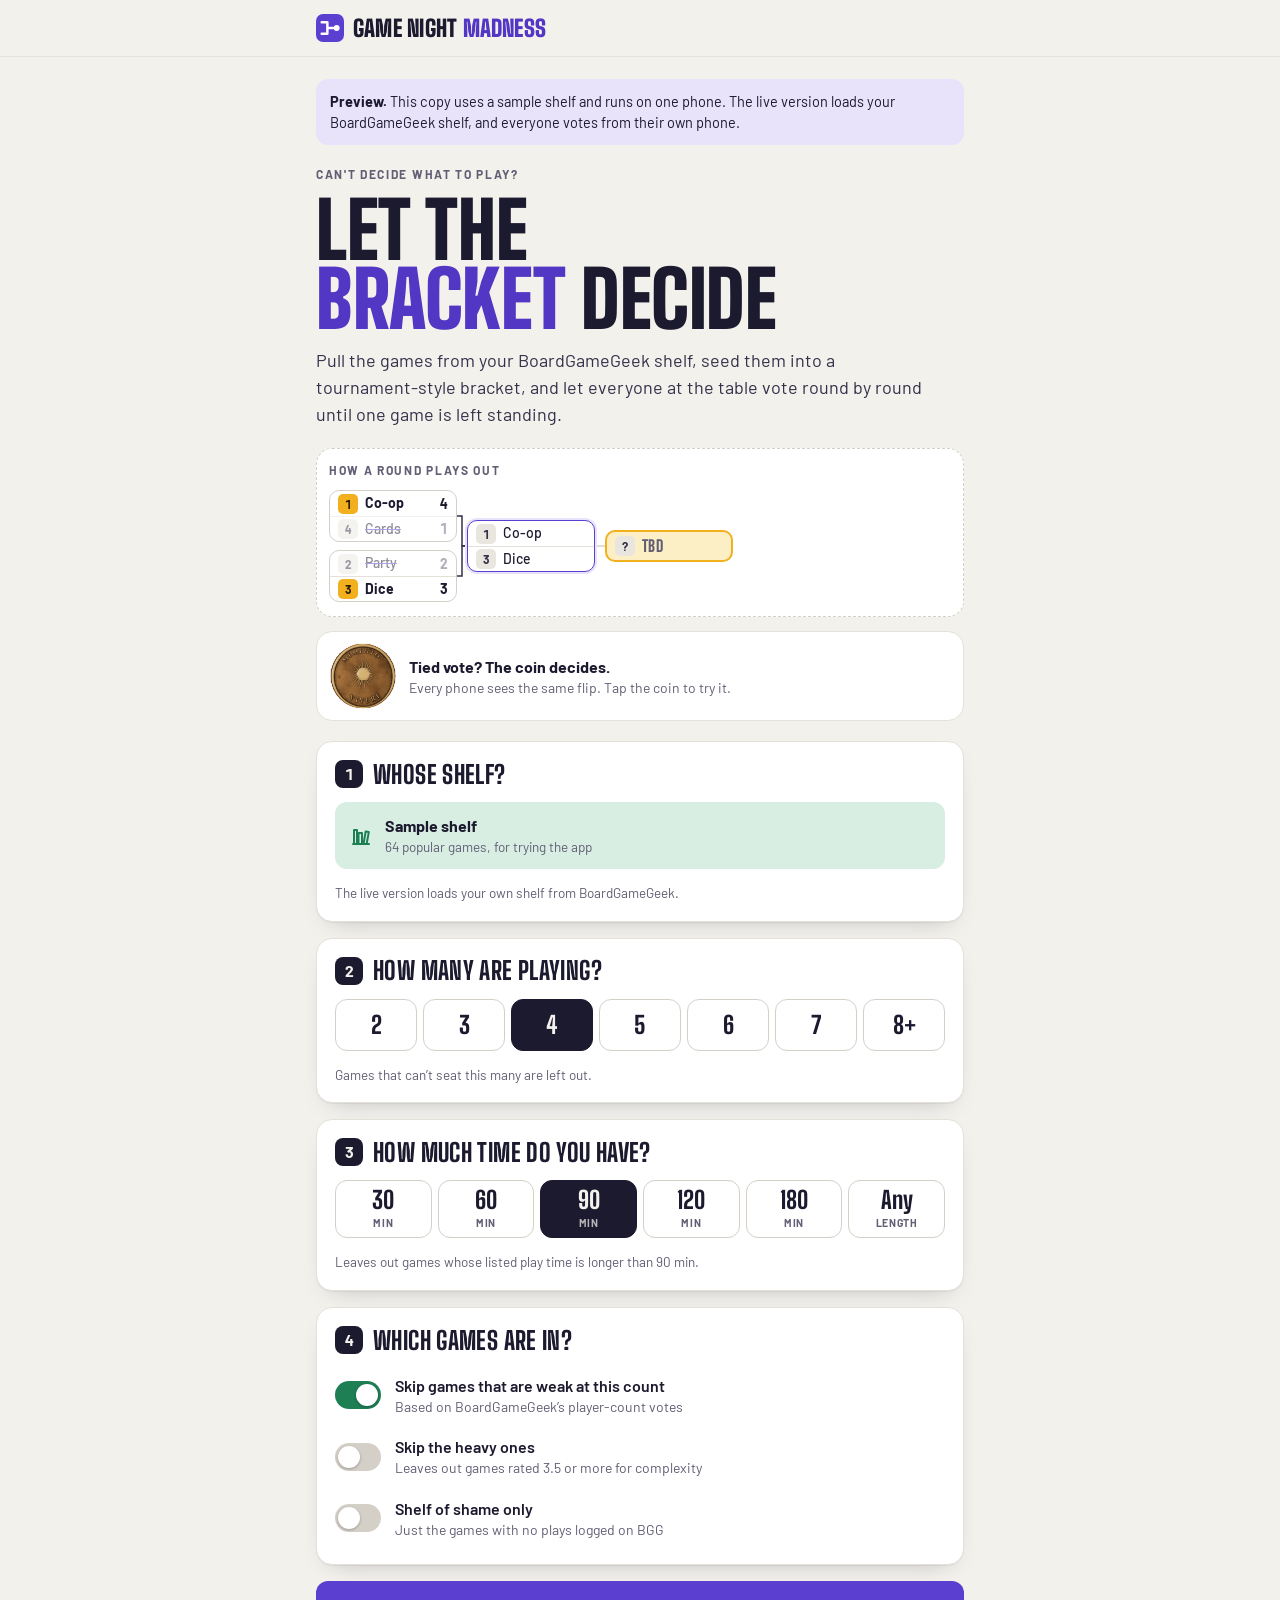
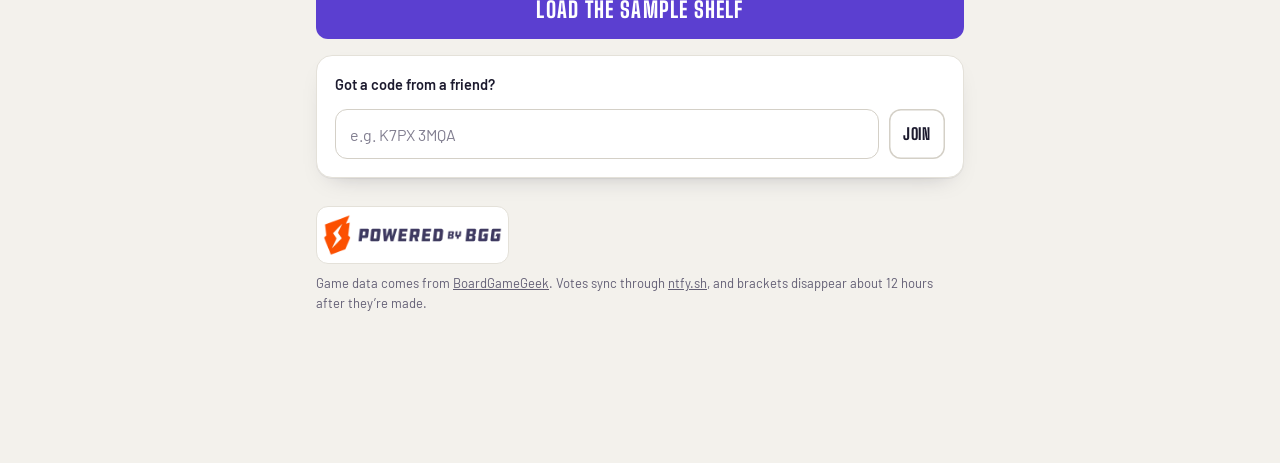
==== commit 29ecdf07: "Add BGG's official Powered by BGG logo BGG requires the logo on public apps. The official file, uned" ====
--- a/preview.html
+++ b/preview.html
@@ -18,6 +18,7 @@
   --accent:#5B3FD0;--accent-press:#4A30B5;--accent-ink:#FFFFFF;--accent-soft:#E8E2FB;--accent-text:#5236C4;
   --gold:#F2B01E;--gold-ink:#2A1E00;--gold-soft:#FCEFC6;
   --ok:#1E7F55;--ok-soft:#D8EEE2;
+  --logo-ground:#FFFFFF; /* BGG's logo has navy text on a clear background, so it always sits on white */
   --shadow:0 1px 0 rgba(28,26,46,.05),0 10px 24px -16px rgba(28,26,46,.35);
   --display:"Big Shoulders Display","Oswald","Arial Narrow",Impact,sans-serif;
   --body:"Barlow","Helvetica Neue",Arial,system-ui,sans-serif;
@@ -377,9 +378,12 @@
 .foot{margin-top:28px;display:flex;flex-direction:column;gap:10px;align-items:flex-start}
 .foot p{margin:0}
 .bgg-badge{display:inline-flex;align-items:center;gap:8px;text-decoration:none;color:var(--ink-2);font:700 13px/1 var(--body);letter-spacing:.04em;padding:8px 12px;border-radius:999px;border:1.5px solid var(--line);background:var(--card)}
-.bgg-badge img{height:28px;width:auto;display:block}
+/* BGG asks for the logo "sized so that the text remains easily legible": at 56px tall its lettering is about 13px high.
+   The file's own transparent margins give it clear space inside the white badge. */
+.bgg-badge img{height:56px;width:auto;max-width:100%;display:block}
 .bgg-badge img+span{display:none}
-.bgg-badge:has(img){padding:4px 8px;border:0;background:transparent}
+.bgg-badge:has(img){padding:0;border:1px solid var(--line-2);border-radius:12px;background:var(--logo-ground);overflow:hidden}
+.bgg-badge:has(img):hover{border-color:var(--line)}
 </style>
 <style id="coin-art">:root{--coin-h:url("[data-uri]");--coin-t:url("[data-uri]")}</style>
 <style>
@@ -648,7 +652,7 @@
   </section>
 
   <footer class="foot">
-    <a class="bgg-badge" href="https://boardgamegeek.com" target="_blank" rel="noopener"><img src="powered-by-bgg.png" alt="Powered by BGG"><span>Powered by BGG</span></a>
+    <a class="bgg-badge" href="https://boardgamegeek.com" target="_blank" rel="noopener"><img src="powered-by-bgg.png" alt="Powered by BGG" width="900" height="264"><span>Powered by BGG</span></a>
     <p>Game data comes from <a href="https://boardgamegeek.com" target="_blank" rel="noopener">BoardGameGeek</a>. Votes sync through <a href="https://ntfy.sh" target="_blank" rel="noopener">ntfy.sh</a>, and brackets disappear about 12 hours after they’re made.<span id="foot-an"> We count anonymous usage to improve the app, never names or usernames.</span></p>
   </footer>
 </main>
@@ -682,9 +686,9 @@
    SETTINGS: the lines to edit when going live
    ========================================================= */
 const CFG = Object.assign({
-  /* Address of the BGG helper (the Cloudflare Worker in bgg-helper/worker.js), e.g.
-     'https://gnm-bgg.your-name.workers.dev'. While it's empty, the app offers the sample shelf only. */
-  bggProxy: '',
+  /* Address of the BGG helper (the Cloudflare Worker in bgg-helper/worker.js). While it's empty,
+     or while the helper has no BGG token, the app offers the sample shelf only. */
+  bggProxy: 'https://gnm-bgg.levi-joseph-andrew-wilson.workers.dev',
   /* PostHog public project key (starts with phc_). Empty turns usage analytics off. */
   posthogKey: '',
   /* Message relay for live voting between phones. */
@@ -1518,18 +1522,36 @@
    SETUP (host step 1)
    ========================================================= */
 const BGG_READY = !!CFG.bggProxy && !PREVIEW;
+/* Whether the helper has its BGG token: 'unknown' until its status page answers, then 'set' or 'missing'.
+   Until the token is set the app offers the sample shelf only, so the site can be live before BGG
+   approves the app, and it switches to BGG shelves by itself once the token is added. */
+const HELPER = {token: BGG_READY ? 'unknown' : 'missing', checked: false};
+const bggOn = () => BGG_READY && HELPER.token !== 'missing';
+const srcNow = () => (bggOn() ? SETUP.src : 'sample');
 const SETUP = Object.assign({src: 'bgg', user: '', n: 4, tm: 90, wk: true, hv: false, sh: false}, store.get('setup', {}));
 if (!PLAYERS.includes(SETUP.n)) SETUP.n = 4;
 if (!TIMES.includes(SETUP.tm)) SETUP.tm = 90;
-if (!BGG_READY) SETUP.src = 'sample';
 function saveSetup() { store.set('setup', SETUP); }
+/* The helper's status page (bgg-helper/worker.js) has a line "BGG token: set" or "BGG token: not set yet". */
+async function checkHelper() {
+  if (!BGG_READY || HELPER.checked) return;
+  HELPER.checked = true;
+  const ctl = new AbortController(), to = setTimeout(() => ctl.abort(), 8000);
+  try {
+    const r = await fetch(CFG.bggProxy.replace(/\/+$/, '') + '/', {cache: 'no-store', signal: ctl.signal});
+    const m = /BGG token: (set|not set)/.exec(await r.text());
+    if (m) HELPER.token = m[1] === 'set' ? 'set' : 'missing';
+  } catch (e) { /* unreachable: keep BGG on, and loading a shelf explains any problem */ }
+  clearTimeout(to);
+  renderSrc();
+}
 function renderSrc() {
-  const sample = SETUP.src === 'sample';
+  const sample = srcNow() === 'sample';
   $('#shelf-bgg').hidden = sample; $('#shelf-sample').hidden = !sample;
   $('#sample-sub').textContent = SAMPLE_ROWS.length + ' popular games, for trying the app';
-  $('#btn-src').hidden = !BGG_READY;
+  $('#btn-src').hidden = !bggOn();
   $('#btn-src').textContent = sample ? 'Use a BoardGameGeek shelf instead' : 'No BGG account? Try a sample shelf';
-  $('#shelf-note').hidden = BGG_READY;
+  $('#shelf-note').hidden = bggOn();
   $('#shelf-note').textContent = PREVIEW ? 'The live version loads your own shelf from BoardGameGeek.' : 'Loading your own BoardGameGeek shelf switches on once the BGG connection is set up.';
   $('#btn-find').textContent = sample ? 'Load the sample shelf' : 'Load the shelf';
 }
@@ -1537,7 +1559,7 @@
   $('#bgg-user').value = SETUP.user || '';
   $('#bgg-user').oninput = () => { SETUP.user = $('#bgg-user').value.trim(); saveSetup(); };
   $('#bgg-user').onkeydown = e => { if (e.key === 'Enter') { e.preventDefault(); findGames(); } };
-  $('#btn-src').onclick = () => { SETUP.src = SETUP.src === 'sample' ? 'bgg' : 'sample'; saveSetup(); renderSrc(); $('#find-err').hidden = true; if (SETUP.src === 'bgg') $('#bgg-user').focus(); };
+  $('#btn-src').onclick = () => { SETUP.src = srcNow() === 'sample' ? 'bgg' : 'sample'; saveSetup(); renderSrc(); $('#find-err').hidden = true; if (srcNow() === 'bgg') $('#bgg-user').focus(); };
   renderSrc();
   $('#players').innerHTML = PLAYERS.map(n => '<button type="button" data-n="' + n + '" aria-pressed="' + (n === SETUP.n) + '" aria-label="' + (n >= 8 ? '8 or more' : n) + ' players"><b>' + nText(n) + '</b></button>').join('');
   $('#players').onclick = e => { const b = e.target.closest('button'); if (!b) return; SETUP.n = +b.dataset.n; saveSetup(); $$('#players button').forEach(x => x.setAttribute('aria-pressed', String(x === b))); };
@@ -1562,7 +1584,7 @@
   const cw = Math.max(80, Math.min(128, Math.floor((avail - 20) / 3)));
   el.innerHTML = bracketHTML(SETUP.hero, {cw, gx: 10, mh: 52, pitch: 60, labels: false});
 }
-function showSetup() { show('setup'); $('#codechip').hidden = true; renderRecent(); drawHero(); }
+function showSetup() { show('setup'); $('#codechip').hidden = true; renderRecent(); drawHero(); checkHelper(); }
 function findErr(html, act) {
   const box = $('#find-err'); box.hidden = false;
   box.innerHTML = '<p>' + html + '</p>' + (act ? '<div class="row"><button type="button" class="btn ghost sm" data-fe="' + act + '">' + (act === 'sample' ? 'Try the sample shelf' : 'Try again') + '</button></div>' : '');
@@ -1573,7 +1595,7 @@
 async function findGames() {
   const btn = $('#btn-find'); if (btn.disabled) return;
   $('#find-err').hidden = true;
-  const sample = SETUP.src === 'sample';
+  const sample = srcNow() === 'sample';
   let user = '';
   if (!sample) {
     user = $('#bgg-user').value.trim();
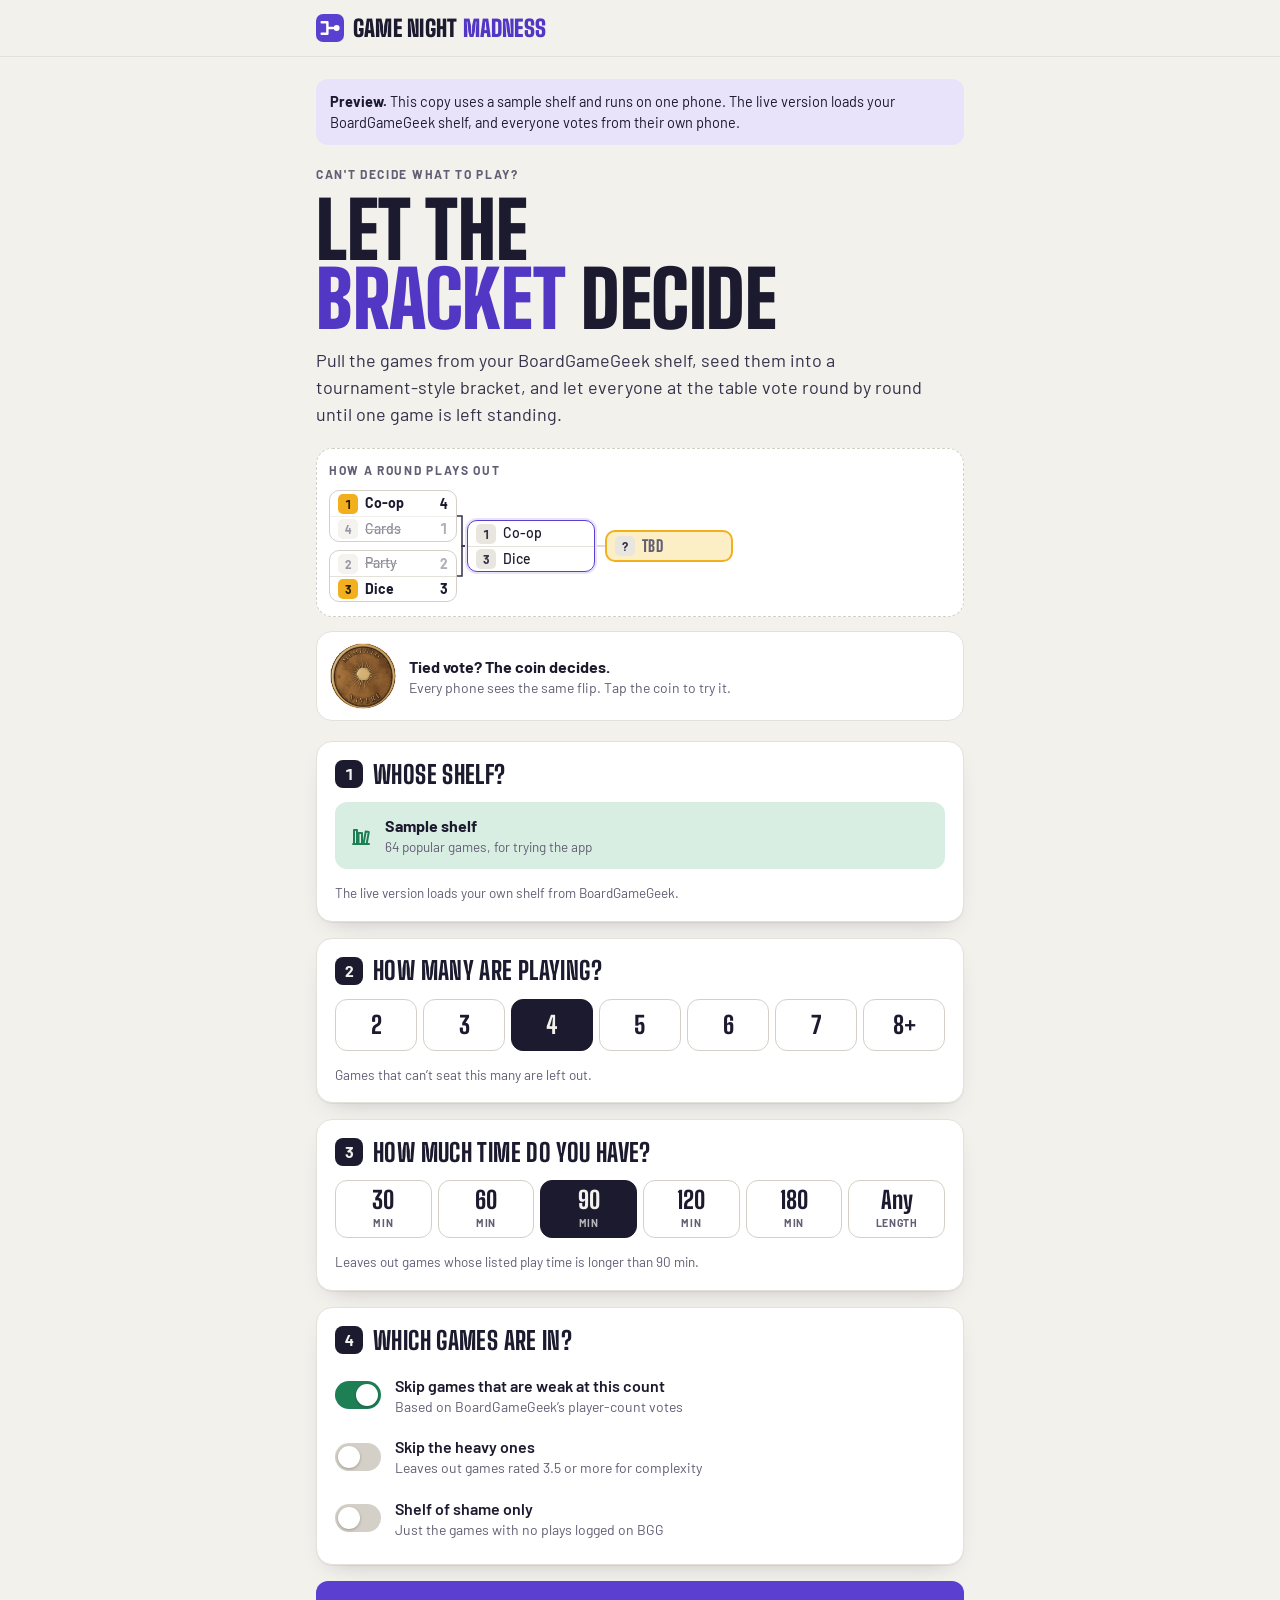
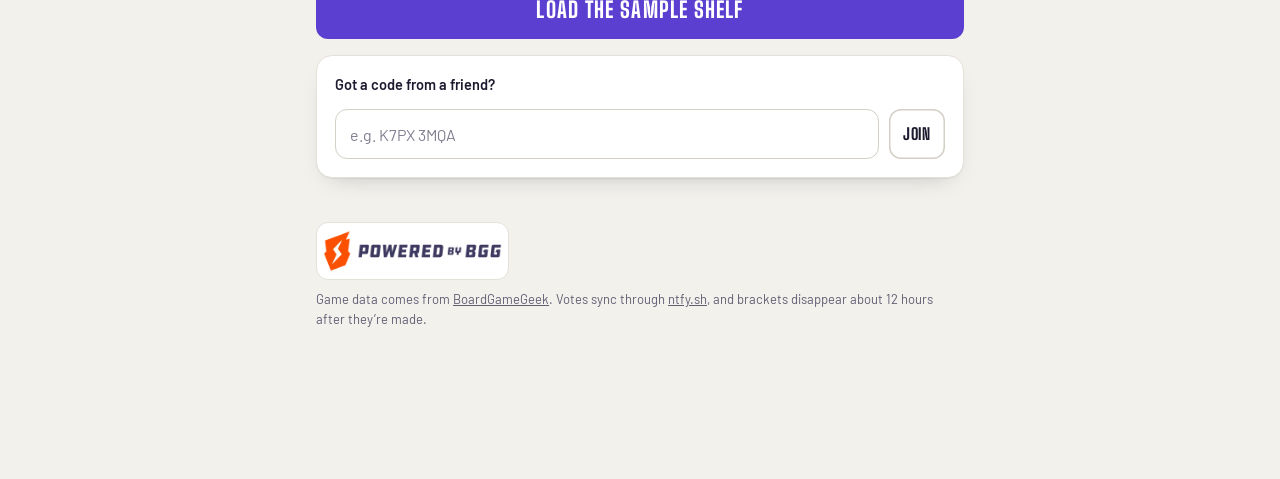
==== commit 7208be7d: "Let people install the app on their phones - manifest.webmanifest and app icons (Android, maskable, " ====
--- a/preview.html
+++ b/preview.html
@@ -9,6 +9,12 @@
 <meta property="og:title" content="Game Night Madness">
 <meta property="og:description" content="Vote on what we play tonight, bracket style.">
 <link rel="icon" href="data:image/svg+xml,%3Csvg xmlns='http://www.w3.org/2000/svg' viewBox='0 0 32 32'%3E%3Crect width='32' height='32' rx='8' fill='%235B3FD0'/%3E%3Cpath d='M6.5 9.5h6.5v13H6.5M13 16h6.5' fill='none' stroke='white' stroke-width='2.8' stroke-linecap='round' stroke-linejoin='round'/%3E%3Ccircle cx='23.6' cy='16' r='3.4' fill='white'/%3E%3C/svg%3E">
+<link rel="manifest" href="manifest.webmanifest">
+<link rel="apple-touch-icon" href="icons/apple-touch-icon.png">
+<meta name="apple-mobile-web-app-title" content="Game Night">
+<meta name="mobile-web-app-capable" content="yes">
+<meta name="apple-mobile-web-app-capable" content="yes">
+<meta name="apple-mobile-web-app-status-bar-style" content="default">
 <link rel="preconnect" href="https://fonts.googleapis.com">
 <link rel="preconnect" href="https://fonts.gstatic.com" crossorigin>
 <link rel="stylesheet" href="https://fonts.googleapis.com/css2?family=Barlow:wght@400;500;600;700&family=Big+Shoulders+Display:wght@700;800;900&display=swap">
@@ -384,6 +390,14 @@
 .bgg-badge img+span{display:none}
 .bgg-badge:has(img){padding:0;border:1px solid var(--line-2);border-radius:12px;background:var(--logo-ground);overflow:hidden}
 .bgg-badge:has(img):hover{border-color:var(--line)}
+
+/* install card (add to home screen) */
+.install-row{display:flex;align-items:center;gap:14px}
+.install-row>div{min-width:0}
+.install-row p{margin:4px 0 0}
+.install-ic{width:48px;height:48px;border-radius:12px;flex:none;display:block}
+.install-acts{align-items:center;gap:8px 18px}
+.install-acts .linkbtn{align-self:center}
 </style>
 <style id="coin-art">:root{--coin-h:url("[data-uri]");--coin-t:url("[data-uri]")}</style>
 <style>
@@ -511,6 +525,8 @@
         <button type="submit" class="btn ghost sm">Join</button>
       </div>
     </form>
+
+    <div class="install-slot" data-where="home"></div>
   </section>
 
   <!-- HOST: seed the bracket -->
@@ -1869,6 +1885,7 @@
     const box = $('#vote-main');
     box.innerHTML = !st.started ? lobbyHTML(S, st, isHost) : !st.done ? votingHTML(S, st, isHost) : doneHTML(S, st, isHost);
     const lq = $('#lobby-qr'); if (lq) lq.innerHTML = R.qr || (R.qr = qrSVG(shareUrl('qr')));
+    if ($('.install-slot', box)) renderInstall();
     if (st.done && st.def.kind === 'game') {
       const fk = R.code + '.' + S.current;
       if (!R.fired[fk]) { R.fired[fk] = 1; if (FLIP.busy || FLIP.q.length) FLIP.confetti = true; else confetti(); }
@@ -1963,6 +1980,7 @@
     '<div class="champ-acts"><a class="btn" href="' + esc(howToURL(c.n)) + '" target="_blank" rel="noopener" data-wa="how_to_play">How to play</a>' +
     (c.i ? '<a class="btn ghost" href="' + esc(bggURL(c.i)) + '" target="_blank" rel="noopener" data-wa="bgg">On BoardGameGeek</a>' : '') + '</div></div>';
   h += '<a class="btn ghost big" href="./" data-ev="' + (isHost ? 'new_bracket' : 'start_own') + '" data-from="champion">' + (isHost ? 'Start a new bracket' : 'Start your own bracket') + '</a>';
+  h += '<div class="install-slot" data-where="winner"></div>';
   return h;
 }
 
@@ -2233,10 +2251,83 @@
   })();
 }
 
+/* =========================================================
+   INSTALL (add to home screen)
+   ========================================================= */
+/* Chrome and most Android browsers hand the page an install prompt (beforeinstallprompt) once the site
+   qualifies: manifest.webmanifest, the icons, and the service worker in sw.js. iPhones have no prompt,
+   so they get a short "Share, then Add to Home Screen" tip instead. The card sits on the home screen
+   and under the winner, and stays away once the app is installed or someone taps "Not now". */
+const INSTALL = {prompt: null, shown: {}};
+const isStandalone = () => { try { return matchMedia('(display-mode: standalone)').matches || navigator.standalone === true; } catch (e) { return false; } };
+const isIOS = () => /iPad|iPhone|iPod/.test(navigator.userAgent) || (navigator.platform === 'MacIntel' && navigator.maxTouchPoints > 1);
+const isAndroid = () => /Android/i.test(navigator.userAgent);
+function installMode() {
+  if (PREVIEW || isStandalone()) return '';
+  const until = store.get('install.hide', 0);
+  if (until && Date.now() < until) return '';
+  if (INSTALL.prompt) return 'prompt';
+  if (isIOS()) return 'ios';
+  if (isAndroid()) return 'android';
+  return '';
+}
+function installCardHTML(mode) {
+  const otherIOSBrowser = /CriOS|FxiOS|EdgiOS/.test(navigator.userAgent);
+  const text = mode === 'prompt' ? 'Add it to your home screen. It opens full screen, like any other app, with no app store needed.'
+    : mode === 'ios' ? (otherIOSBrowser ? 'Tap Share in your browser, then Add to Home Screen.' : 'In Safari, tap Share (under ••• on newer iPhones), then Add to Home Screen.')
+    : 'Open your browser’s menu (⋮), then tap Add to Home screen or Install app.';
+  return '<section class="panel install"><div class="install-row"><img class="install-ic" src="icons/icon-192.png" alt="" width="48" height="48"><div><h3>Keep Game Night Madness on your phone</h3><p class="fine">' + esc(text) + '</p></div></div>' +
+    '<div class="row install-acts">' + (mode === 'prompt' ? '<button type="button" class="btn sm" data-install="go">Install the app</button>' : '') + '<button type="button" class="linkbtn" data-install="later">Not now</button></div></section>';
+}
+function renderInstall() {
+  const mode = installMode();
+  $$('.install-slot').forEach(slot => {
+    if (slot.dataset.mode === mode) return;
+    slot.dataset.mode = mode;
+    slot.innerHTML = mode ? installCardHTML(mode) : '';
+    const where = slot.dataset.where || '';
+    if (mode && !INSTALL.shown[where + '.' + mode]) { INSTALL.shown[where + '.' + mode] = 1; track('install_card_shown', {where, mode}); }
+  });
+}
+function initInstall() {
+  if (PREVIEW) return;
+  if ('serviceWorker' in navigator && (location.protocol === 'https:' || location.hostname === 'localhost')) {
+    navigator.serviceWorker.register('sw.js').catch(() => {});
+  }
+  window.addEventListener('beforeinstallprompt', e => { e.preventDefault(); INSTALL.prompt = e; renderInstall(); });
+  window.addEventListener('appinstalled', () => {
+    INSTALL.prompt = null; store.set('install.hide', Date.now() + 3650 * 864e5); renderInstall();
+    track('app_installed', {});
+    toast('Installed. Find Game Night Madness on your home screen.', 4000);
+  });
+  document.addEventListener('click', async e => {
+    const b = e.target.closest && e.target.closest('[data-install]'); if (!b) return;
+    const slot = b.closest('.install-slot'), where = slot ? slot.dataset.where : '', mode = slot ? slot.dataset.mode : '';
+    if (b.dataset.install === 'later') {
+      store.set('install.hide', Date.now() + 30 * 864e5);
+      track('install_card_dismissed', {where, mode});
+      renderInstall();
+      return;
+    }
+    const p = INSTALL.prompt; if (!p) return;
+    INSTALL.prompt = null; // each prompt can be shown only once
+    track('install_clicked', {where});
+    try {
+      await p.prompt();
+      const choice = await p.userChoice;
+      const outcome = choice && choice.outcome;
+      track('install_choice', {where, outcome: outcome || null});
+      if (outcome === 'dismissed') store.set('install.hide', Date.now() + 30 * 864e5);
+    } catch (x) {}
+    renderInstall();
+  });
+  renderInstall();
+}
+
 /* ---------- boot ---------- */
 function route() {
   const code = (new URLSearchParams(location.search).get('b') || '').toLowerCase().replace(/[^a-z0-9]/g, '');
-  track('app_opened', {entry: code ? 'bracket_link' : 'home', via: VIA || 'direct', first_visit: FIRST_VISIT, standalone: !!(window.matchMedia && matchMedia('(display-mode: standalone)').matches)});
+  track('app_opened', {entry: code ? 'bracket_link' : 'home', via: VIA || 'direct', first_visit: FIRST_VISIT, standalone: isStandalone()});
   if (code.length >= 6 && code.length <= 16) openRoom(code);
   else showSetup();
 }
@@ -2247,7 +2338,7 @@
 $$('.bgg-badge img').forEach(i => { if (i.complete && !i.naturalWidth) i.remove(); });
 loadAnalytics();
 initCoin();
-initSetup(); initBuild(); initJoin(); initRoom();
+initSetup(); initBuild(); initJoin(); initRoom(); initInstall();
 document.addEventListener('click', e => {
   const t = e.target.closest && e.target.closest('[data-wa],[data-ev]'); if (!t) return;
   const org = !!(R.S && R.S.host === me.id);
